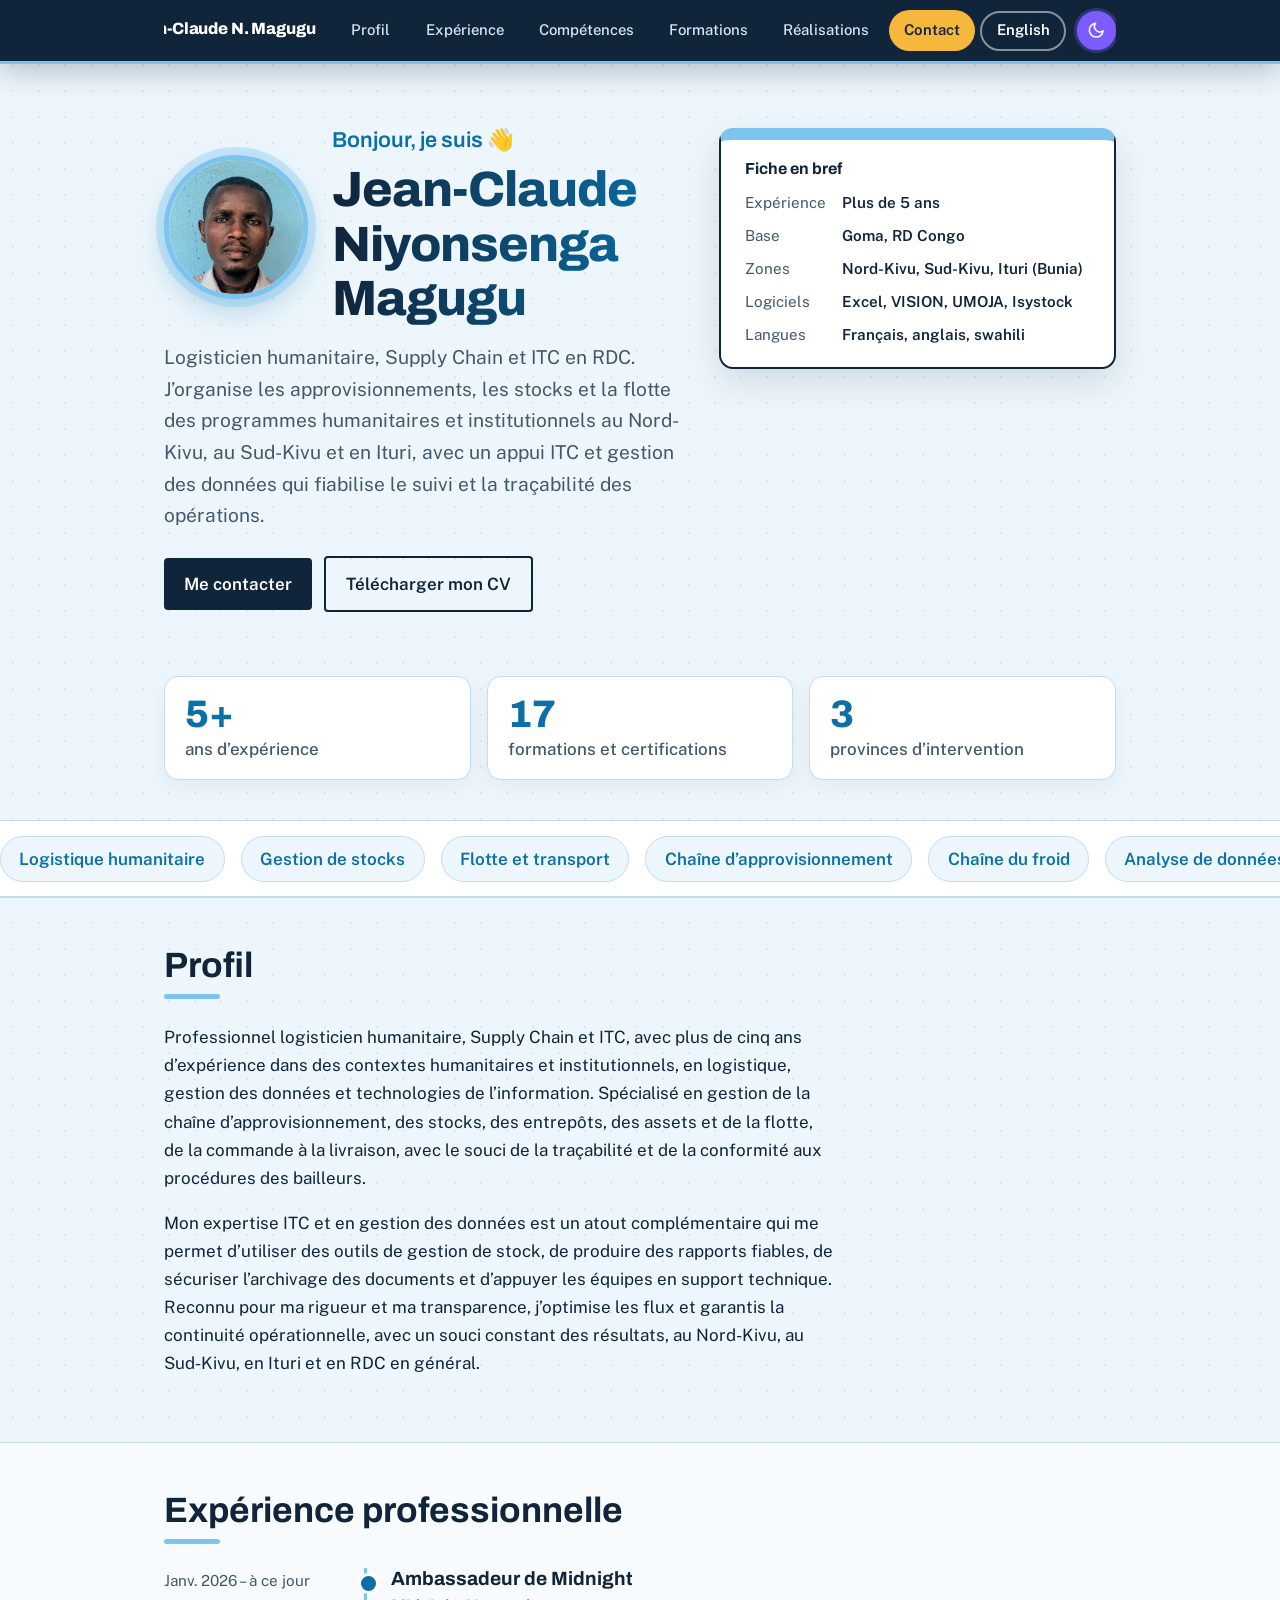
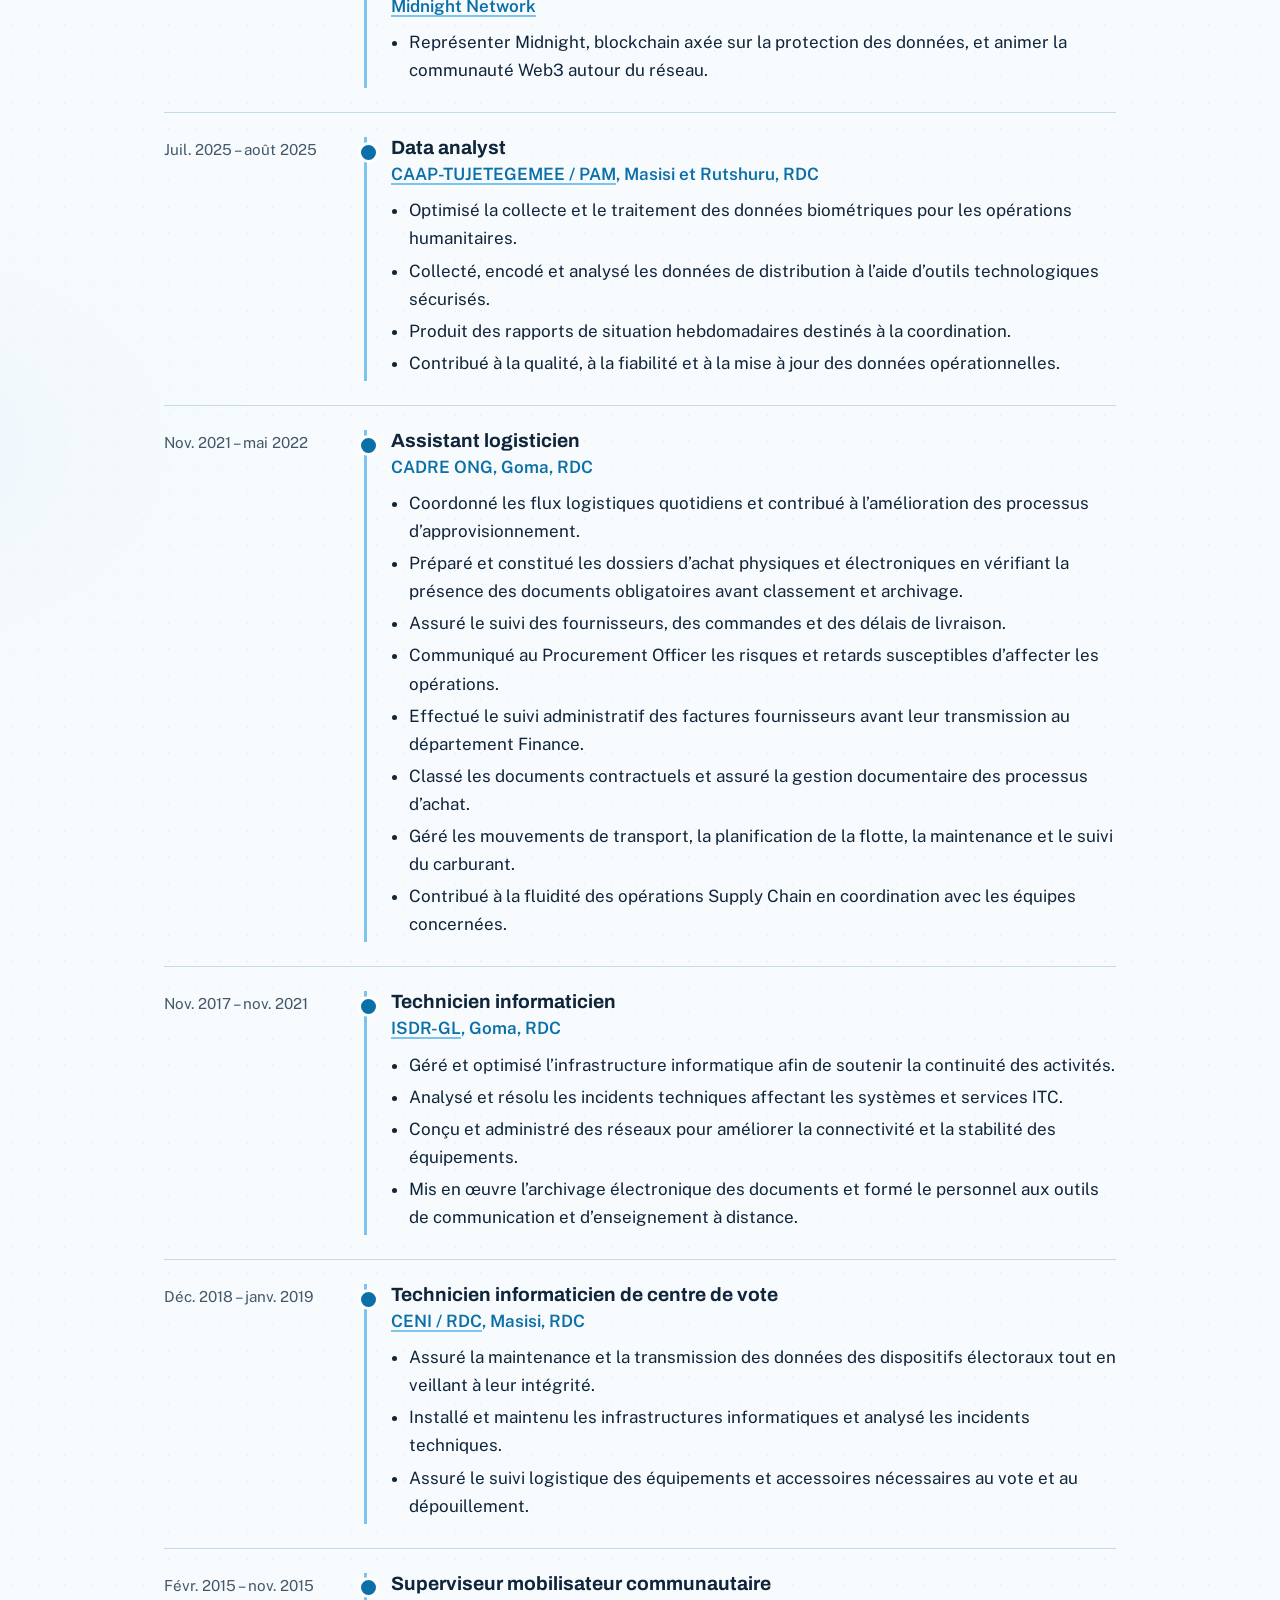
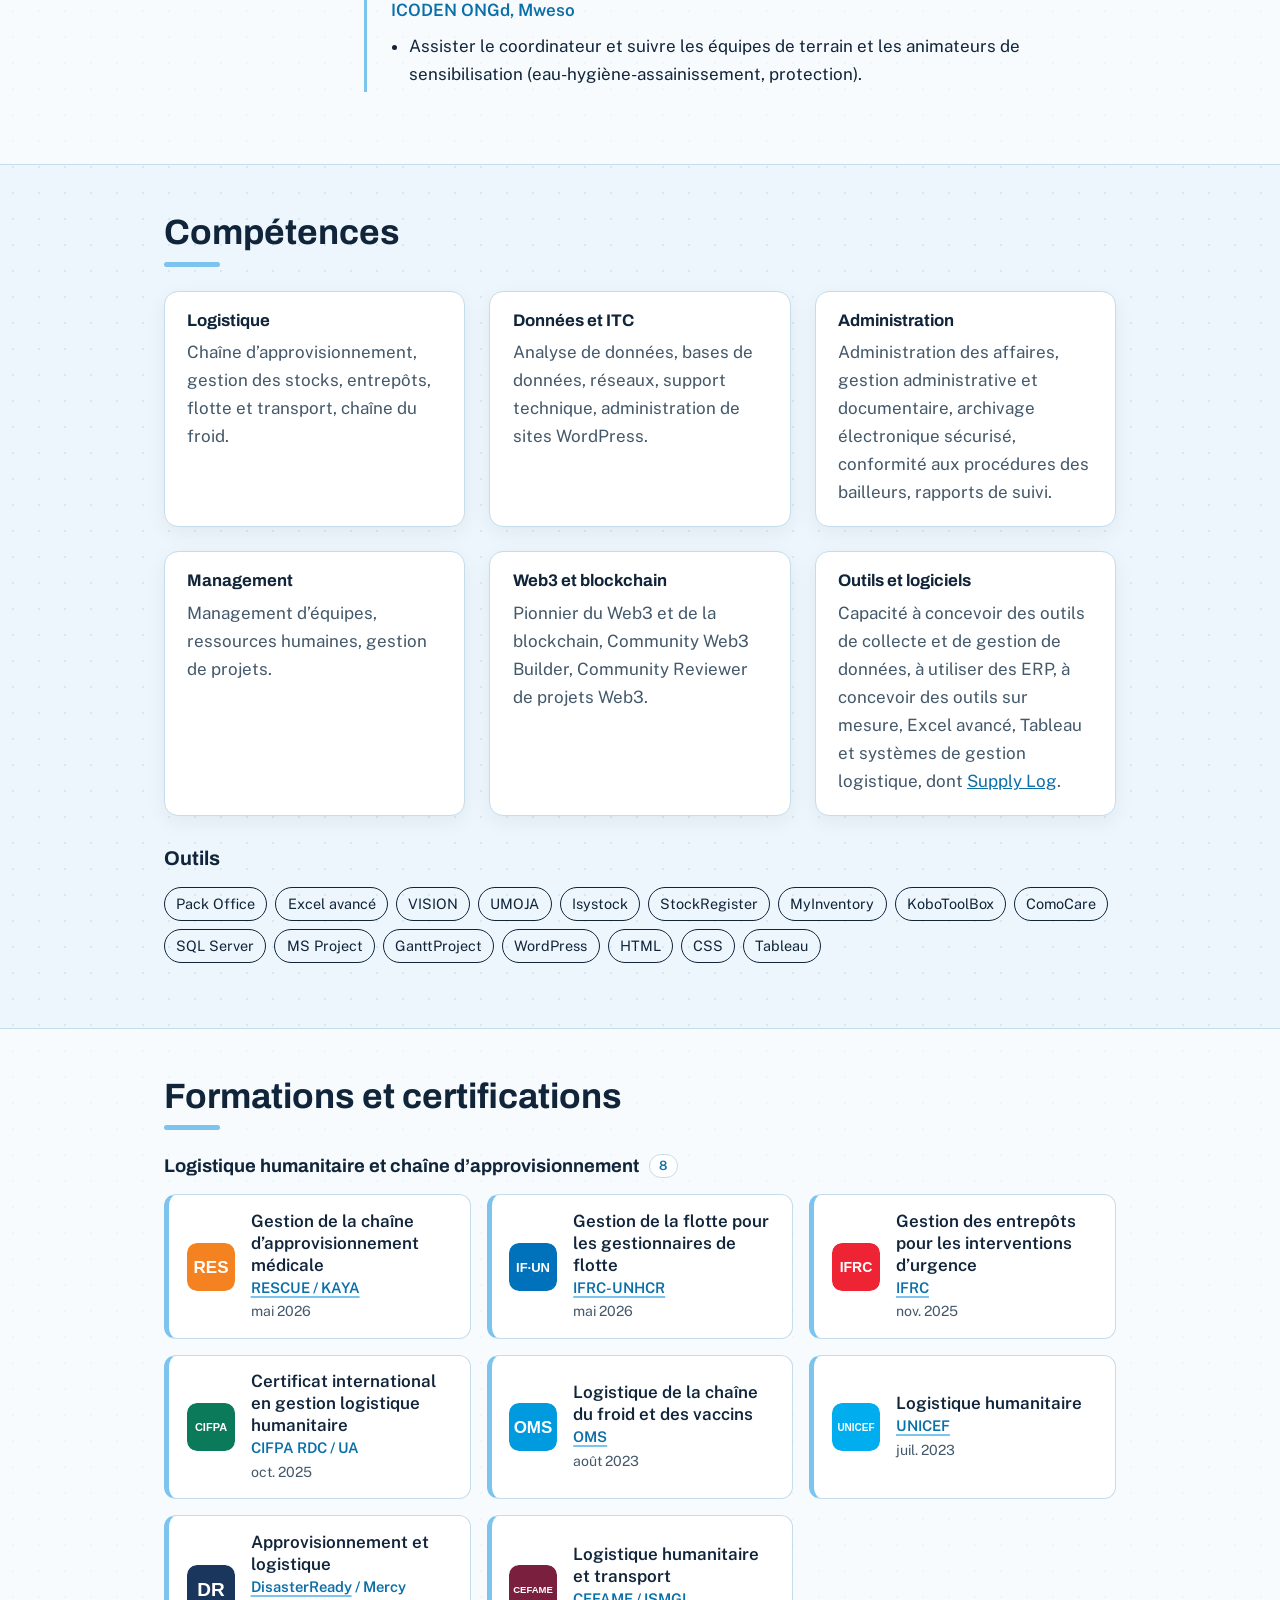
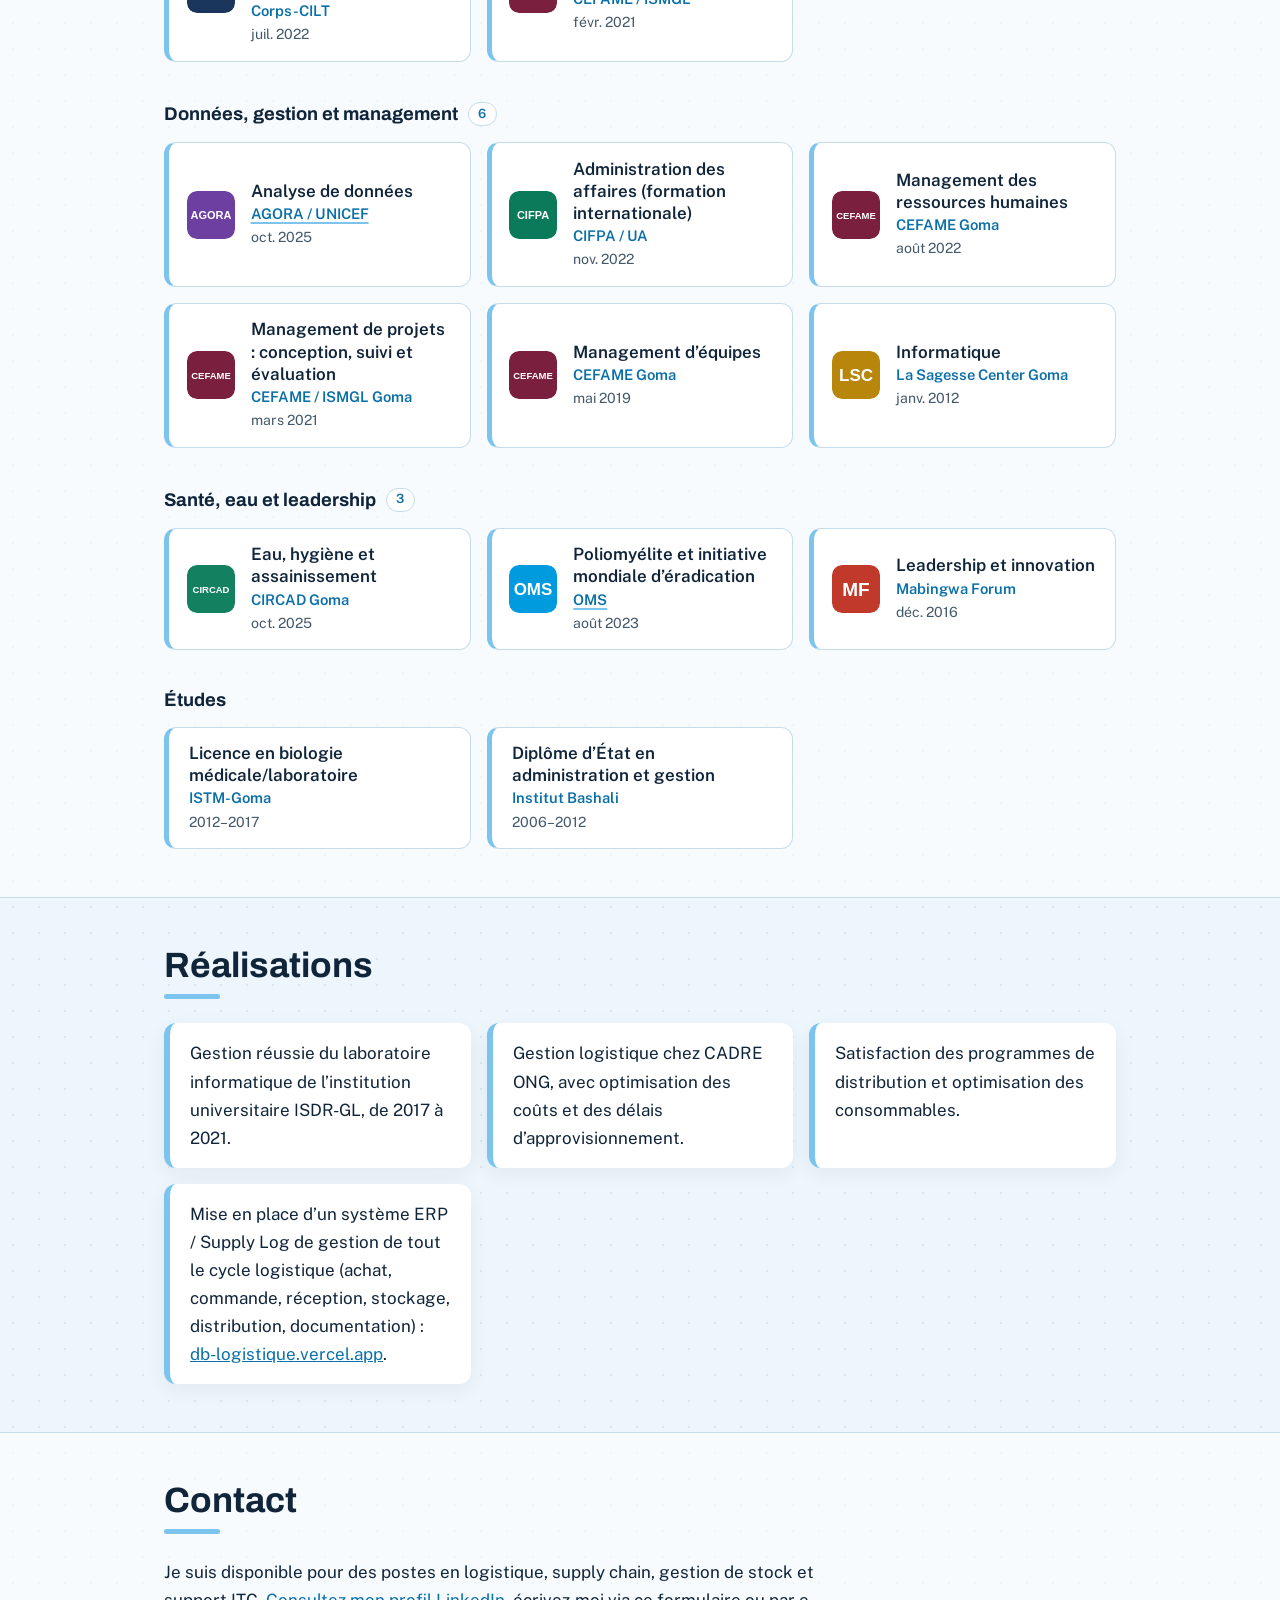
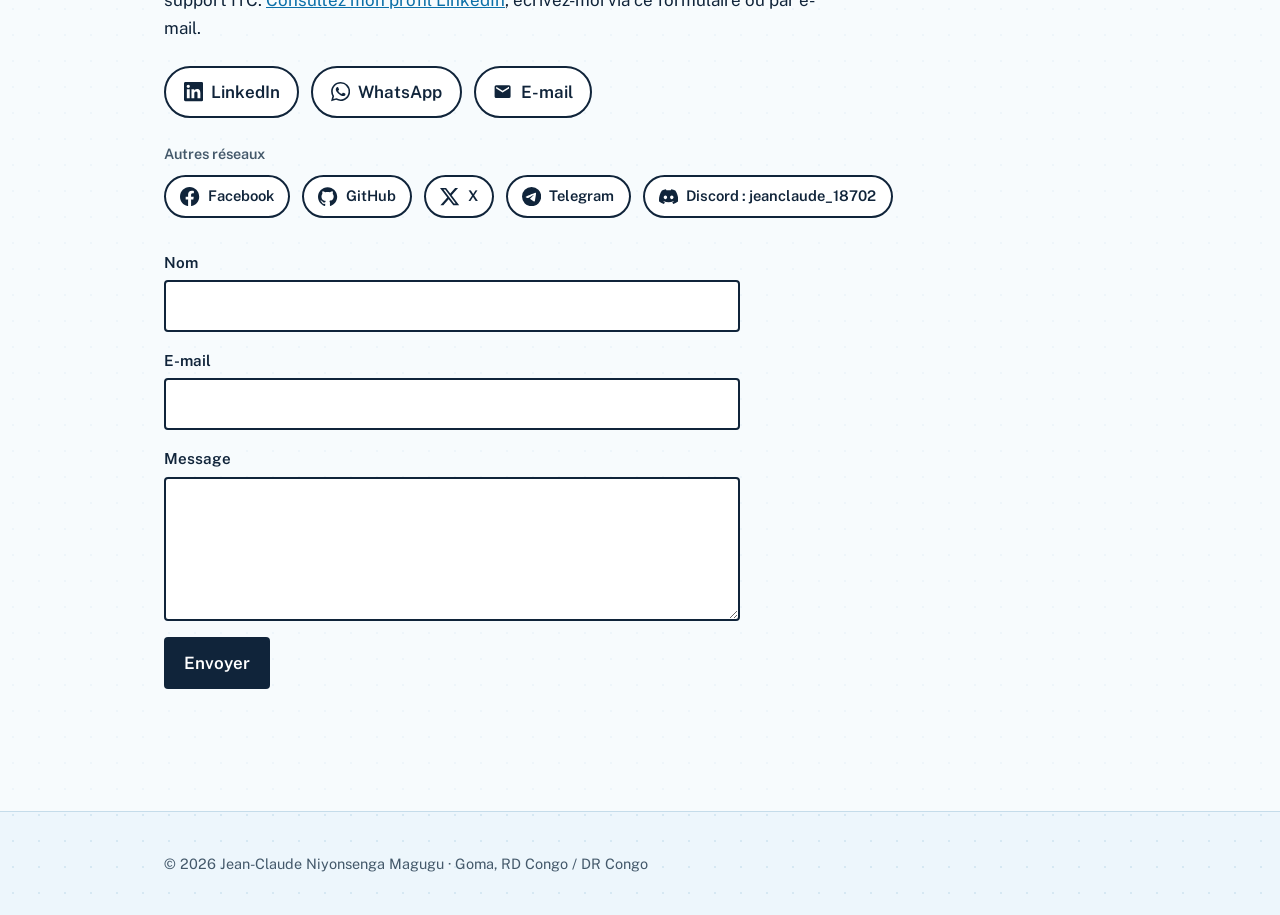
==== index.html @ 21f008b7 "Add files via upload" ====
<!DOCTYPE html>
<html lang="fr">
<head>
<meta charset="utf-8">
<meta name="viewport" content="width=device-width, initial-scale=1">
<title>Jean-Claude Niyonsenga Magugu · Logisticien & ITC, Goma</title>
<meta name="description" content="Logisticien et spécialiste ITC à Goma (RDC). Plus de 5 ans en approvisionnements, stocks, flotte et données dans le secteur humanitaire.">
<link rel="preconnect" href="https://fonts.googleapis.com">
<link rel="preconnect" href="https://fonts.gstatic.com" crossorigin>
<link href="https://fonts.googleapis.com/css2?family=Archivo:wght@500;700;800&family=Public+Sans:wght@400;500;600&display=swap" rel="stylesheet">
<link rel="stylesheet" href="styles.css">
<script>(function(){var r=document.documentElement,l,t;try{var q=new URLSearchParams(location.search).get("lang");l=(q==="en"||q==="fr")?q:localStorage.getItem("lang");t=localStorage.getItem("theme")}catch(e){}
if(l!=="en")l="fr";r.dataset.lang=l;r.lang=l;
if(!t)t=matchMedia("(prefers-color-scheme: dark)").matches?"dark":"light";r.dataset.theme=t})();</script>

</head>
<body>
<div data-l="fr">
<header class="top"><div class="wrap"><nav aria-label="Navigation principale"><a class="brand" href="#" aria-label="Haut de page"><span class="mono" aria-hidden="true">JC</span><span class="bname">Jean-Claude N. Magugu</span></a><a href="#profil">Profil</a><a href="#experience">Expérience</a><a href="#competences">Compétences</a><a href="#formations">Formations</a><a href="#realisations">Réalisations</a><a href="#contact">Contact</a><a class="lang" href="?lang=en" data-setlang="en" hreflang="en" lang="en">English</a><button class="theme" type="button" aria-pressed="false" aria-label="Mode sombre" title="Mode sombre / clair"><svg class="moon" viewBox="0 0 24 24" aria-hidden="true"><path d="M21 12.8A9 9 0 1111.2 3a7 7 0 009.8 9.8z"/></svg><svg class="sun" viewBox="0 0 24 24" aria-hidden="true"><circle cx="12" cy="12" r="4.5"/><path d="M12 2v2.5M12 19.5V22M4.2 4.2l1.8 1.8M18 18l1.8 1.8M2 12h2.5M19.5 12H22M4.2 19.8L6 18M18 6l1.8-1.8"/></svg></button></nav></div></header>
<main>
<div class="wrap hero"><div><div class="idrow"><img class="photo" src="photo.jpg" alt="Portrait de Jean-Claude Niyonsenga Magugu" width="144" height="144"><div><p class="hello">Bonjour, je suis <span aria-hidden="true">👋</span></p><h1>Jean-Claude Niyonsenga Magugu</h1></div></div><p class="role">Logisticien humanitaire, Supply Chain et ITC en RDC. J’organise les approvisionnements, les stocks et la flotte des programmes humanitaires et institutionnels au Nord-Kivu, au Sud-Kivu et en Ituri, avec un appui ITC et gestion des données qui fiabilise le suivi et la traçabilité des opérations.</p><a class="btn" href="#contact">Me contacter</a>
<a class="btn alt" href="CV_Jean-Claude_Niyonsenga_Magugu.pdf" download>Télécharger mon CV</a></div>
<aside class="card" aria-labelledby="fiche"><h2 id="fiche">Fiche en bref</h2><dl><dt>Expérience</dt><dd>Plus de 5 ans</dd><dt>Base</dt><dd>Goma, RD Congo</dd><dt>Zones</dt><dd>Nord-Kivu, Sud-Kivu, Ituri (Bunia)</dd><dt>Logiciels</dt><dd>Excel, VISION, UMOJA, Isystock</dd><dt>Langues</dt><dd>Français, anglais, swahili</dd></dl></aside></div>
<div class="wrap stats"><div class="stat"><b>5+</b>ans d’expérience</div><div class="stat"><b>17</b>formations et certifications</div><div class="stat"><b>3</b>provinces d’intervention</div></div>
<div class="marquee" aria-hidden="true"><div class="track"><span class="chip">Logistique humanitaire</span><span class="chip">Gestion de stocks</span><span class="chip">Flotte et transport</span><span class="chip">Chaîne d’approvisionnement</span><span class="chip">Chaîne du froid</span><span class="chip">Analyse de données</span><span class="chip">Support ITC</span><span class="chip">Administration</span><span class="chip">Archivage électronique</span><span class="chip">Web3 et blockchain</span><span class="chip">Nord-Kivu · Sud-Kivu · Ituri</span><span class="chip">Logistique humanitaire</span><span class="chip">Gestion de stocks</span><span class="chip">Flotte et transport</span><span class="chip">Chaîne d’approvisionnement</span><span class="chip">Chaîne du froid</span><span class="chip">Analyse de données</span><span class="chip">Support ITC</span><span class="chip">Administration</span><span class="chip">Archivage électronique</span><span class="chip">Web3 et blockchain</span><span class="chip">Nord-Kivu · Sud-Kivu · Ituri</span></div></div>
<section id="profil"><div class="wrap"><h2>Profil</h2><div class="prose"><p>Professionnel logisticien humanitaire, Supply Chain et ITC, avec plus de cinq ans d’expérience dans des contextes humanitaires et institutionnels, en logistique, gestion des données et technologies de l’information. Spécialisé en gestion de la chaîne d’approvisionnement, des stocks, des entrepôts, des assets et de la flotte, de la commande à la livraison, avec le souci de la traçabilité et de la conformité aux procédures des bailleurs.</p><p>Mon expertise ITC et en gestion des données est un atout complémentaire qui me permet d’utiliser des outils de gestion de stock, de produire des rapports fiables, de sécuriser l’archivage des documents et d’appuyer les équipes en support technique. Reconnu pour ma rigueur et ma transparence, j’optimise les flux et garantis la continuité opérationnelle, avec un souci constant des résultats, au Nord-Kivu, au Sud-Kivu, en Ituri et en RDC en général.</p></div></div></section>
<section id="experience"><div class="wrap"><h2>Expérience professionnelle</h2><article class="job"><div class="when">Janv. 2026 – à ce jour</div><div><h3>Ambassadeur de Midnight</h3><p class="org"><a href="https://midnight.network/" target="_blank" rel="noopener noreferrer">Midnight Network</a></p><ul><li>Représenter Midnight, blockchain axée sur la protection des données, et animer la communauté Web3 autour du réseau.</li></ul></div></article><article class="job"><div class="when">Juil. 2025 – août 2025</div><div><h3>Data analyst</h3><p class="org"><a href="https://caap-tujitegemee.org/fr/" target="_blank" rel="noopener noreferrer">CAAP-TUJETEGEMEE / PAM</a>, Masisi et Rutshuru, RDC</p><ul><li>Optimisé la collecte et le traitement des données biométriques pour les opérations humanitaires.</li><li>Collecté, encodé et analysé les données de distribution à l’aide d’outils technologiques sécurisés.</li><li>Produit des rapports de situation hebdomadaires destinés à la coordination.</li><li>Contribué à la qualité, à la fiabilité et à la mise à jour des données opérationnelles.</li></ul></div></article><article class="job"><div class="when">Nov. 2021 – mai 2022</div><div><h3>Assistant logisticien</h3><p class="org">CADRE ONG, Goma, RDC</p><ul><li>Coordonné les flux logistiques quotidiens et contribué à l’amélioration des processus d’approvisionnement.</li><li>Préparé et constitué les dossiers d’achat physiques et électroniques en vérifiant la présence des documents obligatoires avant classement et archivage.</li><li>Assuré le suivi des fournisseurs, des commandes et des délais de livraison.</li><li>Communiqué au Procurement Officer les risques et retards susceptibles d’affecter les opérations.</li><li>Effectué le suivi administratif des factures fournisseurs avant leur transmission au département Finance.</li><li>Classé les documents contractuels et assuré la gestion documentaire des processus d’achat.</li><li>Géré les mouvements de transport, la planification de la flotte, la maintenance et le suivi du carburant.</li><li>Contribué à la fluidité des opérations Supply Chain en coordination avec les équipes concernées.</li></ul></div></article><article class="job"><div class="when">Nov. 2017 – nov. 2021</div><div><h3>Technicien informaticien</h3><p class="org"><a href="https://isdrgl.org/" target="_blank" rel="noopener noreferrer">ISDR-GL</a>, Goma, RDC</p><ul><li>Géré et optimisé l’infrastructure informatique afin de soutenir la continuité des activités.</li><li>Analysé et résolu les incidents techniques affectant les systèmes et services ITC.</li><li>Conçu et administré des réseaux pour améliorer la connectivité et la stabilité des équipements.</li><li>Mis en œuvre l’archivage électronique des documents et formé le personnel aux outils de communication et d’enseignement à distance.</li></ul></div></article><article class="job"><div class="when">Déc. 2018 – janv. 2019</div><div><h3>Technicien informaticien de centre de vote</h3><p class="org"><a href="https://www.ceni.cd/" target="_blank" rel="noopener noreferrer">CENI / RDC</a>, Masisi, RDC</p><ul><li>Assuré la maintenance et la transmission des données des dispositifs électoraux tout en veillant à leur intégrité.</li><li>Installé et maintenu les infrastructures informatiques et analysé les incidents techniques.</li><li>Assuré le suivi logistique des équipements et accessoires nécessaires au vote et au dépouillement.</li></ul></div></article><article class="job"><div class="when">Févr. 2015 – nov. 2015</div><div><h3>Superviseur mobilisateur communautaire</h3><p class="org">ICODEN ONGd, Mweso</p><ul><li>Assister le coordinateur et suivre les équipes de terrain et les animateurs de sensibilisation (eau-hygiène-assainissement, protection).</li></ul></div></article></div></section>
<section id="competences"><div class="wrap"><h2>Compétences</h2><div class="grid"><div><h3>Logistique</h3><p>Chaîne d’approvisionnement, gestion des stocks, entrepôts, flotte et transport, chaîne du froid.</p></div><div><h3>Données et ITC</h3><p>Analyse de données, bases de données, réseaux, support technique, administration de sites WordPress.</p></div><div><h3>Administration</h3><p>Administration des affaires, gestion administrative et documentaire, archivage électronique sécurisé, conformité aux procédures des bailleurs, rapports de suivi.</p></div><div><h3>Management</h3><p>Management d’équipes, ressources humaines, gestion de projets.</p></div><div><h3>Web3 et blockchain</h3><p>Pionnier du Web3 et de la blockchain, Community Web3 Builder, Community Reviewer de projets Web3.</p></div><div><h3>Outils et logiciels</h3><p>Capacité à concevoir des outils de collecte et de gestion de données, à utiliser des ERP, à concevoir des outils sur mesure, Excel avancé, Tableau et systèmes de gestion logistique, dont <a href="https://db-logistique.vercel.app/" target="_blank" rel="noopener noreferrer">Supply Log</a>.</p></div></div><h3 style="margin:2rem 0 .75rem">Outils</h3><ul class="tags"><li>Pack Office</li><li>Excel avancé</li><li>VISION</li><li>UMOJA</li><li>Isystock</li><li>StockRegister</li><li>MyInventory</li><li>KoboToolBox</li><li>ComoCare</li><li>SQL Server</li><li>MS Project</li><li>GanttProject</li><li>WordPress</li><li>HTML</li><li>CSS</li><li>Tableau</li></ul></div></section>
<section id="formations"><div class="wrap"><h2>Formations et certifications</h2>
<div class="cat"><h3>Logistique humanitaire et chaîne d’approvisionnement <span class="count">8</span></h3><ul class="certs">
<li class="cert"><img src="[data-uri]" alt="" width="48" height="48" loading="lazy"><div><b>Gestion de la chaîne d’approvisionnement médicale</b><span><a href="https://kayaconnect.org/" target="_blank" rel="noopener noreferrer">RESCUE / KAYA</a></span><time>mai 2026</time></div></li>
<li class="cert"><img src="[data-uri]" alt="" width="48" height="48" loading="lazy"><div><b>Gestion de la flotte pour les gestionnaires de flotte</b><span><a href="https://ifrc.csod.com/client/ifrc/default.aspx" target="_blank" rel="noopener noreferrer">IFRC-UNHCR</a></span><time>mai 2026</time></div></li>
<li class="cert"><img src="[data-uri]" alt="" width="48" height="48" loading="lazy"><div><b>Gestion des entrepôts pour les interventions d’urgence</b><span><a href="https://ifrc.csod.com/client/ifrc/default.aspx" target="_blank" rel="noopener noreferrer">IFRC</a></span><time>nov. 2025</time></div></li>
<li class="cert"><img src="[data-uri]" alt="" width="48" height="48" loading="lazy"><div><b>Certificat international en gestion logistique humanitaire</b><span>CIFPA RDC / UA</span><time>oct. 2025</time></div></li>
<li class="cert"><img src="[data-uri]" alt="" width="48" height="48" loading="lazy"><div><b>Logistique de la chaîne du froid et des vaccins</b><span><a href="https://openwho.org/" target="_blank" rel="noopener noreferrer">OMS</a></span><time>août 2023</time></div></li>
<li class="cert"><img src="[data-uri]" alt="" width="48" height="48" loading="lazy"><div><b>Logistique humanitaire</b><span><a href="https://agora.unicef.org/?lang=fr_wp" target="_blank" rel="noopener noreferrer">UNICEF</a></span><time>juil. 2023</time></div></li>
<li class="cert"><img src="[data-uri]" alt="" width="48" height="48" loading="lazy"><div><b>Approvisionnement et logistique</b><span><a href="https://www.linkedin.com/company/disasterready/" target="_blank" rel="noopener noreferrer">DisasterReady</a> / Mercy Corps-CILT</span><time>juil. 2022</time></div></li>
<li class="cert"><img src="[data-uri]" alt="" width="48" height="48" loading="lazy"><div><b>Logistique humanitaire et transport</b><span>CEFAME / ISMGL</span><time>févr. 2021</time></div></li>
</ul></div>
<div class="cat"><h3>Données, gestion et management <span class="count">6</span></h3><ul class="certs">
<li class="cert"><img src="[data-uri]" alt="" width="48" height="48" loading="lazy"><div><b>Analyse de données</b><span><a href="https://agora.unicef.org/?lang=fr_wp" target="_blank" rel="noopener noreferrer">AGORA / UNICEF</a></span><time>oct. 2025</time></div></li>
<li class="cert"><img src="[data-uri]" alt="" width="48" height="48" loading="lazy"><div><b>Administration des affaires (formation internationale)</b><span>CIFPA / UA</span><time>nov. 2022</time></div></li>
<li class="cert"><img src="[data-uri]" alt="" width="48" height="48" loading="lazy"><div><b>Management des ressources humaines</b><span>CEFAME Goma</span><time>août 2022</time></div></li>
<li class="cert"><img src="[data-uri]" alt="" width="48" height="48" loading="lazy"><div><b>Management de projets : conception, suivi et évaluation</b><span>CEFAME / ISMGL Goma</span><time>mars 2021</time></div></li>
<li class="cert"><img src="[data-uri]" alt="" width="48" height="48" loading="lazy"><div><b>Management d’équipes</b><span>CEFAME Goma</span><time>mai 2019</time></div></li>
<li class="cert"><img src="[data-uri]" alt="" width="48" height="48" loading="lazy"><div><b>Informatique</b><span>La Sagesse Center Goma</span><time>janv. 2012</time></div></li>
</ul></div>
<div class="cat"><h3>Santé, eau et leadership <span class="count">3</span></h3><ul class="certs">
<li class="cert"><img src="[data-uri]" alt="" width="48" height="48" loading="lazy"><div><b>Eau, hygiène et assainissement</b><span>CIRCAD Goma</span><time>oct. 2025</time></div></li>
<li class="cert"><img src="[data-uri]" alt="" width="48" height="48" loading="lazy"><div><b>Poliomyélite et initiative mondiale d’éradication</b><span><a href="https://openwho.org/" target="_blank" rel="noopener noreferrer">OMS</a></span><time>août 2023</time></div></li>
<li class="cert"><img src="[data-uri]" alt="" width="48" height="48" loading="lazy"><div><b>Leadership et innovation</b><span>Mabingwa Forum</span><time>déc. 2016</time></div></li>
</ul></div>
<div class="cat"><h3>Études</h3><ul class="certs"><li class="cert plain"><div><b>Licence en biologie médicale/laboratoire</b><span>ISTM-Goma</span><time>2012–2017</time></div></li><li class="cert plain"><div><b>Diplôme d’État en administration et gestion</b><span>Institut Bashali</span><time>2006–2012</time></div></li></ul></div>
</div></section>
<section id="realisations"><div class="wrap"><h2>Réalisations</h2><div class="wins"><p class="win">Gestion réussie du laboratoire informatique de l’institution universitaire ISDR-GL, de 2017 à 2021.</p><p class="win">Gestion logistique chez CADRE ONG, avec optimisation des coûts et des délais d’approvisionnement.</p><p class="win">Satisfaction des programmes de distribution et optimisation des consommables.</p><p class="win">Mise en place d’un système ERP / Supply Log de gestion de tout le cycle logistique (achat, commande, réception, stockage, distribution, documentation) : <a href="https://db-logistique.vercel.app/" target="_blank" rel="noopener noreferrer">db-logistique.vercel.app</a>.</p></div></div></section>
<section id="contact"><div class="wrap"><h2>Contact</h2><p class="prose">Je suis disponible pour des postes en logistique, supply chain, gestion de stock et support ITC. <a href="https://www.linkedin.com/in/jean-claude-niyo-magugu/" target="_blank" rel="noopener noreferrer">Consultez mon profil LinkedIn</a>, écrivez-moi via ce formulaire ou par e-mail.</p>
<div class="reach"><ul class="social"><li><a href="https://www.linkedin.com/in/jean-claude-niyo-magugu/" target="_blank" rel="noopener noreferrer"><svg viewBox="0 0 24 24" aria-hidden="true" focusable="false"><path d="M20.447 20.452h-3.554v-5.569c0-1.328-.027-3.037-1.852-3.037-1.853 0-2.136 1.445-2.136 2.939v5.667H9.351V9h3.414v1.561h.046c.477-.9 1.637-1.85 3.37-1.85 3.601 0 4.267 2.37 4.267 5.455v6.286zM5.337 7.433a2.062 2.062 0 01-2.063-2.065 2.064 2.064 0 112.063 2.065zm1.782 13.019H3.555V9h3.564v11.452zM22.225 0H1.771C.792 0 0 .774 0 1.729v20.542C0 23.227.792 24 1.771 24h20.451C23.2 24 24 23.227 24 22.271V1.729C24 .774 23.2 0 22.222 0h.003z"/></svg>LinkedIn</a></li><li><a href="https://wa.me/243973187062?text=Bonjour%20Jean-Claude%2C%20je%20vous%20contacte%20depuis%20votre%20portfolio." target="_blank" rel="noopener noreferrer"><svg viewBox="0 0 24 24" aria-hidden="true" focusable="false"><path d="M17.472 14.382c-.297-.149-1.758-.867-2.03-.967-.273-.099-.471-.148-.67.15-.197.297-.767.966-.94 1.164-.173.199-.347.223-.644.075-.297-.15-1.255-.463-2.39-1.475-.883-.788-1.48-1.761-1.653-2.059-.173-.297-.018-.458.13-.606.134-.133.298-.347.446-.52.149-.174.198-.298.298-.497.099-.198.05-.371-.025-.52-.075-.149-.669-1.612-.916-2.207-.242-.579-.487-.5-.669-.51-.173-.008-.371-.01-.57-.01-.198 0-.52.074-.792.372-.272.297-1.04 1.016-1.04 2.479 0 1.462 1.065 2.875 1.213 3.074.149.198 2.096 3.2 5.077 4.487.709.306 1.262.489 1.694.625.712.227 1.36.195 1.871.118.571-.085 1.758-.719 2.006-1.413.248-.694.248-1.289.173-1.413-.074-.124-.272-.198-.57-.347m-5.421 7.403h-.004a9.87 9.87 0 01-5.031-1.378l-.361-.214-3.741.982.998-3.648-.235-.374a9.86 9.86 0 01-1.51-5.26c.001-5.45 4.436-9.884 9.888-9.884 2.64 0 5.122 1.03 6.988 2.898a9.825 9.825 0 012.893 6.994c-.003 5.45-4.437 9.884-9.885 9.884m8.413-18.297A11.815 11.815 0 0012.05 0C5.495 0 .16 5.335.157 11.892c0 2.096.547 4.142 1.588 5.945L.057 24l6.305-1.654a11.882 11.882 0 005.683 1.448h.005c6.554 0 11.89-5.335 11.893-11.893a11.821 11.821 0 00-3.48-8.413z"/></svg>WhatsApp</a></li><li><a href="mailto:niyomagugujc05@gmail.com"><svg viewBox="0 0 24 24" aria-hidden="true" focusable="false"><path d="M20 4H4a2 2 0 00-2 2v12a2 2 0 002 2h16a2 2 0 002-2V6a2 2 0 00-2-2zm0 4l-8 5-8-5V6l8 5 8-5v2z"/></svg>E-mail</a></li></ul><div class="others"><p class="olabel">Autres réseaux</p><ul class="social small"><li><a href="https://www.facebook.com/jeanclaude.magugu" target="_blank" rel="noopener noreferrer"><svg viewBox="0 0 24 24" aria-hidden="true" focusable="false"><path d="M24 12.073c0-6.627-5.373-12-12-12s-12 5.373-12 12c0 5.99 4.388 10.954 10.125 11.854v-8.385H7.078v-3.47h3.047V9.43c0-3.007 1.792-4.669 4.533-4.669 1.312 0 2.686.235 2.686.235v2.953H15.83c-1.491 0-1.956.925-1.956 1.874v2.25h3.328l-.532 3.47h-2.796v8.385C19.612 23.027 24 18.062 24 12.073z"/></svg>Facebook</a></li><li><a href="https://github.com/jeanclaude-93" target="_blank" rel="noopener noreferrer"><svg viewBox="0 0 24 24" aria-hidden="true" focusable="false"><path d="M12 .297c-6.63 0-12 5.373-12 12 0 5.303 3.438 9.8 8.205 11.385.6.113.82-.258.82-.577 0-.285-.01-1.04-.015-2.04-3.338.724-4.042-1.61-4.042-1.61C4.422 18.07 3.633 17.7 3.633 17.7c-1.087-.744.084-.729.084-.729 1.205.084 1.838 1.236 1.838 1.236 1.07 1.835 2.809 1.305 3.495.998.108-.776.417-1.305.76-1.605-2.665-.3-5.466-1.332-5.466-5.93 0-1.31.465-2.38 1.235-3.22-.135-.303-.54-1.523.105-3.176 0 0 1.005-.322 3.3 1.23.96-.267 1.98-.399 3-.405 1.02.006 2.04.138 3 .405 2.28-1.552 3.285-1.23 3.285-1.23.645 1.653.24 2.873.12 3.176.765.84 1.23 1.91 1.23 3.22 0 4.61-2.805 5.625-5.475 5.92.42.36.81 1.096.81 2.22 0 1.606-.015 2.896-.015 3.286 0 .315.21.69.825.57C20.565 22.092 24 17.592 24 12.297c0-6.627-5.373-12-12-12"/></svg>GitHub</a></li><li><a href="https://x.com/NiyoMagugu" target="_blank" rel="noopener noreferrer"><svg viewBox="0 0 24 24" aria-hidden="true" focusable="false"><path d="M18.901 1.153h3.68l-8.04 9.19L24 22.846h-7.406l-5.8-7.584-6.638 7.584H.474l8.6-9.83L0 1.154h7.594l5.243 6.932ZM17.61 20.644h2.039L6.486 3.24H4.298Z"/></svg>X</a></li><li><a href="https://t.me/Jcmagugu" target="_blank" rel="noopener noreferrer"><svg viewBox="0 0 24 24" aria-hidden="true" focusable="false"><path d="M11.944 0A12 12 0 0 0 0 12a12 12 0 0 0 12 12 12 12 0 0 0 12-12A12 12 0 0 0 12 0a12 12 0 0 0-.056 0zm4.962 7.224c.1-.002.321.023.465.14a.506.506 0 0 1 .171.325c.016.093.036.306.02.472-.18 1.898-.962 6.502-1.36 8.627-.168.9-.499 1.201-.82 1.23-.696.065-1.225-.46-1.9-.902-1.056-.693-1.653-1.124-2.678-1.8-1.185-.78-.417-1.21.258-1.91.177-.184 3.247-2.977 3.307-3.23.007-.032.014-.15-.056-.212s-.174-.041-.249-.024c-.106.024-1.793 1.14-5.061 3.345-.48.33-.913.49-1.302.48-.428-.008-1.252-.241-1.865-.44-.752-.245-1.349-.374-1.297-.789.027-.216.325-.437.893-.663 3.498-1.524 5.83-2.529 6.998-3.014 3.332-1.386 4.025-1.627 4.476-1.635z"/></svg>Telegram</a></li><li><button type="button" data-copy="jeanclaude_18702" data-copied="Copié !" title="Copier le nom d’utilisateur Discord"><svg viewBox="0 0 24 24" aria-hidden="true" focusable="false"><path d="M20.317 4.3698a19.7913 19.7913 0 00-4.8851-1.5152.0741.0741 0 00-.0785.0371c-.211.3753-.4447.8648-.6083 1.2495-1.8447-.2762-3.68-.2762-5.4868 0-.1636-.3933-.4058-.8742-.6177-1.2495a.077.077 0 00-.0785-.037 19.7363 19.7363 0 00-4.8852 1.515.0699.0699 0 00-.0321.0277C.5334 9.0458-.319 13.5799.0992 18.0578a.0824.0824 0 00.0312.0561c2.0528 1.5076 4.0413 2.4228 5.9929 3.0294a.0777.0777 0 00.0842-.0276c.4616-.6304.8731-1.2952 1.226-1.9942a.076.076 0 00-.0416-.1057c-.6528-.2476-1.2743-.5495-1.8722-.8923a.077.077 0 01-.0076-.1277c.1258-.0943.2517-.1923.3718-.2914a.0743.0743 0 01.0776-.0105c3.9278 1.7933 8.18 1.7933 12.0614 0a.0739.0739 0 01.0785.0095c.1202.099.246.1981.3728.2924a.077.077 0 01-.0066.1276 12.2986 12.2986 0 01-1.873.8914.0766.0766 0 00-.0407.1067c.3604.698.7719 1.3628 1.225 1.9932a.076.076 0 00.0842.0286c1.961-.6067 3.9495-1.5219 6.0023-3.0294a.077.077 0 00.0313-.0552c.5004-5.177-.8382-9.6739-3.5485-13.6604a.061.061 0 00-.0312-.0286zM8.02 15.3312c-1.1825 0-2.1569-1.0857-2.1569-2.419 0-1.3332.9555-2.4189 2.157-2.4189 1.2108 0 2.1757 1.0952 2.1568 2.419 0 1.3332-.9555 2.4189-2.1569 2.4189zm7.9748 0c-1.1825 0-2.1569-1.0857-2.1569-2.419 0-1.3332.9554-2.4189 2.1569-2.4189 1.2108 0 2.1757 1.0952 2.1568 2.419 0 1.3332-.946 2.4189-2.1568 2.4189Z"/></svg><span>Discord : jeanclaude_18702</span></button></li></ul></div></div>
<form id="cf" action="https://formspree.io/f/xwlpzdey" method="POST">
<label>Nom<input name="name" required autocomplete="name"></label>
<label>E-mail<input name="email" type="email" required autocomplete="email"></label>
<label>Message<textarea name="message" required></textarea></label>
<input class="hp" type="text" name="_gotcha" tabindex="-1" autocomplete="off" aria-hidden="true">
<button class="btn" type="submit">Envoyer</button>
<p id="status" role="status" aria-live="polite"></p>
</form>
</div></section>
</main>
<footer><div class="wrap">© 2026 Jean-Claude Niyonsenga Magugu · Goma, RD Congo / DR Congo</div></footer>
</div>
<div data-l="en">
<header class="top"><div class="wrap"><nav aria-label="Main navigation"><a class="brand" href="#" aria-label="Top of page"><span class="mono" aria-hidden="true">JC</span><span class="bname">Jean-Claude N. Magugu</span></a><a href="#en-profil">Profile</a><a href="#en-experience">Experience</a><a href="#en-competences">Skills</a><a href="#en-formations">Training</a><a href="#en-realisations">Achievements</a><a href="#en-contact">Contact</a><a class="lang" href="?lang=fr" data-setlang="fr" hreflang="fr" lang="fr">Français</a><button class="theme" type="button" aria-pressed="false" aria-label="Dark mode" title="Dark / light mode"><svg class="moon" viewBox="0 0 24 24" aria-hidden="true"><path d="M21 12.8A9 9 0 1111.2 3a7 7 0 009.8 9.8z"/></svg><svg class="sun" viewBox="0 0 24 24" aria-hidden="true"><circle cx="12" cy="12" r="4.5"/><path d="M12 2v2.5M12 19.5V22M4.2 4.2l1.8 1.8M18 18l1.8 1.8M2 12h2.5M19.5 12H22M4.2 19.8L6 18M18 6l1.8-1.8"/></svg></button></nav></div></header>
<main>
<div class="wrap hero"><div><div class="idrow"><img class="photo" src="photo.jpg" alt="Portrait of Jean-Claude Niyonsenga Magugu" width="144" height="144"><div><p class="hello">Hello, I’m <span aria-hidden="true">👋</span></p><h1>Jean-Claude Niyonsenga Magugu</h1></div></div><p class="role">Humanitarian, Supply Chain and ITC logistician in the DRC. I organize procurement, stock and fleet for humanitarian and institutional programs in North Kivu, South Kivu and Ituri, with ITC and data management support that makes the tracking and traceability of operations reliable.</p><a class="btn" href="#en-contact">Contact me</a>
<a class="btn alt" href="CV_Jean-Claude_Niyonsenga_Magugu.pdf" download>Download my CV (in French)</a></div>
<aside class="card" aria-labelledby="en-fiche"><h2 id="en-fiche">At a glance</h2><dl><dt>Experience</dt><dd>Over 5 years</dd><dt>Base</dt><dd>Goma, DR Congo</dd><dt>Areas</dt><dd>North Kivu, South Kivu, Ituri (Bunia)</dd><dt>Software</dt><dd>Excel, VISION, UMOJA, Isystock</dd><dt>Languages</dt><dd>French, English, Swahili</dd></dl></aside></div>
<div class="wrap stats"><div class="stat"><b>5+</b>years of experience</div><div class="stat"><b>17</b>trainings and certifications</div><div class="stat"><b>3</b>provinces of operation</div></div>
<div class="marquee" aria-hidden="true"><div class="track"><span class="chip">Humanitarian logistics</span><span class="chip">Stock management</span><span class="chip">Fleet and transport</span><span class="chip">Supply chain</span><span class="chip">Cold chain</span><span class="chip">Data analysis</span><span class="chip">ITC support</span><span class="chip">Administration</span><span class="chip">Electronic archiving</span><span class="chip">Web3 and blockchain</span><span class="chip">North Kivu · South Kivu · Ituri</span><span class="chip">Humanitarian logistics</span><span class="chip">Stock management</span><span class="chip">Fleet and transport</span><span class="chip">Supply chain</span><span class="chip">Cold chain</span><span class="chip">Data analysis</span><span class="chip">ITC support</span><span class="chip">Administration</span><span class="chip">Electronic archiving</span><span class="chip">Web3 and blockchain</span><span class="chip">North Kivu · South Kivu · Ituri</span></div></div>
<section id="en-profil"><div class="wrap"><h2>Profile</h2><div class="prose"><p>Humanitarian logistics, Supply Chain and ITC professional with more than five years of experience in humanitarian and institutional settings, in logistics, data management and information technology. Specialized in supply chain, stock, warehouse, asset and fleet management, from order to delivery, with a focus on traceability and compliance with donor procedures.</p><p>My ITC and data management expertise is a complementary strength that allows me to use stock management tools, produce reliable reports, secure the archiving of documents and support teams with technical assistance. Known for my rigor and transparency, I optimize flows and ensure operational continuity, with a constant focus on results, in North Kivu, South Kivu, Ituri and the DRC in general.</p></div></div></section>
<section id="en-experience"><div class="wrap"><h2>Professional experience</h2><article class="job"><div class="when">Jan. 2026 – present</div><div><h3>Midnight Ambassador</h3><p class="org"><a href="https://midnight.network/" target="_blank" rel="noopener noreferrer">Midnight Network</a></p><ul><li>Represent Midnight, a data-protection-focused blockchain, and engage the Web3 community around the network.</li></ul></div></article><article class="job"><div class="when">Jul. 2025 – Aug. 2025</div><div><h3>Data analyst</h3><p class="org"><a href="https://caap-tujitegemee.org/fr/" target="_blank" rel="noopener noreferrer">CAAP-TUJETEGEMEE / PAM</a>, Masisi and Rutshuru, DRC</p><ul><li>Optimized the collection and processing of biometric data for humanitarian operations.</li><li>Collected, encoded and analyzed distribution data using secure technology tools.</li><li>Produced weekly situation reports for the coordination team.</li><li>Contributed to the quality, reliability and updating of operational data.</li></ul></div></article><article class="job"><div class="when">Nov. 2021 – May 2022</div><div><h3>Logistics assistant</h3><p class="org">CADRE NGO, Goma, DRC</p><ul><li>Coordinated daily logistics flows and contributed to improving procurement processes.</li><li>Prepared and compiled physical and electronic procurement files, checking that all mandatory documents were present before filing and archiving.</li><li>Monitored suppliers, orders and delivery lead times.</li><li>Reported to the Procurement Officer any risks and delays likely to affect operations.</li><li>Handled the administrative follow-up of supplier invoices before sending them to the Finance department.</li><li>Filed contractual documents and managed the documentation of procurement processes.</li><li>Managed transport movements, fleet planning, maintenance and fuel monitoring.</li><li>Helped keep Supply Chain operations running smoothly in coordination with the teams involved.</li></ul></div></article><article class="job"><div class="when">Nov. 2017 – Nov. 2021</div><div><h3>IT technician</h3><p class="org"><a href="https://isdrgl.org/" target="_blank" rel="noopener noreferrer">ISDR-GL</a>, Goma, DRC</p><ul><li>Managed and optimized the IT infrastructure to support business continuity.</li><li>Analyzed and resolved technical incidents affecting ITC systems and services.</li><li>Designed and administered networks to improve connectivity and equipment stability.</li><li>Implemented electronic document archiving and trained staff in communication and distance-learning tools.</li></ul></div></article><article class="job"><div class="when">Dec. 2018 – Jan. 2019</div><div><h3>Polling center IT technician</h3><p class="org"><a href="https://www.ceni.cd/" target="_blank" rel="noopener noreferrer">CENI / DRC</a>, Masisi, DRC</p><ul><li>Maintained electoral devices and transmitted their data while ensuring data integrity.</li><li>Installed and maintained IT infrastructure and analyzed technical incidents.</li><li>Tracked the logistics of the equipment and accessories needed for voting and counting.</li></ul></div></article><article class="job"><div class="when">Feb. 2015 – Nov. 2015</div><div><h3>Community mobilization supervisor</h3><p class="org">ICODEN NGO, Mweso</p><ul><li>Assisted the coordinator and monitored field teams and awareness-session facilitators (water-sanitation-hygiene, protection).</li></ul></div></article></div></section>
<section id="en-competences"><div class="wrap"><h2>Skills</h2><div class="grid"><div><h3>Logistics</h3><p>Supply chain, stock management, warehouses, fleet and transport, cold chain.</p></div><div><h3>Data and ITC</h3><p>Data analysis, databases, networks, technical support, WordPress site administration.</p></div><div><h3>Administration</h3><p>Business administration, administrative and document management, secure electronic archiving, compliance with donor procedures, monitoring reports.</p></div><div><h3>Management</h3><p>Team management, human resources, project management.</p></div><div><h3>Web3 and blockchain</h3><p>Web3 and blockchain pioneer, Community Web3 Builder, Community Reviewer of Web3 projects.</p></div><div><h3>Tools and software</h3><p>Ability to design data collection and data management tools, use ERP systems, build custom tools, advanced Excel, Tableau and logistics management systems, such as <a href="https://db-logistique.vercel.app/" target="_blank" rel="noopener noreferrer">Supply Log</a>.</p></div></div><h3 style="margin:2rem 0 .75rem">Tools</h3><ul class="tags"><li>Office suite</li><li>Advanced Excel</li><li>VISION</li><li>UMOJA</li><li>Isystock</li><li>StockRegister</li><li>MyInventory</li><li>KoboToolBox</li><li>ComoCare</li><li>SQL Server</li><li>MS Project</li><li>GanttProject</li><li>WordPress</li><li>HTML</li><li>CSS</li><li>Tableau</li></ul></div></section>
<section id="en-formations"><div class="wrap"><h2>Training and certifications</h2>
<div class="cat"><h3>Humanitarian logistics and supply chain <span class="count">8</span></h3><ul class="certs">
<li class="cert"><img src="[data-uri]" alt="" width="48" height="48" loading="lazy"><div><b>Medical supply chain management</b><span><a href="https://kayaconnect.org/" target="_blank" rel="noopener noreferrer">RESCUE / KAYA</a></span><time>May 2026</time></div></li>
<li class="cert"><img src="[data-uri]" alt="" width="48" height="48" loading="lazy"><div><b>Fleet management for fleet managers</b><span><a href="https://ifrc.csod.com/client/ifrc/default.aspx" target="_blank" rel="noopener noreferrer">IFRC-UNHCR</a></span><time>May 2026</time></div></li>
<li class="cert"><img src="[data-uri]" alt="" width="48" height="48" loading="lazy"><div><b>Warehouse management for emergency response</b><span><a href="https://ifrc.csod.com/client/ifrc/default.aspx" target="_blank" rel="noopener noreferrer">IFRC</a></span><time>Nov. 2025</time></div></li>
<li class="cert"><img src="[data-uri]" alt="" width="48" height="48" loading="lazy"><div><b>International certificate in humanitarian logistics management</b><span>CIFPA DRC / UA</span><time>Oct. 2025</time></div></li>
<li class="cert"><img src="[data-uri]" alt="" width="48" height="48" loading="lazy"><div><b>Cold chain and vaccine logistics</b><span><a href="https://openwho.org/" target="_blank" rel="noopener noreferrer">WHO</a></span><time>Aug. 2023</time></div></li>
<li class="cert"><img src="[data-uri]" alt="" width="48" height="48" loading="lazy"><div><b>Humanitarian logistics</b><span><a href="https://agora.unicef.org/?lang=en" target="_blank" rel="noopener noreferrer">UNICEF</a></span><time>Jul. 2023</time></div></li>
<li class="cert"><img src="[data-uri]" alt="" width="48" height="48" loading="lazy"><div><b>Procurement and logistics</b><span><a href="https://www.linkedin.com/company/disasterready/" target="_blank" rel="noopener noreferrer">DisasterReady</a> / Mercy Corps-CILT</span><time>Jul. 2022</time></div></li>
<li class="cert"><img src="[data-uri]" alt="" width="48" height="48" loading="lazy"><div><b>Humanitarian logistics and transport</b><span>CEFAME / ISMGL</span><time>Feb. 2021</time></div></li>
</ul></div>
<div class="cat"><h3>Data, management and administration <span class="count">6</span></h3><ul class="certs">
<li class="cert"><img src="[data-uri]" alt="" width="48" height="48" loading="lazy"><div><b>Data analysis</b><span><a href="https://agora.unicef.org/?lang=en" target="_blank" rel="noopener noreferrer">AGORA / UNICEF</a></span><time>Oct. 2025</time></div></li>
<li class="cert"><img src="[data-uri]" alt="" width="48" height="48" loading="lazy"><div><b>Business administration (international training)</b><span>CIFPA / UA</span><time>Nov. 2022</time></div></li>
<li class="cert"><img src="[data-uri]" alt="" width="48" height="48" loading="lazy"><div><b>Human resources management</b><span>CEFAME Goma</span><time>Aug. 2022</time></div></li>
<li class="cert"><img src="[data-uri]" alt="" width="48" height="48" loading="lazy"><div><b>Project management: design, monitoring and evaluation</b><span>CEFAME / ISMGL Goma</span><time>Mar. 2021</time></div></li>
<li class="cert"><img src="[data-uri]" alt="" width="48" height="48" loading="lazy"><div><b>Team management</b><span>CEFAME Goma</span><time>May 2019</time></div></li>
<li class="cert"><img src="[data-uri]" alt="" width="48" height="48" loading="lazy"><div><b>Computer science</b><span>La Sagesse Center Goma</span><time>Jan. 2012</time></div></li>
</ul></div>
<div class="cat"><h3>Health, water and leadership <span class="count">3</span></h3><ul class="certs">
<li class="cert"><img src="[data-uri]" alt="" width="48" height="48" loading="lazy"><div><b>Water, sanitation and hygiene</b><span>CIRCAD Goma</span><time>Oct. 2025</time></div></li>
<li class="cert"><img src="[data-uri]" alt="" width="48" height="48" loading="lazy"><div><b>Poliomyelitis and the Global Polio Eradication Initiative</b><span><a href="https://openwho.org/" target="_blank" rel="noopener noreferrer">WHO</a></span><time>Aug. 2023</time></div></li>
<li class="cert"><img src="[data-uri]" alt="" width="48" height="48" loading="lazy"><div><b>Leadership and innovation</b><span>Mabingwa Forum</span><time>Dec. 2016</time></div></li>
</ul></div>
<div class="cat"><h3>Education</h3><ul class="certs"><li class="cert plain"><div><b>Bachelor's degree in medical biology/laboratory</b><span>ISTM-Goma</span><time>2012–2017</time></div></li><li class="cert plain"><div><b>State diploma in administration and management</b><span>Institut Bashali</span><time>2006–2012</time></div></li></ul></div>
</div></section>
<section id="en-realisations"><div class="wrap"><h2>Achievements</h2><div class="wins"><p class="win">Successful management of the computer lab of the ISDR-GL university institution, from 2017 to 2021.</p><p class="win">Logistics management at CADRE NGO, with optimized costs and procurement lead times.</p><p class="win">Distribution programs satisfied and consumables optimized.</p><p class="win">Set up an ERP / Supply Log system managing the entire logistics cycle (purchasing, ordering, receiving, storage, distribution, documentation): <a href="https://db-logistique.vercel.app/" target="_blank" rel="noopener noreferrer">db-logistique.vercel.app</a>.</p></div></div></section>
<section id="en-contact"><div class="wrap"><h2>Contact</h2><p class="prose">I am available for positions in logistics, supply chain, stock management and ITC support. <a href="https://www.linkedin.com/in/jean-claude-niyo-magugu/" target="_blank" rel="noopener noreferrer">View my LinkedIn profile</a>, write to me through this form or by email.</p>
<div class="reach"><ul class="social"><li><a href="https://www.linkedin.com/in/jean-claude-niyo-magugu/" target="_blank" rel="noopener noreferrer"><svg viewBox="0 0 24 24" aria-hidden="true" focusable="false"><path d="M20.447 20.452h-3.554v-5.569c0-1.328-.027-3.037-1.852-3.037-1.853 0-2.136 1.445-2.136 2.939v5.667H9.351V9h3.414v1.561h.046c.477-.9 1.637-1.85 3.37-1.85 3.601 0 4.267 2.37 4.267 5.455v6.286zM5.337 7.433a2.062 2.062 0 01-2.063-2.065 2.064 2.064 0 112.063 2.065zm1.782 13.019H3.555V9h3.564v11.452zM22.225 0H1.771C.792 0 0 .774 0 1.729v20.542C0 23.227.792 24 1.771 24h20.451C23.2 24 24 23.227 24 22.271V1.729C24 .774 23.2 0 22.222 0h.003z"/></svg>LinkedIn</a></li><li><a href="https://wa.me/243973187062?text=Hello%20Jean-Claude%2C%20I%27m%20contacting%20you%20from%20your%20portfolio." target="_blank" rel="noopener noreferrer"><svg viewBox="0 0 24 24" aria-hidden="true" focusable="false"><path d="M17.472 14.382c-.297-.149-1.758-.867-2.03-.967-.273-.099-.471-.148-.67.15-.197.297-.767.966-.94 1.164-.173.199-.347.223-.644.075-.297-.15-1.255-.463-2.39-1.475-.883-.788-1.48-1.761-1.653-2.059-.173-.297-.018-.458.13-.606.134-.133.298-.347.446-.52.149-.174.198-.298.298-.497.099-.198.05-.371-.025-.52-.075-.149-.669-1.612-.916-2.207-.242-.579-.487-.5-.669-.51-.173-.008-.371-.01-.57-.01-.198 0-.52.074-.792.372-.272.297-1.04 1.016-1.04 2.479 0 1.462 1.065 2.875 1.213 3.074.149.198 2.096 3.2 5.077 4.487.709.306 1.262.489 1.694.625.712.227 1.36.195 1.871.118.571-.085 1.758-.719 2.006-1.413.248-.694.248-1.289.173-1.413-.074-.124-.272-.198-.57-.347m-5.421 7.403h-.004a9.87 9.87 0 01-5.031-1.378l-.361-.214-3.741.982.998-3.648-.235-.374a9.86 9.86 0 01-1.51-5.26c.001-5.45 4.436-9.884 9.888-9.884 2.64 0 5.122 1.03 6.988 2.898a9.825 9.825 0 012.893 6.994c-.003 5.45-4.437 9.884-9.885 9.884m8.413-18.297A11.815 11.815 0 0012.05 0C5.495 0 .16 5.335.157 11.892c0 2.096.547 4.142 1.588 5.945L.057 24l6.305-1.654a11.882 11.882 0 005.683 1.448h.005c6.554 0 11.89-5.335 11.893-11.893a11.821 11.821 0 00-3.48-8.413z"/></svg>WhatsApp</a></li><li><a href="mailto:niyomagugujc05@gmail.com"><svg viewBox="0 0 24 24" aria-hidden="true" focusable="false"><path d="M20 4H4a2 2 0 00-2 2v12a2 2 0 002 2h16a2 2 0 002-2V6a2 2 0 00-2-2zm0 4l-8 5-8-5V6l8 5 8-5v2z"/></svg>Email</a></li></ul><div class="others"><p class="olabel">Other networks</p><ul class="social small"><li><a href="https://www.facebook.com/jeanclaude.magugu" target="_blank" rel="noopener noreferrer"><svg viewBox="0 0 24 24" aria-hidden="true" focusable="false"><path d="M24 12.073c0-6.627-5.373-12-12-12s-12 5.373-12 12c0 5.99 4.388 10.954 10.125 11.854v-8.385H7.078v-3.47h3.047V9.43c0-3.007 1.792-4.669 4.533-4.669 1.312 0 2.686.235 2.686.235v2.953H15.83c-1.491 0-1.956.925-1.956 1.874v2.25h3.328l-.532 3.47h-2.796v8.385C19.612 23.027 24 18.062 24 12.073z"/></svg>Facebook</a></li><li><a href="https://github.com/jeanclaude-93" target="_blank" rel="noopener noreferrer"><svg viewBox="0 0 24 24" aria-hidden="true" focusable="false"><path d="M12 .297c-6.63 0-12 5.373-12 12 0 5.303 3.438 9.8 8.205 11.385.6.113.82-.258.82-.577 0-.285-.01-1.04-.015-2.04-3.338.724-4.042-1.61-4.042-1.61C4.422 18.07 3.633 17.7 3.633 17.7c-1.087-.744.084-.729.084-.729 1.205.084 1.838 1.236 1.838 1.236 1.07 1.835 2.809 1.305 3.495.998.108-.776.417-1.305.76-1.605-2.665-.3-5.466-1.332-5.466-5.93 0-1.31.465-2.38 1.235-3.22-.135-.303-.54-1.523.105-3.176 0 0 1.005-.322 3.3 1.23.96-.267 1.98-.399 3-.405 1.02.006 2.04.138 3 .405 2.28-1.552 3.285-1.23 3.285-1.23.645 1.653.24 2.873.12 3.176.765.84 1.23 1.91 1.23 3.22 0 4.61-2.805 5.625-5.475 5.92.42.36.81 1.096.81 2.22 0 1.606-.015 2.896-.015 3.286 0 .315.21.69.825.57C20.565 22.092 24 17.592 24 12.297c0-6.627-5.373-12-12-12"/></svg>GitHub</a></li><li><a href="https://x.com/NiyoMagugu" target="_blank" rel="noopener noreferrer"><svg viewBox="0 0 24 24" aria-hidden="true" focusable="false"><path d="M18.901 1.153h3.68l-8.04 9.19L24 22.846h-7.406l-5.8-7.584-6.638 7.584H.474l8.6-9.83L0 1.154h7.594l5.243 6.932ZM17.61 20.644h2.039L6.486 3.24H4.298Z"/></svg>X</a></li><li><a href="https://t.me/Jcmagugu" target="_blank" rel="noopener noreferrer"><svg viewBox="0 0 24 24" aria-hidden="true" focusable="false"><path d="M11.944 0A12 12 0 0 0 0 12a12 12 0 0 0 12 12 12 12 0 0 0 12-12A12 12 0 0 0 12 0a12 12 0 0 0-.056 0zm4.962 7.224c.1-.002.321.023.465.14a.506.506 0 0 1 .171.325c.016.093.036.306.02.472-.18 1.898-.962 6.502-1.36 8.627-.168.9-.499 1.201-.82 1.23-.696.065-1.225-.46-1.9-.902-1.056-.693-1.653-1.124-2.678-1.8-1.185-.78-.417-1.21.258-1.91.177-.184 3.247-2.977 3.307-3.23.007-.032.014-.15-.056-.212s-.174-.041-.249-.024c-.106.024-1.793 1.14-5.061 3.345-.48.33-.913.49-1.302.48-.428-.008-1.252-.241-1.865-.44-.752-.245-1.349-.374-1.297-.789.027-.216.325-.437.893-.663 3.498-1.524 5.83-2.529 6.998-3.014 3.332-1.386 4.025-1.627 4.476-1.635z"/></svg>Telegram</a></li><li><button type="button" data-copy="jeanclaude_18702" data-copied="Copied!" title="Copy Discord username"><svg viewBox="0 0 24 24" aria-hidden="true" focusable="false"><path d="M20.317 4.3698a19.7913 19.7913 0 00-4.8851-1.5152.0741.0741 0 00-.0785.0371c-.211.3753-.4447.8648-.6083 1.2495-1.8447-.2762-3.68-.2762-5.4868 0-.1636-.3933-.4058-.8742-.6177-1.2495a.077.077 0 00-.0785-.037 19.7363 19.7363 0 00-4.8852 1.515.0699.0699 0 00-.0321.0277C.5334 9.0458-.319 13.5799.0992 18.0578a.0824.0824 0 00.0312.0561c2.0528 1.5076 4.0413 2.4228 5.9929 3.0294a.0777.0777 0 00.0842-.0276c.4616-.6304.8731-1.2952 1.226-1.9942a.076.076 0 00-.0416-.1057c-.6528-.2476-1.2743-.5495-1.8722-.8923a.077.077 0 01-.0076-.1277c.1258-.0943.2517-.1923.3718-.2914a.0743.0743 0 01.0776-.0105c3.9278 1.7933 8.18 1.7933 12.0614 0a.0739.0739 0 01.0785.0095c.1202.099.246.1981.3728.2924a.077.077 0 01-.0066.1276 12.2986 12.2986 0 01-1.873.8914.0766.0766 0 00-.0407.1067c.3604.698.7719 1.3628 1.225 1.9932a.076.076 0 00.0842.0286c1.961-.6067 3.9495-1.5219 6.0023-3.0294a.077.077 0 00.0313-.0552c.5004-5.177-.8382-9.6739-3.5485-13.6604a.061.061 0 00-.0312-.0286zM8.02 15.3312c-1.1825 0-2.1569-1.0857-2.1569-2.419 0-1.3332.9555-2.4189 2.157-2.4189 1.2108 0 2.1757 1.0952 2.1568 2.419 0 1.3332-.9555 2.4189-2.1569 2.4189zm7.9748 0c-1.1825 0-2.1569-1.0857-2.1569-2.419 0-1.3332.9554-2.4189 2.1569-2.4189 1.2108 0 2.1757 1.0952 2.1568 2.419 0 1.3332-.946 2.4189-2.1568 2.4189Z"/></svg><span>Discord : jeanclaude_18702</span></button></li></ul></div></div>
<form id="en-cf" action="https://formspree.io/f/xwlpzdey" method="POST">
<label>Name<input name="name" required autocomplete="name"></label>
<label>Email<input name="email" type="email" required autocomplete="email"></label>
<label>Message<textarea name="message" required></textarea></label>
<input class="hp" type="text" name="_gotcha" tabindex="-1" autocomplete="off" aria-hidden="true">
<button class="btn" type="submit">Send</button>
<p id="en-status" role="status" aria-live="polite"></p>
</form>
</div></section>
</main>
<footer><div class="wrap">© 2026 Jean-Claude Niyonsenga Magugu · Goma, DR Congo</div></footer>
</div>
<script>
(function(){
const r=document.documentElement,T={fr:"Jean-Claude Niyonsenga Magugu · Logisticien & ITC, Goma",en:"Jean-Claude Niyonsenga Magugu · Logistician & ITC, Goma"},
D={fr:"Logisticien et spécialiste ITC à Goma (RDC). Plus de 5 ans en approvisionnements, stocks, flotte et données dans le secteur humanitaire.",en:"Logistician and ITC specialist in the DRC. Over 5 years in procurement, stock, fleet and data in the humanitarian sector."},
meta=document.querySelector('meta[name="description"]');
function setLang(l,save){r.dataset.lang=l;r.lang=l;document.title=T[l];if(meta)meta.content=D[l];if(save){try{localStorage.setItem("lang",l)}catch(e){}}}
setLang(r.dataset.lang,false);
document.querySelectorAll("[data-setlang]").forEach(a=>a.addEventListener("click",e=>{e.preventDefault();setLang(a.dataset.setlang,true);try{history.replaceState(null,"",location.pathname)}catch(_){}scrollTo(0,0)}));
const tb=document.querySelectorAll(".theme");
function sync(){tb.forEach(b=>b.setAttribute("aria-pressed",r.dataset.theme==="dark"))}
sync();tb.forEach(b=>b.addEventListener("click",()=>{r.dataset.theme=r.dataset.theme==="dark"?"light":"dark";try{localStorage.setItem("theme",r.dataset.theme)}catch(e){}sync()}));
const M={fr:["Envoi en cours…","Message envoyé. Merci, je vous réponds rapidement.","L’envoi a échoué. Écrivez-moi directement à niyomagugujc05@gmail.com."],en:["Sending…","Message sent. Thank you, I will reply shortly.","Sending failed. Please write to me directly at niyomagugujc05@gmail.com."]};
document.querySelectorAll("form").forEach(form=>{const m=M[form.closest('[data-l]').dataset.l],st=form.querySelector("p[role=status]"),btn=form.querySelector("button");
form.addEventListener("submit",async e=>{e.preventDefault();btn.disabled=true;st.className="";st.textContent=m[0];
try{const x=await fetch(form.action,{method:"POST",body:new FormData(form),headers:{Accept:"application/json"}});if(!x.ok)throw 0;form.reset();st.className="ok";st.textContent=m[1]}
catch(_){st.className="err";st.textContent=m[2]}
btn.disabled=false})});
if(!matchMedia("(prefers-reduced-motion: reduce)").matches&&"IntersectionObserver" in window){const io=new IntersectionObserver(es=>es.forEach(e=>{if(e.isIntersecting){e.target.classList.add("in");io.unobserve(e.target)}}),{threshold:.12});document.querySelectorAll("section,.stats").forEach(el=>{el.classList.add("reveal");io.observe(el)})}
if("IntersectionObserver" in window){const links=[...document.querySelectorAll('nav a[href^="#"]:not(.brand)')],map=new Map(links.map(a=>[a.getAttribute("href").slice(1),a]));
const spy=new IntersectionObserver(es=>es.forEach(e=>{if(e.isIntersecting){const nav=map.get(e.target.id);if(!nav)return;nav.closest("nav").querySelectorAll("a").forEach(a=>{a.classList.remove("active");a.removeAttribute("aria-current")});nav.classList.add("active");nav.setAttribute("aria-current","true");nav.scrollIntoView({block:"nearest",inline:"center"})}}),{rootMargin:"-30% 0px -65% 0px"});
map.forEach((_,id)=>{const el=document.getElementById(id);if(el)spy.observe(el)})}
document.querySelectorAll("[data-copy]").forEach(b=>b.addEventListener("click",async()=>{const t=b.dataset.copy,sp=b.querySelector("span"),o=sp.textContent;
try{await navigator.clipboard.writeText(t)}catch(_){const i=document.createElement("input");i.value=t;document.body.appendChild(i);i.select();try{document.execCommand("copy")}catch(e){}i.remove()}
sp.textContent=b.dataset.copied;setTimeout(()=>sp.textContent=o,1800)}));
})();
</script>
</body>
</html>
---- styles.css ----
:root{--paper:#EDF6FC;--ink:#10243A;--muted:#43586A;--teal:#0B6FA8;--pallet:#7CC4EE;--line:#C5DCEA;--max:62rem}
*{box-sizing:border-box}
html{scroll-behavior:smooth}
body{margin:0;background:var(--paper);color:var(--ink);font:400 1.0625rem/1.65 "Public Sans",system-ui,sans-serif}
a{color:var(--teal)}
:focus-visible{outline:3px solid var(--teal);outline-offset:3px}
.wrap{max-width:var(--max);margin:0 auto;padding:0 1.25rem}
header.top{border-bottom:1px solid var(--line)}
nav{display:flex;gap:1.25rem;flex-wrap:wrap;padding:1rem 0;font-weight:500;font-size:.95rem}
nav a{color:var(--ink);text-decoration:none}
nav a:hover{text-decoration:underline}
.hero{padding:4rem 0 3.5rem;display:grid;gap:2.5rem;grid-template-columns:1.3fr 1fr;align-items:start}
h1,h2,h3{font-family:Archivo,system-ui,sans-serif;line-height:1.1;margin:0}
h1{font-size:clamp(2.4rem,6vw,4.2rem);font-weight:800;letter-spacing:-.02em}
.role{margin:1rem 0 1.5rem;font-size:1.2rem;color:var(--muted);max-width:34rem}
.btn{display:inline-block;padding:.75rem 1.25rem;background:var(--ink);color:#fff;text-decoration:none;font-weight:600;border-radius:4px;margin-right:.5rem}
.btn.alt{background:transparent;color:var(--ink);border:2px solid var(--ink)}
.card{background:#fff;border:2px solid var(--ink);border-top:12px solid var(--pallet);padding:1.25rem 1.5rem}
.card h2{font-size:1rem;margin-bottom:.75rem}
.card dl{margin:0;display:grid;grid-template-columns:auto 1fr;gap:.5rem 1rem;font-size:.95rem}
.card dt{color:var(--muted)}
.card dd{margin:0;font-weight:600}
section{padding:3rem 0;border-top:1px solid var(--line)}
section>.wrap>h2{font-size:clamp(1.6rem,3.5vw,2.2rem);margin-bottom:1.5rem}
.prose{max-width:42rem}
.job{display:grid;grid-template-columns:11rem 1fr;gap:1.5rem;padding:1.5rem 0;border-top:1px solid var(--line)}
.job:first-of-type{border-top:0;padding-top:0}
.when{color:var(--muted);font-size:.95rem}
.job h3{font-size:1.2rem}
.org{color:var(--teal);font-weight:600;margin:.15rem 0 .5rem}
.job ul{margin:0;padding-left:1.1rem}
.job li{margin:.25rem 0}
.grid{display:grid;grid-template-columns:repeat(auto-fit,minmax(15rem,1fr));gap:1.5rem}
.grid h3{font-size:1.05rem;margin-bottom:.5rem}
.grid p,.grid ul{margin:0;color:var(--muted)}
.grid ul{padding-left:1.1rem}
.tags{display:flex;flex-wrap:wrap;gap:.5rem;padding:0;list-style:none}
.tags li{border:1px solid var(--ink);padding:.25rem .7rem;border-radius:999px;font-size:.9rem;color:var(--ink)}
footer{padding:2.5rem 0;border-top:1px solid var(--line);color:var(--muted);font-size:.9rem}
@media(max-width:44rem){.hero{grid-template-columns:1fr;padding-top:2.5rem}.job{grid-template-columns:1fr;gap:.25rem}}
@media(prefers-reduced-motion:reduce){html{scroll-behavior:auto}}
.lang{margin-left:auto;font-weight:600}
form{max-width:36rem;display:grid;gap:1rem;margin-top:2rem}
label{display:grid;gap:.35rem;font-weight:600;font-size:.95rem}
input,textarea{font:inherit;padding:.7rem .8rem;border:2px solid var(--ink);border-radius:4px;background:#fff;color:var(--ink)}
textarea{min-height:9rem;resize:vertical}
button.btn{border:0;cursor:pointer;font:inherit;font-weight:600;justify-self:start}
button.btn:disabled{opacity:.6;cursor:wait}
.hp{position:absolute;left:-9999px}
#status{min-height:1.5rem;font-weight:600}
#status.ok{color:var(--teal)}#status.err{color:#9B2C2C}

body{background:linear-gradient(180deg,#D3EBF9 0,var(--paper) 32rem) no-repeat var(--paper)}
.idrow{display:flex;align-items:center;gap:1.5rem;flex-wrap:wrap}
.photo{width:9rem;height:9rem;border-radius:50%;object-fit:cover;border:5px solid var(--pallet);background:#fff}
.wins{display:grid;gap:1rem;grid-template-columns:repeat(auto-fit,minmax(16rem,1fr))}
.win{background:#fff;border-left:6px solid var(--pallet);padding:1rem 1.25rem;margin:0}
.hero .btn{margin-bottom:.5rem}
.social{display:flex;flex-wrap:wrap;gap:.75rem;margin:1.5rem 0 0;padding:0;list-style:none}
.social a{display:inline-flex;align-items:center;gap:.5rem;padding:.6rem 1.1rem;border:2px solid var(--ink);border-radius:999px;color:var(--ink);background:#fff;text-decoration:none;font-weight:600}
.social a:hover{background:var(--ink);color:#fff}
.social svg{width:1.2rem;height:1.2rem;fill:currentColor}

/* ---- Design v2 ---- */
html{scroll-padding-top:4rem}
body{background:radial-gradient(60rem 32rem at 85% -5%,#BFE3F7 0,transparent 62%),radial-gradient(44rem 30rem at -10% 28%,#D6ECF9 0,transparent 60%),radial-gradient(rgba(11,111,168,.10) 1.2px,transparent 1.2px) 0 0/26px 26px,var(--paper)}
header.top{position:sticky;top:0;z-index:10;background:rgba(237,246,252,.85);-webkit-backdrop-filter:blur(8px);backdrop-filter:blur(8px)}
nav a{padding:.25rem .1rem;border-bottom:2px solid transparent}
nav a:hover{text-decoration:none;border-bottom-color:var(--pallet)}
h1{background:linear-gradient(90deg,var(--ink),var(--teal));-webkit-background-clip:text;background-clip:text;color:transparent}
.photo{box-shadow:0 0 0 8px rgba(124,196,238,.35),0 12px 30px rgba(11,111,168,.25)}
.btn{transition:transform .2s,box-shadow .2s}
.btn:hover{transform:translateY(-2px);box-shadow:0 8px 18px rgba(16,36,58,.18)}
.card{border-radius:14px;box-shadow:0 14px 34px rgba(16,36,58,.12)}
.stats{display:grid;grid-template-columns:repeat(auto-fit,minmax(11rem,1fr));gap:1rem;padding-bottom:2.5rem}
.stat{background:#fff;border:1px solid var(--line);border-radius:14px;padding:1rem 1.25rem;box-shadow:0 6px 20px rgba(16,36,58,.06);color:var(--muted);font-weight:500}
.stat b{display:block;font:800 2.4rem/1.1 Archivo,system-ui,sans-serif;color:var(--teal)}
.marquee{overflow:hidden;background:#fff;border-block:1px solid var(--line);padding:.9rem 0}
.track{display:flex;width:max-content;animation:scroll 45s linear infinite}
.marquee:hover .track{animation-play-state:paused}
.chip{white-space:nowrap;margin-right:1rem;padding:.5rem 1.15rem;border-radius:999px;background:var(--paper);border:1px solid var(--line);font-weight:600;color:var(--teal)}
@keyframes scroll{to{transform:translateX(-50%)}}
section:nth-of-type(even){background:rgba(255,255,255,.6)}
section>.wrap>h2::after{content:"";display:block;width:3.5rem;height:5px;border-radius:3px;background:var(--pallet);margin-top:.6rem}
.job>div:last-child{border-left:3px solid var(--pallet);padding-left:1.5rem;position:relative}
.job>div:last-child::before{content:"";position:absolute;left:-9px;top:.3rem;width:15px;height:15px;border-radius:50%;background:var(--teal);border:3px solid #fff}
.grid>div{background:#fff;border:1px solid var(--line);border-radius:14px;padding:1.25rem 1.4rem;box-shadow:0 6px 20px rgba(16,36,58,.06);transition:transform .2s,box-shadow .2s}
.grid>div:hover{transform:translateY(-4px);box-shadow:0 14px 28px rgba(16,36,58,.12)}
.win{border-radius:12px;box-shadow:0 6px 20px rgba(16,36,58,.06)}
.reveal{opacity:0;transform:translateY(24px);transition:opacity .7s ease,transform .7s ease}
.reveal.in{opacity:1;transform:none}
@media(prefers-reduced-motion:reduce){.track{animation:none;flex-wrap:wrap;width:auto;padding:0 1.25rem}.marquee{overflow:visible}.chip{margin:.25rem .5rem .25rem 0}.btn,.grid>div{transition:none}}
.wrap.hero{padding-left:1.25rem;padding-right:1.25rem}
.idrow{flex-wrap:nowrap}
h1{font-size:clamp(1.9rem,4.2vw,3.1rem)}
nav{flex-wrap:nowrap;overflow-x:auto;white-space:nowrap;gap:1.1rem;scrollbar-width:none}
nav::-webkit-scrollbar{display:none}
@media(max-width:30rem){.idrow{flex-wrap:wrap}}

/* ---- Formations par catégorie ---- */
.cat+.cat{margin-top:2.5rem}
.cat>h3{font-size:1.15rem;margin-bottom:1rem;display:flex;align-items:center;gap:.6rem;flex-wrap:wrap}
.count{font:600 .8rem/1 "Public Sans",sans-serif;color:var(--teal);background:#fff;border:1px solid var(--line);border-radius:999px;padding:.3rem .6rem}
.certs{list-style:none;margin:0;padding:0;display:grid;grid-template-columns:repeat(auto-fill,minmax(19rem,1fr));gap:1rem}
.cert{display:flex;gap:1rem;align-items:center;background:#fff;border:1px solid var(--line);border-left:5px solid var(--pallet);border-radius:12px;padding:.9rem 1.1rem}
.cert img{width:3rem;height:3rem;flex:none;border-radius:10px;object-fit:contain}
.cert b{display:block;font-weight:600;line-height:1.3}
.cert span{display:block;color:var(--teal);font-weight:600;font-size:.92rem}
.cert time{display:block;color:var(--muted);font-size:.88rem}
.cert.plain{padding-left:1.25rem}

/* ---- Liens organisations ---- */
.org a,.cert span a{color:inherit;text-decoration:underline;text-decoration-color:var(--pallet);text-decoration-thickness:2px;text-underline-offset:3px}
.org a:hover,.cert span a:hover{text-decoration-color:var(--teal)}

/* ---- En-tête v3 ---- */
header.top{border-bottom:0;background:rgba(255,255,255,.82);box-shadow:0 1px 0 var(--line),0 10px 30px rgba(16,36,58,.07)}
nav{align-items:center;gap:.3rem;padding:.65rem 0;font-size:.93rem}
nav a:not(.brand){padding:.5rem .95rem;border:0;border-radius:999px;transition:background .2s,color .2s}
nav a:not(.brand):hover{background:rgba(11,111,168,.12);color:var(--teal)}
nav a.active{background:var(--ink);color:#fff}
nav a.active:hover{background:var(--ink);color:#fff}
nav a[href="#contact"]{background:var(--teal);color:#fff;font-weight:600}
nav a[href="#contact"]:hover{background:#095a88;color:#fff}
nav a.lang{margin-left:auto;border:2px solid var(--ink);padding:.35rem .9rem}
nav a.lang:hover{background:var(--ink);color:#fff}
nav .brand{display:inline-flex;align-items:center;gap:.65rem;margin-right:1rem;padding:0;flex:none;font:800 1.02rem/1 Archivo,system-ui,sans-serif;letter-spacing:-.01em;color:var(--ink)}
.mono{display:grid;place-items:center;width:2.4rem;height:2.4rem;border-radius:50%;background:linear-gradient(135deg,var(--teal),var(--pallet));color:#fff;font-size:.9rem;box-shadow:0 0 0 3px rgba(124,196,238,.35)}
nav a.lang{flex:none}
@media(max-width:48rem){.bname{display:none}nav .brand{margin-right:.5rem}}
@media(prefers-reduced-motion:reduce){nav a:not(.brand){transition:none}}

/* ---- En-tête v4 : bleu nuit (contraste avec le corps) ---- */
header.top{background:#10243A;box-shadow:0 8px 28px rgba(16,36,58,.25);border-bottom:3px solid var(--pallet)}
header.top nav a:not(.brand){color:#D7E5F0}
header.top nav a:not(.brand):hover{background:rgba(255,255,255,.12);color:#fff}
header.top nav a.active,header.top nav a.active:hover{background:var(--pallet);color:#10243A}
header.top nav a[href="#contact"]{background:#F5B83D;color:#10243A}
header.top nav a[href="#contact"]:hover{background:#FFCB66;color:#10243A}
header.top nav a.lang{border:2px solid rgba(255,255,255,.5);color:#fff}
header.top nav a.lang:hover{background:#fff;color:#10243A}
header.top nav .brand{color:#fff}
.mono{box-shadow:0 0 0 3px rgba(124,196,238,.45)}
.theme{flex:none;display:grid;place-items:center;width:2.4rem;height:2.4rem;margin-left:.4rem;padding:0;border:2px solid rgba(255,255,255,.5);border-radius:50%;background:transparent;color:#fff;cursor:pointer;transition:background .2s,color .2s}
.theme:hover{background:#fff;color:#10243A}
.theme svg{width:1.15rem;height:1.15rem;fill:none;stroke:currentColor;stroke-width:2;stroke-linecap:round;stroke-linejoin:round}
.theme .sun{display:none}
:root[data-theme="dark"] .theme .sun{display:block}
:root[data-theme="dark"] .theme .moon{display:none}

/* ---- Mode sombre ---- */
:root[data-theme="dark"]{color-scheme:dark;--paper:#0A1521;--ink:#E8F0F7;--muted:#9DB2C4;--teal:#62BDEF;--line:#223A50}
[data-theme="dark"] body{background:radial-gradient(60rem 32rem at 85% -5%,#12385A 0,transparent 62%),radial-gradient(44rem 30rem at -10% 28%,#0F2C47 0,transparent 60%),radial-gradient(rgba(124,196,238,.07) 1.2px,transparent 1.2px) 0 0/26px 26px,var(--paper)}
[data-theme="dark"] header.top{background:#07111B;box-shadow:0 8px 28px rgba(0,0,0,.5)}
[data-theme="dark"] .card{background:#10202F;border:2px solid #2B4660;border-top:12px solid var(--pallet);box-shadow:0 14px 34px rgba(0,0,0,.4)}
[data-theme="dark"] .stat,[data-theme="dark"] .grid>div,[data-theme="dark"] .win,[data-theme="dark"] .count{background:#10202F;border-color:var(--line);box-shadow:0 6px 20px rgba(0,0,0,.25)}
[data-theme="dark"] .win{border-left:6px solid var(--pallet)}
[data-theme="dark"] .cert{background:#10202F;border-color:var(--line);border-left-color:var(--pallet)}
[data-theme="dark"] .marquee{background:#0E1B28;border-color:var(--line)}
[data-theme="dark"] .chip{background:#10202F;border-color:var(--line)}
[data-theme="dark"] section:nth-of-type(even){background:rgba(255,255,255,.03)}
[data-theme="dark"] .photo{background:#10202F;box-shadow:0 0 0 8px rgba(124,196,238,.2),0 12px 30px rgba(0,0,0,.5)}
[data-theme="dark"] .btn{background:var(--pallet);color:#08111B}
[data-theme="dark"] .btn.alt{background:transparent;color:var(--ink);border-color:var(--ink)}
[data-theme="dark"] .social a{background:#10202F;border-color:#3A5670;color:var(--ink)}
[data-theme="dark"] .social a:hover{background:var(--ink);color:#08111B}
[data-theme="dark"] .tags li{border-color:#3A5670}
[data-theme="dark"] input,[data-theme="dark"] textarea{background:#10202F;border-color:#3A5670;color:var(--ink)}
[data-theme="dark"] .job>div:last-child::before{border-color:var(--paper)}
[data-theme="dark"] #status.err{color:#FF9D9D}

/* ---- Bouton thème : violet ---- */
.theme,[data-theme="dark"] .theme{background:#7C5CFF;border-color:#7C5CFF;color:#fff;box-shadow:0 0 0 3px rgba(124,92,255,.3)}
.theme:hover,[data-theme="dark"] .theme:hover{background:#9B82FF;border-color:#9B82FF;color:#fff}

/* ---- Salutation ---- */
.hello{margin:0 0 .5rem;font:600 clamp(1.05rem,2.2vw,1.35rem)/1.2 Archivo,system-ui,sans-serif;color:var(--teal)}
.hello span{display:inline-block;transform-origin:70% 70%;animation:wave 2.4s ease-in-out 1s 2}
@keyframes wave{0%,60%,100%{transform:rotate(0)}10%,30%{transform:rotate(16deg)}20%,40%{transform:rotate(-10deg)}50%{transform:rotate(8deg)}}
@media(prefers-reduced-motion:reduce){.hello span{animation:none}}

/* ---- Langues FR / EN dans une seule page ---- */
[data-l="en"]{display:none}
html[data-lang="en"] [data-l="en"]{display:block}
html[data-lang="en"] [data-l="fr"]{display:none}
header.top nav a[href="#en-contact"]{background:#F5B83D;color:#10243A}
header.top nav a[href="#en-contact"]:hover{background:#FFCB66;color:#10243A}

/* ---- Contact : réseaux principaux + autres réseaux ---- */
.reach{display:flex;flex-wrap:wrap;gap:1.5rem 3rem;align-items:flex-start;margin-top:1.5rem}
.reach .social{margin:0}
.others .olabel{margin:0 0 .6rem;font-weight:600;color:var(--muted);font-size:.9rem}
.social.small a,.social.small button{padding:.45rem .9rem;font-size:.92rem}
.social button{display:inline-flex;align-items:center;gap:.5rem;padding:.6rem 1.1rem;border:2px solid var(--ink);border-radius:999px;color:var(--ink);background:#fff;font:inherit;font-weight:600;cursor:pointer}
.social button:hover{background:var(--ink);color:#fff}
[data-theme="dark"] .social button{background:#10202F;border-color:#3A5670;color:var(--ink)}
[data-theme="dark"] .social button:hover{background:var(--ink);color:#08111B}
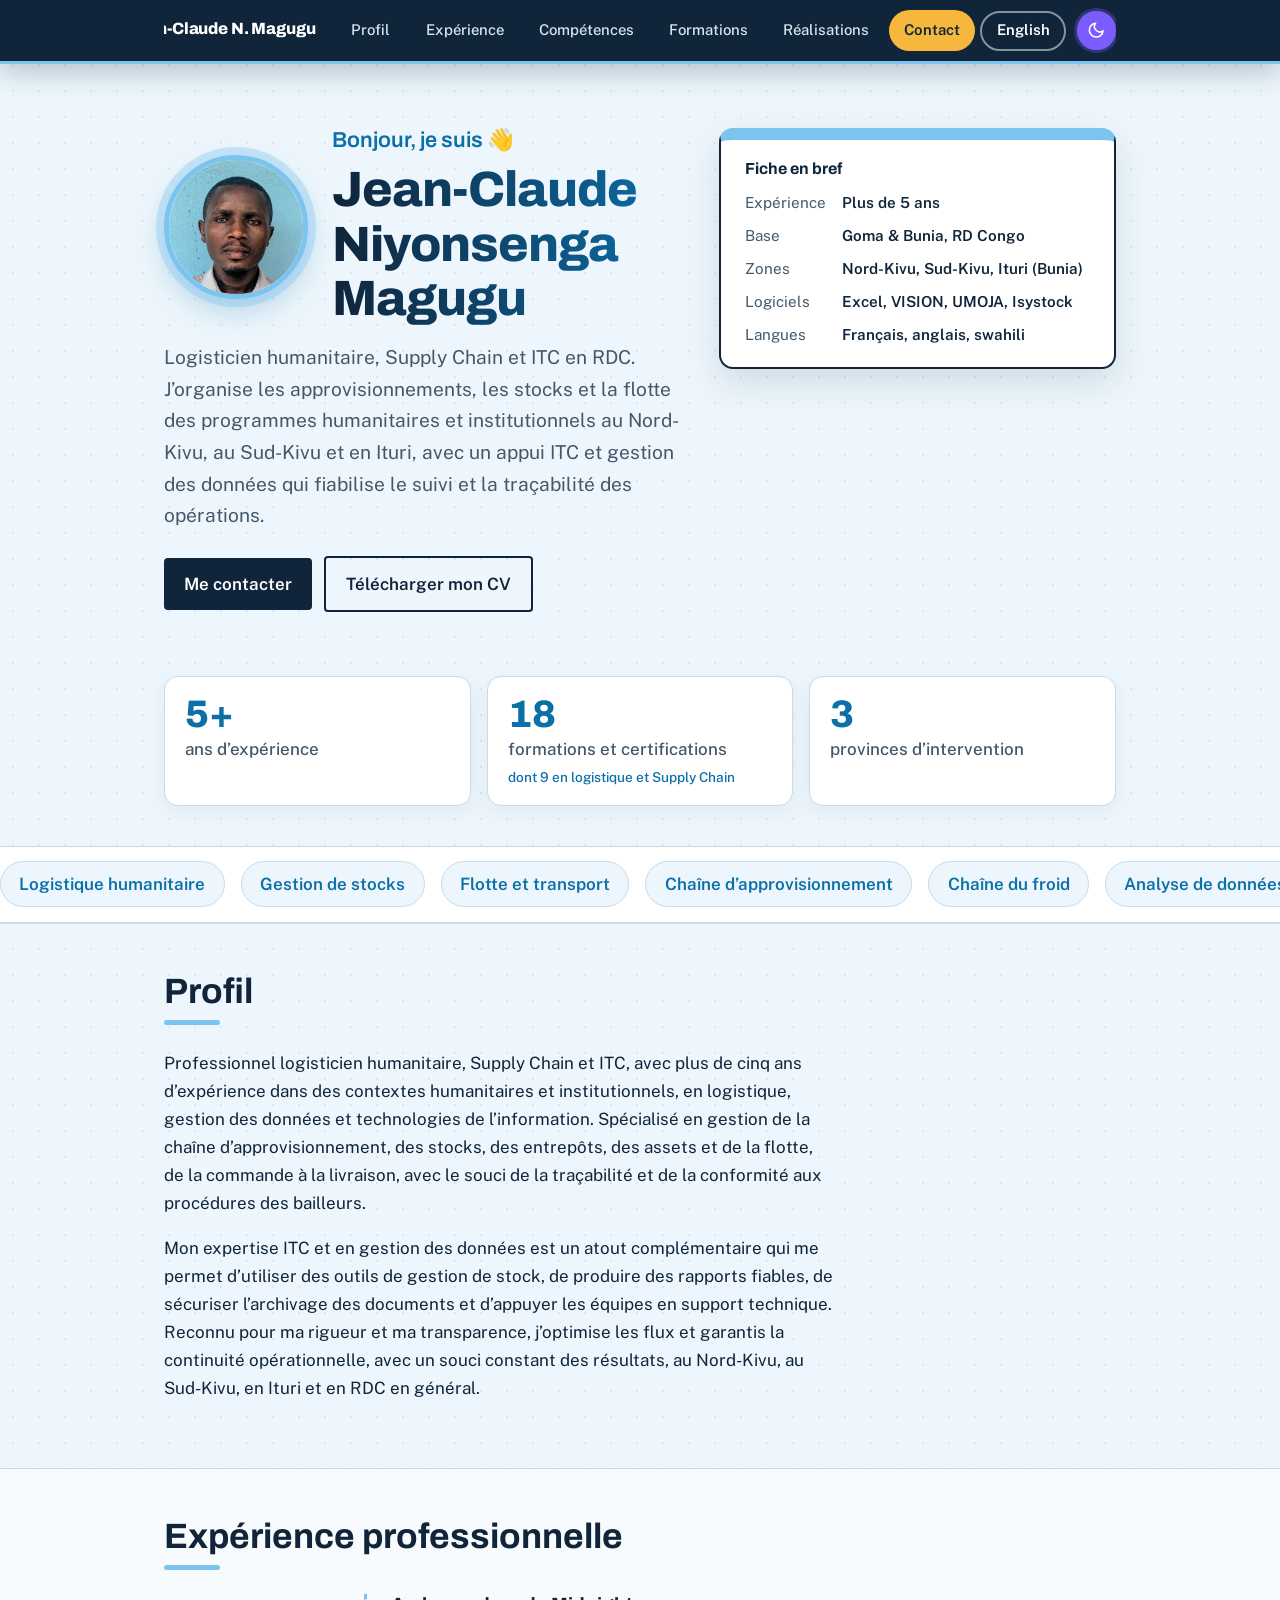
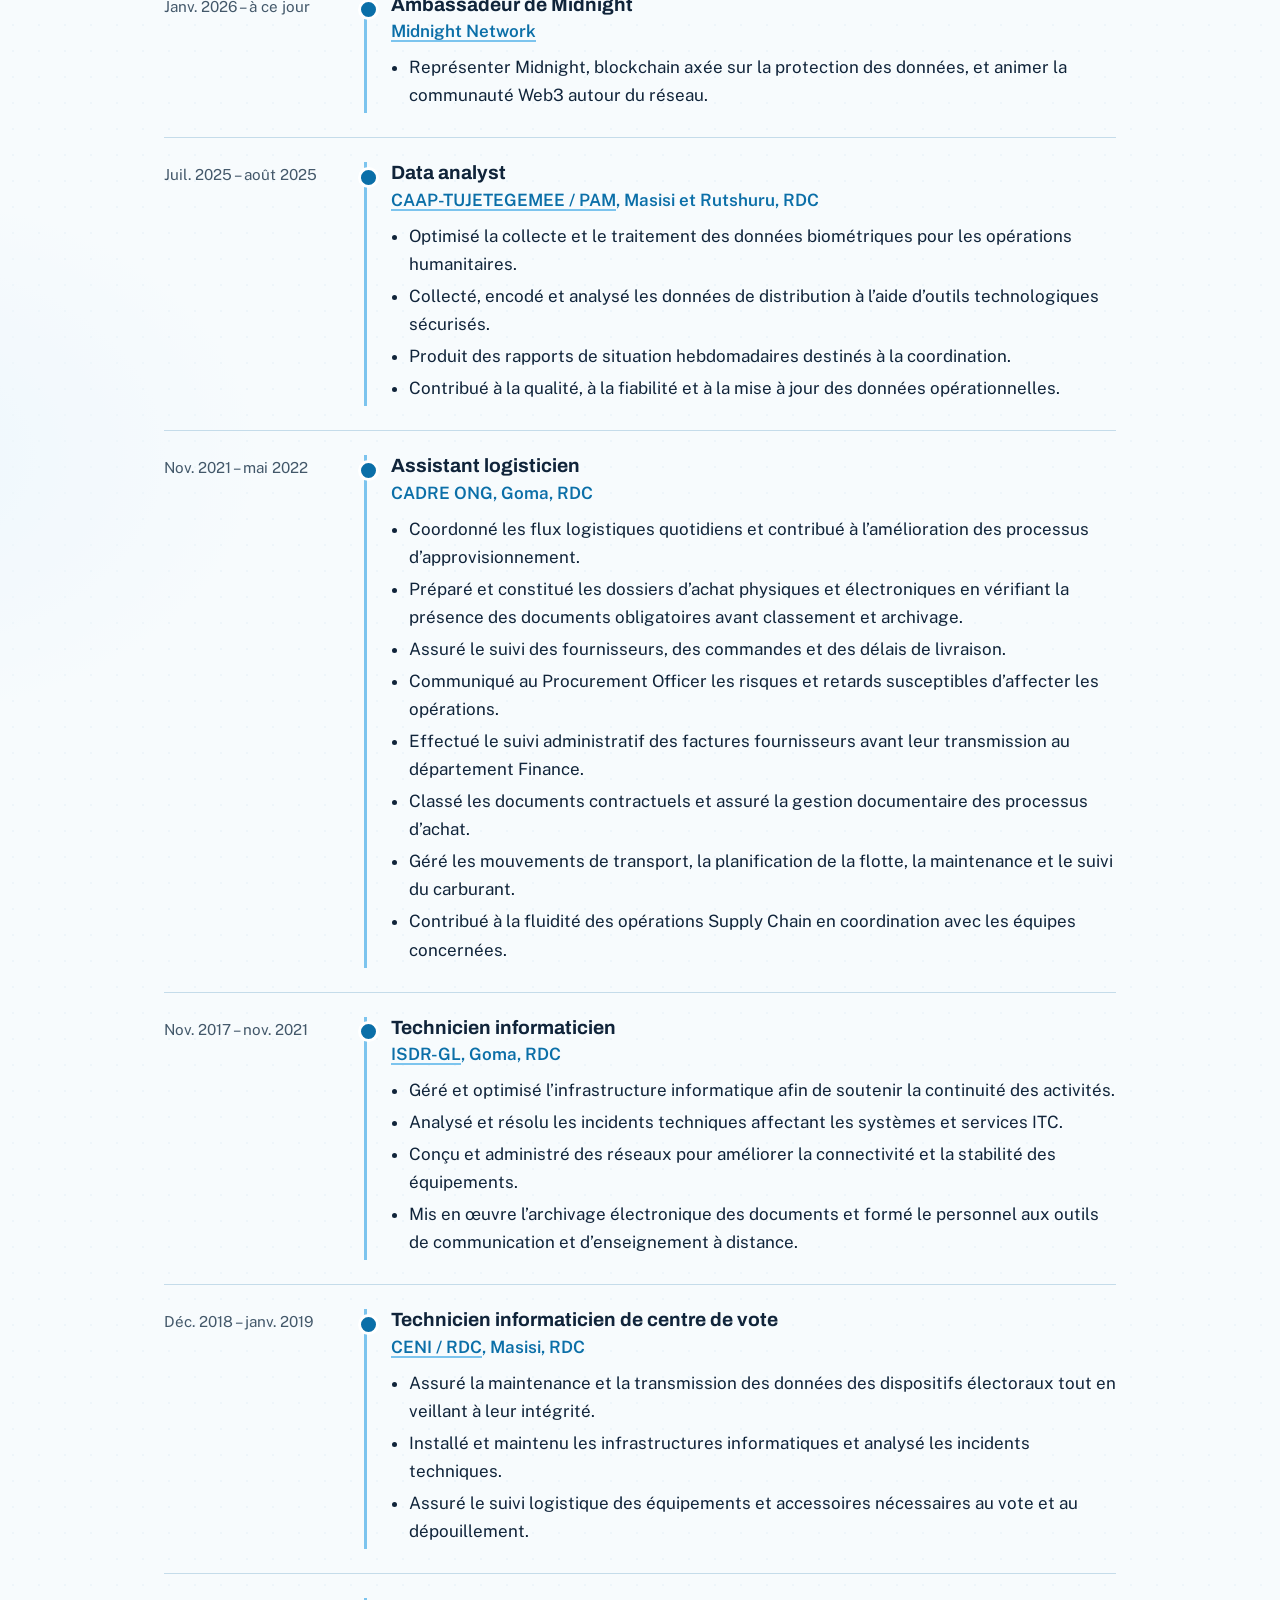
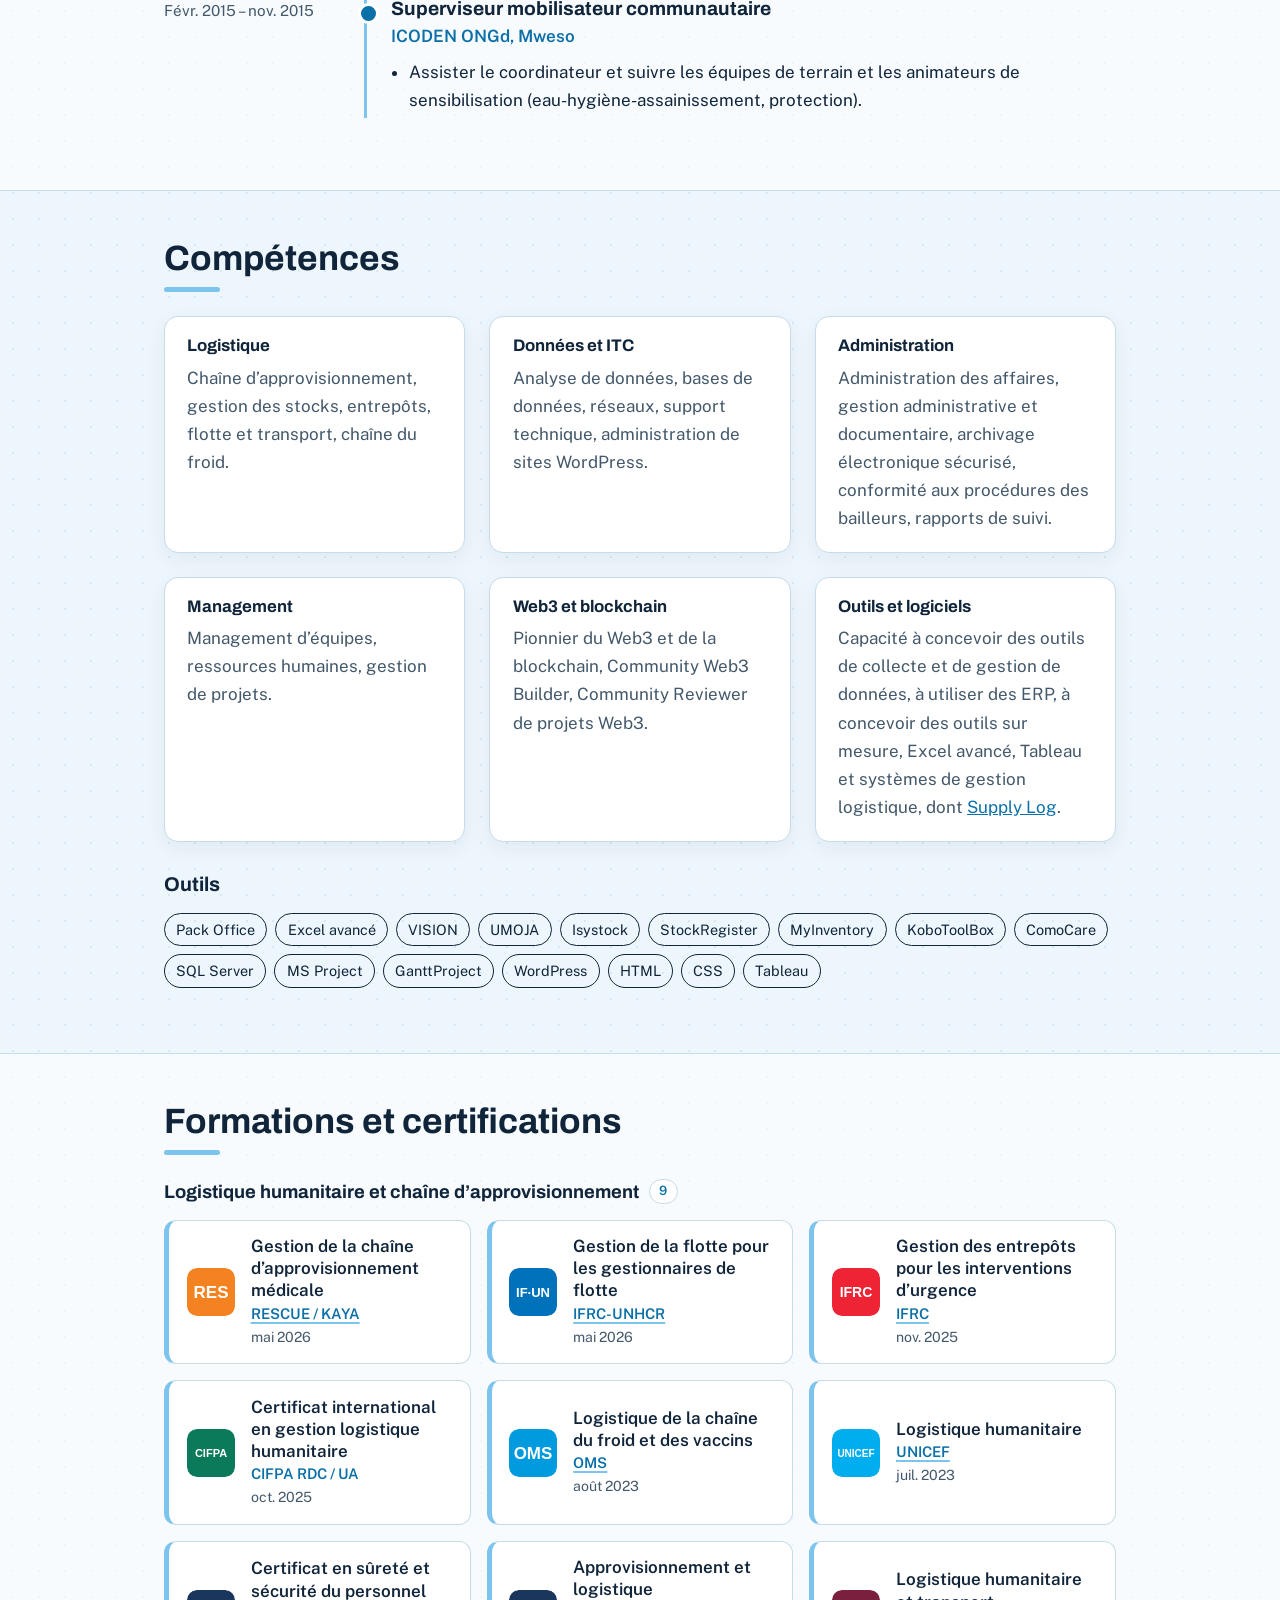
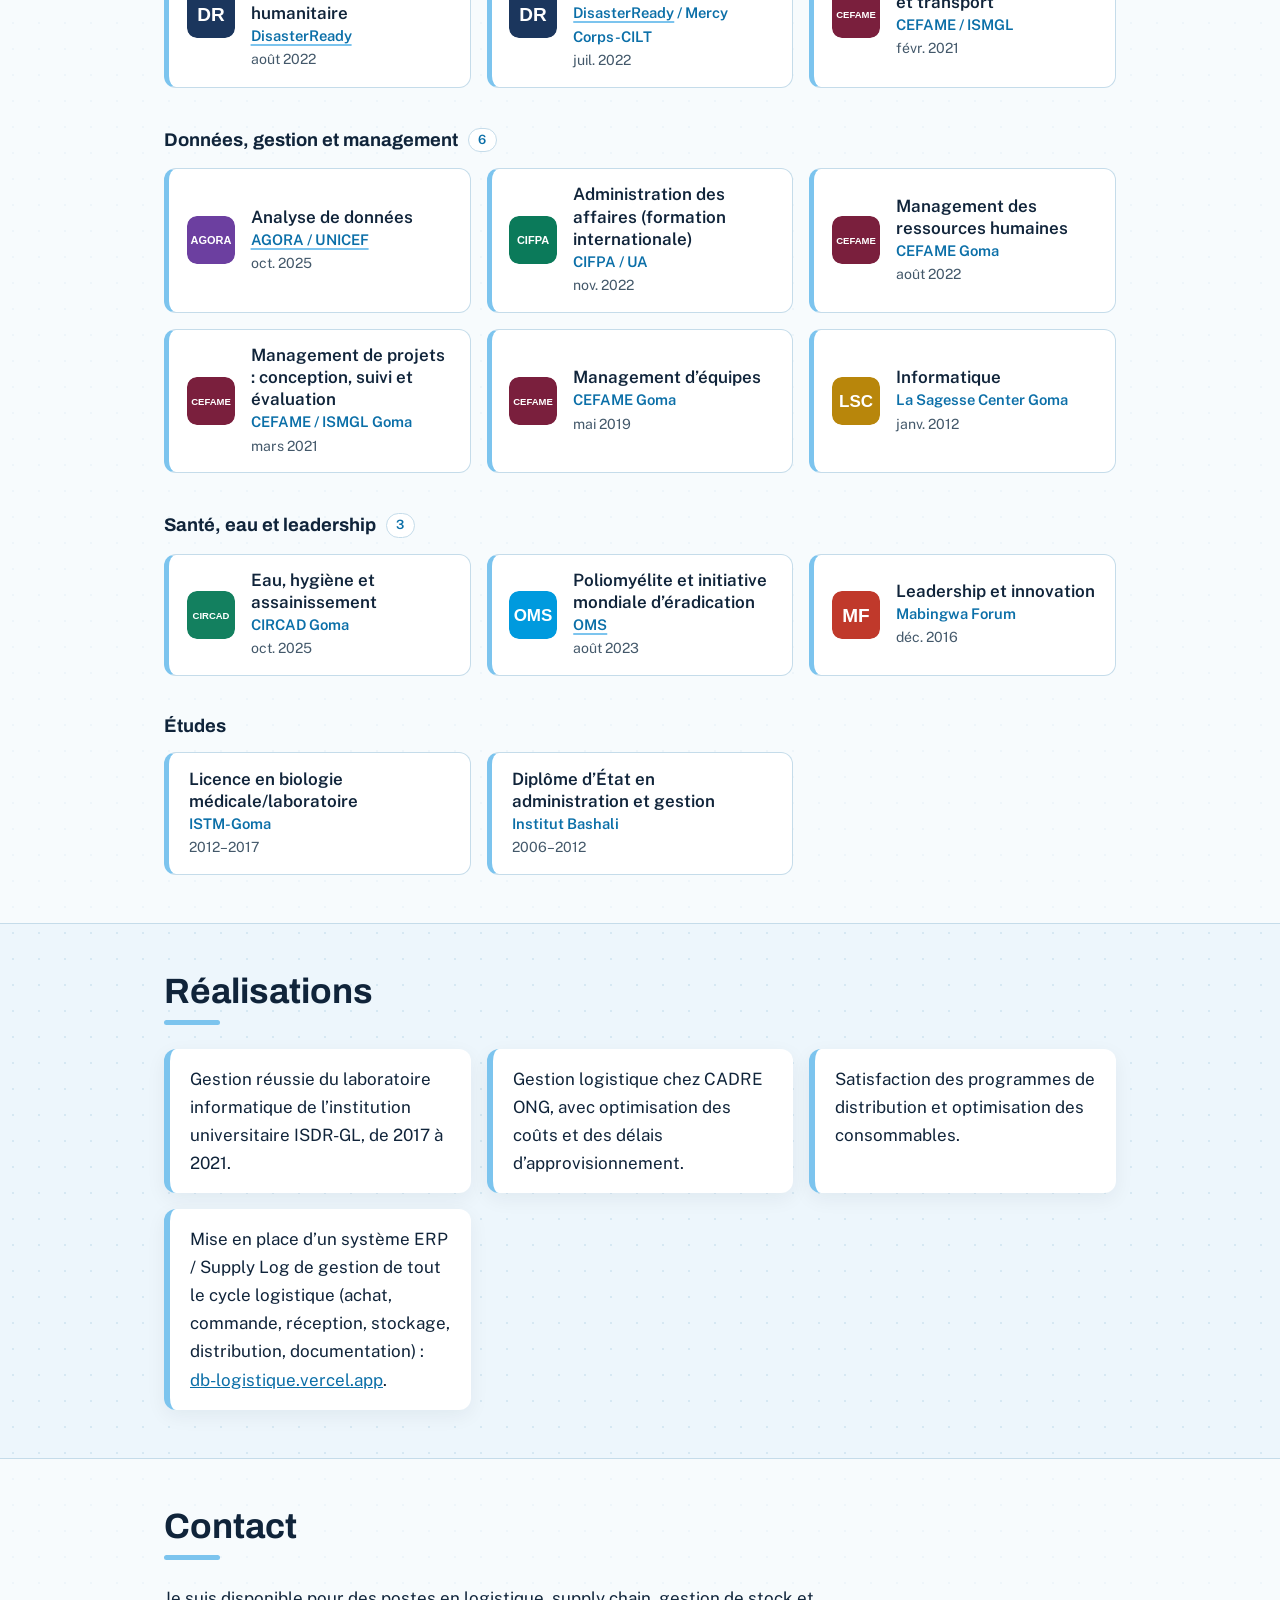
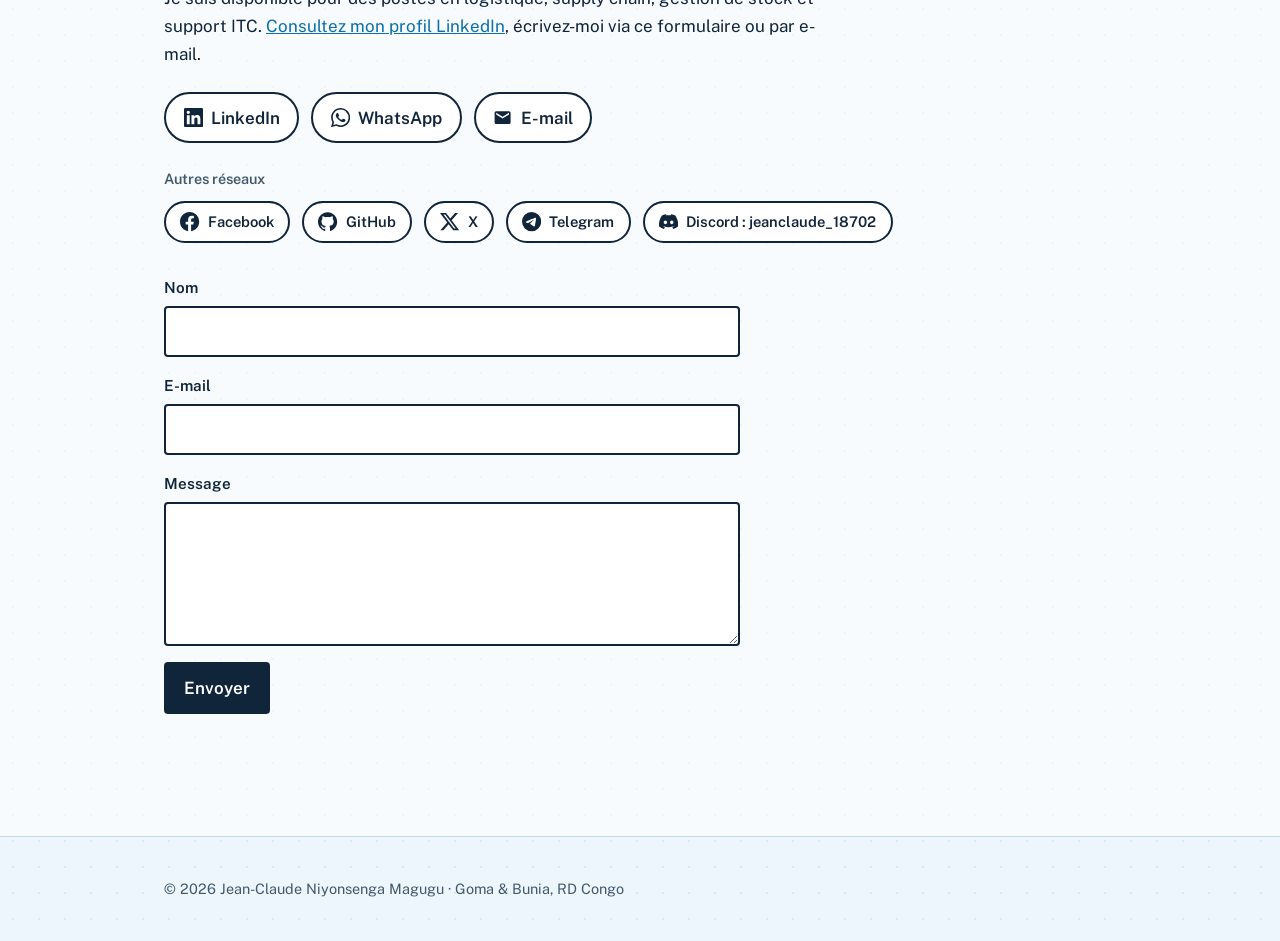
==== commit a755dd43: "Add files via upload" ====
--- a/index.html
+++ b/index.html
@@ -3,8 +3,8 @@
 <head>
 <meta charset="utf-8">
 <meta name="viewport" content="width=device-width, initial-scale=1">
-<title>Jean-Claude Niyonsenga Magugu · Logisticien & ITC, Goma</title>
-<meta name="description" content="Logisticien et spécialiste ITC à Goma (RDC). Plus de 5 ans en approvisionnements, stocks, flotte et données dans le secteur humanitaire.">
+<title>Jean-Claude Niyonsenga Magugu · Logisticien & ITC, Goma & Bunia</title>
+<meta name="description" content="Logisticien et spécialiste ITC à Goma et Bunia (RDC). Plus de 5 ans en approvisionnements, stocks, flotte et données dans le secteur humanitaire.">
 <link rel="preconnect" href="https://fonts.googleapis.com">
 <link rel="preconnect" href="https://fonts.gstatic.com" crossorigin>
 <link href="https://fonts.googleapis.com/css2?family=Archivo:wght@500;700;800&family=Public+Sans:wght@400;500;600&display=swap" rel="stylesheet">
@@ -20,20 +20,21 @@
 <main>
 <div class="wrap hero"><div><div class="idrow"><img class="photo" src="photo.jpg" alt="Portrait de Jean-Claude Niyonsenga Magugu" width="144" height="144"><div><p class="hello">Bonjour, je suis <span aria-hidden="true">👋</span></p><h1>Jean-Claude Niyonsenga Magugu</h1></div></div><p class="role">Logisticien humanitaire, Supply Chain et ITC en RDC. J’organise les approvisionnements, les stocks et la flotte des programmes humanitaires et institutionnels au Nord-Kivu, au Sud-Kivu et en Ituri, avec un appui ITC et gestion des données qui fiabilise le suivi et la traçabilité des opérations.</p><a class="btn" href="#contact">Me contacter</a>
 <a class="btn alt" href="CV_Jean-Claude_Niyonsenga_Magugu.pdf" download>Télécharger mon CV</a></div>
-<aside class="card" aria-labelledby="fiche"><h2 id="fiche">Fiche en bref</h2><dl><dt>Expérience</dt><dd>Plus de 5 ans</dd><dt>Base</dt><dd>Goma, RD Congo</dd><dt>Zones</dt><dd>Nord-Kivu, Sud-Kivu, Ituri (Bunia)</dd><dt>Logiciels</dt><dd>Excel, VISION, UMOJA, Isystock</dd><dt>Langues</dt><dd>Français, anglais, swahili</dd></dl></aside></div>
-<div class="wrap stats"><div class="stat"><b>5+</b>ans d’expérience</div><div class="stat"><b>17</b>formations et certifications</div><div class="stat"><b>3</b>provinces d’intervention</div></div>
+<aside class="card" aria-labelledby="fiche"><h2 id="fiche">Fiche en bref</h2><dl><dt>Expérience</dt><dd>Plus de 5 ans</dd><dt>Base</dt><dd>Goma &amp; Bunia, RD Congo</dd><dt>Zones</dt><dd>Nord-Kivu, Sud-Kivu, Ituri (Bunia)</dd><dt>Logiciels</dt><dd>Excel, VISION, UMOJA, Isystock</dd><dt>Langues</dt><dd>Français, anglais, swahili</dd></dl></aside></div>
+<div class="wrap stats"><div class="stat"><b>5+</b>ans d’expérience</div><div class="stat"><b>18</b>formations et certifications<span class="sub">dont 9 en logistique et Supply Chain</span></div><div class="stat"><b>3</b>provinces d’intervention</div></div>
 <div class="marquee" aria-hidden="true"><div class="track"><span class="chip">Logistique humanitaire</span><span class="chip">Gestion de stocks</span><span class="chip">Flotte et transport</span><span class="chip">Chaîne d’approvisionnement</span><span class="chip">Chaîne du froid</span><span class="chip">Analyse de données</span><span class="chip">Support ITC</span><span class="chip">Administration</span><span class="chip">Archivage électronique</span><span class="chip">Web3 et blockchain</span><span class="chip">Nord-Kivu · Sud-Kivu · Ituri</span><span class="chip">Logistique humanitaire</span><span class="chip">Gestion de stocks</span><span class="chip">Flotte et transport</span><span class="chip">Chaîne d’approvisionnement</span><span class="chip">Chaîne du froid</span><span class="chip">Analyse de données</span><span class="chip">Support ITC</span><span class="chip">Administration</span><span class="chip">Archivage électronique</span><span class="chip">Web3 et blockchain</span><span class="chip">Nord-Kivu · Sud-Kivu · Ituri</span></div></div>
 <section id="profil"><div class="wrap"><h2>Profil</h2><div class="prose"><p>Professionnel logisticien humanitaire, Supply Chain et ITC, avec plus de cinq ans d’expérience dans des contextes humanitaires et institutionnels, en logistique, gestion des données et technologies de l’information. Spécialisé en gestion de la chaîne d’approvisionnement, des stocks, des entrepôts, des assets et de la flotte, de la commande à la livraison, avec le souci de la traçabilité et de la conformité aux procédures des bailleurs.</p><p>Mon expertise ITC et en gestion des données est un atout complémentaire qui me permet d’utiliser des outils de gestion de stock, de produire des rapports fiables, de sécuriser l’archivage des documents et d’appuyer les équipes en support technique. Reconnu pour ma rigueur et ma transparence, j’optimise les flux et garantis la continuité opérationnelle, avec un souci constant des résultats, au Nord-Kivu, au Sud-Kivu, en Ituri et en RDC en général.</p></div></div></section>
 <section id="experience"><div class="wrap"><h2>Expérience professionnelle</h2><article class="job"><div class="when">Janv. 2026 – à ce jour</div><div><h3>Ambassadeur de Midnight</h3><p class="org"><a href="https://midnight.network/" target="_blank" rel="noopener noreferrer">Midnight Network</a></p><ul><li>Représenter Midnight, blockchain axée sur la protection des données, et animer la communauté Web3 autour du réseau.</li></ul></div></article><article class="job"><div class="when">Juil. 2025 – août 2025</div><div><h3>Data analyst</h3><p class="org"><a href="https://caap-tujitegemee.org/fr/" target="_blank" rel="noopener noreferrer">CAAP-TUJETEGEMEE / PAM</a>, Masisi et Rutshuru, RDC</p><ul><li>Optimisé la collecte et le traitement des données biométriques pour les opérations humanitaires.</li><li>Collecté, encodé et analysé les données de distribution à l’aide d’outils technologiques sécurisés.</li><li>Produit des rapports de situation hebdomadaires destinés à la coordination.</li><li>Contribué à la qualité, à la fiabilité et à la mise à jour des données opérationnelles.</li></ul></div></article><article class="job"><div class="when">Nov. 2021 – mai 2022</div><div><h3>Assistant logisticien</h3><p class="org">CADRE ONG, Goma, RDC</p><ul><li>Coordonné les flux logistiques quotidiens et contribué à l’amélioration des processus d’approvisionnement.</li><li>Préparé et constitué les dossiers d’achat physiques et électroniques en vérifiant la présence des documents obligatoires avant classement et archivage.</li><li>Assuré le suivi des fournisseurs, des commandes et des délais de livraison.</li><li>Communiqué au Procurement Officer les risques et retards susceptibles d’affecter les opérations.</li><li>Effectué le suivi administratif des factures fournisseurs avant leur transmission au département Finance.</li><li>Classé les documents contractuels et assuré la gestion documentaire des processus d’achat.</li><li>Géré les mouvements de transport, la planification de la flotte, la maintenance et le suivi du carburant.</li><li>Contribué à la fluidité des opérations Supply Chain en coordination avec les équipes concernées.</li></ul></div></article><article class="job"><div class="when">Nov. 2017 – nov. 2021</div><div><h3>Technicien informaticien</h3><p class="org"><a href="https://isdrgl.org/" target="_blank" rel="noopener noreferrer">ISDR-GL</a>, Goma, RDC</p><ul><li>Géré et optimisé l’infrastructure informatique afin de soutenir la continuité des activités.</li><li>Analysé et résolu les incidents techniques affectant les systèmes et services ITC.</li><li>Conçu et administré des réseaux pour améliorer la connectivité et la stabilité des équipements.</li><li>Mis en œuvre l’archivage électronique des documents et formé le personnel aux outils de communication et d’enseignement à distance.</li></ul></div></article><article class="job"><div class="when">Déc. 2018 – janv. 2019</div><div><h3>Technicien informaticien de centre de vote</h3><p class="org"><a href="https://www.ceni.cd/" target="_blank" rel="noopener noreferrer">CENI / RDC</a>, Masisi, RDC</p><ul><li>Assuré la maintenance et la transmission des données des dispositifs électoraux tout en veillant à leur intégrité.</li><li>Installé et maintenu les infrastructures informatiques et analysé les incidents techniques.</li><li>Assuré le suivi logistique des équipements et accessoires nécessaires au vote et au dépouillement.</li></ul></div></article><article class="job"><div class="when">Févr. 2015 – nov. 2015</div><div><h3>Superviseur mobilisateur communautaire</h3><p class="org">ICODEN ONGd, Mweso</p><ul><li>Assister le coordinateur et suivre les équipes de terrain et les animateurs de sensibilisation (eau-hygiène-assainissement, protection).</li></ul></div></article></div></section>
 <section id="competences"><div class="wrap"><h2>Compétences</h2><div class="grid"><div><h3>Logistique</h3><p>Chaîne d’approvisionnement, gestion des stocks, entrepôts, flotte et transport, chaîne du froid.</p></div><div><h3>Données et ITC</h3><p>Analyse de données, bases de données, réseaux, support technique, administration de sites WordPress.</p></div><div><h3>Administration</h3><p>Administration des affaires, gestion administrative et documentaire, archivage électronique sécurisé, conformité aux procédures des bailleurs, rapports de suivi.</p></div><div><h3>Management</h3><p>Management d’équipes, ressources humaines, gestion de projets.</p></div><div><h3>Web3 et blockchain</h3><p>Pionnier du Web3 et de la blockchain, Community Web3 Builder, Community Reviewer de projets Web3.</p></div><div><h3>Outils et logiciels</h3><p>Capacité à concevoir des outils de collecte et de gestion de données, à utiliser des ERP, à concevoir des outils sur mesure, Excel avancé, Tableau et systèmes de gestion logistique, dont <a href="https://db-logistique.vercel.app/" target="_blank" rel="noopener noreferrer">Supply Log</a>.</p></div></div><h3 style="margin:2rem 0 .75rem">Outils</h3><ul class="tags"><li>Pack Office</li><li>Excel avancé</li><li>VISION</li><li>UMOJA</li><li>Isystock</li><li>StockRegister</li><li>MyInventory</li><li>KoboToolBox</li><li>ComoCare</li><li>SQL Server</li><li>MS Project</li><li>GanttProject</li><li>WordPress</li><li>HTML</li><li>CSS</li><li>Tableau</li></ul></div></section>
 <section id="formations"><div class="wrap"><h2>Formations et certifications</h2>
-<div class="cat"><h3>Logistique humanitaire et chaîne d’approvisionnement <span class="count">8</span></h3><ul class="certs">
+<div class="cat"><h3>Logistique humanitaire et chaîne d’approvisionnement <span class="count">9</span></h3><ul class="certs">
 <li class="cert"><img src="[data-uri]" alt="" width="48" height="48" loading="lazy"><div><b>Gestion de la chaîne d’approvisionnement médicale</b><span><a href="https://kayaconnect.org/" target="_blank" rel="noopener noreferrer">RESCUE / KAYA</a></span><time>mai 2026</time></div></li>
 <li class="cert"><img src="[data-uri]" alt="" width="48" height="48" loading="lazy"><div><b>Gestion de la flotte pour les gestionnaires de flotte</b><span><a href="https://ifrc.csod.com/client/ifrc/default.aspx" target="_blank" rel="noopener noreferrer">IFRC-UNHCR</a></span><time>mai 2026</time></div></li>
 <li class="cert"><img src="[data-uri]" alt="" width="48" height="48" loading="lazy"><div><b>Gestion des entrepôts pour les interventions d’urgence</b><span><a href="https://ifrc.csod.com/client/ifrc/default.aspx" target="_blank" rel="noopener noreferrer">IFRC</a></span><time>nov. 2025</time></div></li>
 <li class="cert"><img src="[data-uri]" alt="" width="48" height="48" loading="lazy"><div><b>Certificat international en gestion logistique humanitaire</b><span>CIFPA RDC / UA</span><time>oct. 2025</time></div></li>
 <li class="cert"><img src="[data-uri]" alt="" width="48" height="48" loading="lazy"><div><b>Logistique de la chaîne du froid et des vaccins</b><span><a href="https://openwho.org/" target="_blank" rel="noopener noreferrer">OMS</a></span><time>août 2023</time></div></li>
 <li class="cert"><img src="[data-uri]" alt="" width="48" height="48" loading="lazy"><div><b>Logistique humanitaire</b><span><a href="https://agora.unicef.org/?lang=fr_wp" target="_blank" rel="noopener noreferrer">UNICEF</a></span><time>juil. 2023</time></div></li>
+<li class="cert"><img src="[data-uri]" alt="" width="48" height="48" loading="lazy"><div><b>Certificat en sûreté et sécurité du personnel humanitaire</b><span><a href="https://www.linkedin.com/company/disasterready/" target="_blank" rel="noopener noreferrer">DisasterReady</a></span><time>août 2022</time></div></li>
 <li class="cert"><img src="[data-uri]" alt="" width="48" height="48" loading="lazy"><div><b>Approvisionnement et logistique</b><span><a href="https://www.linkedin.com/company/disasterready/" target="_blank" rel="noopener noreferrer">DisasterReady</a> / Mercy Corps-CILT</span><time>juil. 2022</time></div></li>
 <li class="cert"><img src="[data-uri]" alt="" width="48" height="48" loading="lazy"><div><b>Logistique humanitaire et transport</b><span>CEFAME / ISMGL</span><time>févr. 2021</time></div></li>
 </ul></div>
@@ -65,27 +66,28 @@
 </form>
 </div></section>
 </main>
-<footer><div class="wrap">© 2026 Jean-Claude Niyonsenga Magugu · Goma, RD Congo / DR Congo</div></footer>
+<footer><div class="wrap">© 2026 Jean-Claude Niyonsenga Magugu · Goma &amp; Bunia, RD Congo</div></footer>
 </div>
 <div data-l="en">
 <header class="top"><div class="wrap"><nav aria-label="Main navigation"><a class="brand" href="#" aria-label="Top of page"><span class="mono" aria-hidden="true">JC</span><span class="bname">Jean-Claude N. Magugu</span></a><a href="#en-profil">Profile</a><a href="#en-experience">Experience</a><a href="#en-competences">Skills</a><a href="#en-formations">Training</a><a href="#en-realisations">Achievements</a><a href="#en-contact">Contact</a><a class="lang" href="?lang=fr" data-setlang="fr" hreflang="fr" lang="fr">Français</a><button class="theme" type="button" aria-pressed="false" aria-label="Dark mode" title="Dark / light mode"><svg class="moon" viewBox="0 0 24 24" aria-hidden="true"><path d="M21 12.8A9 9 0 1111.2 3a7 7 0 009.8 9.8z"/></svg><svg class="sun" viewBox="0 0 24 24" aria-hidden="true"><circle cx="12" cy="12" r="4.5"/><path d="M12 2v2.5M12 19.5V22M4.2 4.2l1.8 1.8M18 18l1.8 1.8M2 12h2.5M19.5 12H22M4.2 19.8L6 18M18 6l1.8-1.8"/></svg></button></nav></div></header>
 <main>
 <div class="wrap hero"><div><div class="idrow"><img class="photo" src="photo.jpg" alt="Portrait of Jean-Claude Niyonsenga Magugu" width="144" height="144"><div><p class="hello">Hello, I’m <span aria-hidden="true">👋</span></p><h1>Jean-Claude Niyonsenga Magugu</h1></div></div><p class="role">Humanitarian, Supply Chain and ITC logistician in the DRC. I organize procurement, stock and fleet for humanitarian and institutional programs in North Kivu, South Kivu and Ituri, with ITC and data management support that makes the tracking and traceability of operations reliable.</p><a class="btn" href="#en-contact">Contact me</a>
 <a class="btn alt" href="CV_Jean-Claude_Niyonsenga_Magugu.pdf" download>Download my CV (in French)</a></div>
-<aside class="card" aria-labelledby="en-fiche"><h2 id="en-fiche">At a glance</h2><dl><dt>Experience</dt><dd>Over 5 years</dd><dt>Base</dt><dd>Goma, DR Congo</dd><dt>Areas</dt><dd>North Kivu, South Kivu, Ituri (Bunia)</dd><dt>Software</dt><dd>Excel, VISION, UMOJA, Isystock</dd><dt>Languages</dt><dd>French, English, Swahili</dd></dl></aside></div>
-<div class="wrap stats"><div class="stat"><b>5+</b>years of experience</div><div class="stat"><b>17</b>trainings and certifications</div><div class="stat"><b>3</b>provinces of operation</div></div>
+<aside class="card" aria-labelledby="en-fiche"><h2 id="en-fiche">At a glance</h2><dl><dt>Experience</dt><dd>Over 5 years</dd><dt>Base</dt><dd>Goma &amp; Bunia, DR Congo</dd><dt>Areas</dt><dd>North Kivu, South Kivu, Ituri (Bunia)</dd><dt>Software</dt><dd>Excel, VISION, UMOJA, Isystock</dd><dt>Languages</dt><dd>French, English, Swahili</dd></dl></aside></div>
+<div class="wrap stats"><div class="stat"><b>5+</b>years of experience</div><div class="stat"><b>18</b>trainings and certifications<span class="sub">including 9 in logistics and Supply Chain</span></div><div class="stat"><b>3</b>provinces of operation</div></div>
 <div class="marquee" aria-hidden="true"><div class="track"><span class="chip">Humanitarian logistics</span><span class="chip">Stock management</span><span class="chip">Fleet and transport</span><span class="chip">Supply chain</span><span class="chip">Cold chain</span><span class="chip">Data analysis</span><span class="chip">ITC support</span><span class="chip">Administration</span><span class="chip">Electronic archiving</span><span class="chip">Web3 and blockchain</span><span class="chip">North Kivu · South Kivu · Ituri</span><span class="chip">Humanitarian logistics</span><span class="chip">Stock management</span><span class="chip">Fleet and transport</span><span class="chip">Supply chain</span><span class="chip">Cold chain</span><span class="chip">Data analysis</span><span class="chip">ITC support</span><span class="chip">Administration</span><span class="chip">Electronic archiving</span><span class="chip">Web3 and blockchain</span><span class="chip">North Kivu · South Kivu · Ituri</span></div></div>
 <section id="en-profil"><div class="wrap"><h2>Profile</h2><div class="prose"><p>Humanitarian logistics, Supply Chain and ITC professional with more than five years of experience in humanitarian and institutional settings, in logistics, data management and information technology. Specialized in supply chain, stock, warehouse, asset and fleet management, from order to delivery, with a focus on traceability and compliance with donor procedures.</p><p>My ITC and data management expertise is a complementary strength that allows me to use stock management tools, produce reliable reports, secure the archiving of documents and support teams with technical assistance. Known for my rigor and transparency, I optimize flows and ensure operational continuity, with a constant focus on results, in North Kivu, South Kivu, Ituri and the DRC in general.</p></div></div></section>
 <section id="en-experience"><div class="wrap"><h2>Professional experience</h2><article class="job"><div class="when">Jan. 2026 – present</div><div><h3>Midnight Ambassador</h3><p class="org"><a href="https://midnight.network/" target="_blank" rel="noopener noreferrer">Midnight Network</a></p><ul><li>Represent Midnight, a data-protection-focused blockchain, and engage the Web3 community around the network.</li></ul></div></article><article class="job"><div class="when">Jul. 2025 – Aug. 2025</div><div><h3>Data analyst</h3><p class="org"><a href="https://caap-tujitegemee.org/fr/" target="_blank" rel="noopener noreferrer">CAAP-TUJETEGEMEE / PAM</a>, Masisi and Rutshuru, DRC</p><ul><li>Optimized the collection and processing of biometric data for humanitarian operations.</li><li>Collected, encoded and analyzed distribution data using secure technology tools.</li><li>Produced weekly situation reports for the coordination team.</li><li>Contributed to the quality, reliability and updating of operational data.</li></ul></div></article><article class="job"><div class="when">Nov. 2021 – May 2022</div><div><h3>Logistics assistant</h3><p class="org">CADRE NGO, Goma, DRC</p><ul><li>Coordinated daily logistics flows and contributed to improving procurement processes.</li><li>Prepared and compiled physical and electronic procurement files, checking that all mandatory documents were present before filing and archiving.</li><li>Monitored suppliers, orders and delivery lead times.</li><li>Reported to the Procurement Officer any risks and delays likely to affect operations.</li><li>Handled the administrative follow-up of supplier invoices before sending them to the Finance department.</li><li>Filed contractual documents and managed the documentation of procurement processes.</li><li>Managed transport movements, fleet planning, maintenance and fuel monitoring.</li><li>Helped keep Supply Chain operations running smoothly in coordination with the teams involved.</li></ul></div></article><article class="job"><div class="when">Nov. 2017 – Nov. 2021</div><div><h3>IT technician</h3><p class="org"><a href="https://isdrgl.org/" target="_blank" rel="noopener noreferrer">ISDR-GL</a>, Goma, DRC</p><ul><li>Managed and optimized the IT infrastructure to support business continuity.</li><li>Analyzed and resolved technical incidents affecting ITC systems and services.</li><li>Designed and administered networks to improve connectivity and equipment stability.</li><li>Implemented electronic document archiving and trained staff in communication and distance-learning tools.</li></ul></div></article><article class="job"><div class="when">Dec. 2018 – Jan. 2019</div><div><h3>Polling center IT technician</h3><p class="org"><a href="https://www.ceni.cd/" target="_blank" rel="noopener noreferrer">CENI / DRC</a>, Masisi, DRC</p><ul><li>Maintained electoral devices and transmitted their data while ensuring data integrity.</li><li>Installed and maintained IT infrastructure and analyzed technical incidents.</li><li>Tracked the logistics of the equipment and accessories needed for voting and counting.</li></ul></div></article><article class="job"><div class="when">Feb. 2015 – Nov. 2015</div><div><h3>Community mobilization supervisor</h3><p class="org">ICODEN NGO, Mweso</p><ul><li>Assisted the coordinator and monitored field teams and awareness-session facilitators (water-sanitation-hygiene, protection).</li></ul></div></article></div></section>
 <section id="en-competences"><div class="wrap"><h2>Skills</h2><div class="grid"><div><h3>Logistics</h3><p>Supply chain, stock management, warehouses, fleet and transport, cold chain.</p></div><div><h3>Data and ITC</h3><p>Data analysis, databases, networks, technical support, WordPress site administration.</p></div><div><h3>Administration</h3><p>Business administration, administrative and document management, secure electronic archiving, compliance with donor procedures, monitoring reports.</p></div><div><h3>Management</h3><p>Team management, human resources, project management.</p></div><div><h3>Web3 and blockchain</h3><p>Web3 and blockchain pioneer, Community Web3 Builder, Community Reviewer of Web3 projects.</p></div><div><h3>Tools and software</h3><p>Ability to design data collection and data management tools, use ERP systems, build custom tools, advanced Excel, Tableau and logistics management systems, such as <a href="https://db-logistique.vercel.app/" target="_blank" rel="noopener noreferrer">Supply Log</a>.</p></div></div><h3 style="margin:2rem 0 .75rem">Tools</h3><ul class="tags"><li>Office suite</li><li>Advanced Excel</li><li>VISION</li><li>UMOJA</li><li>Isystock</li><li>StockRegister</li><li>MyInventory</li><li>KoboToolBox</li><li>ComoCare</li><li>SQL Server</li><li>MS Project</li><li>GanttProject</li><li>WordPress</li><li>HTML</li><li>CSS</li><li>Tableau</li></ul></div></section>
 <section id="en-formations"><div class="wrap"><h2>Training and certifications</h2>
-<div class="cat"><h3>Humanitarian logistics and supply chain <span class="count">8</span></h3><ul class="certs">
+<div class="cat"><h3>Humanitarian logistics and supply chain <span class="count">9</span></h3><ul class="certs">
 <li class="cert"><img src="[data-uri]" alt="" width="48" height="48" loading="lazy"><div><b>Medical supply chain management</b><span><a href="https://kayaconnect.org/" target="_blank" rel="noopener noreferrer">RESCUE / KAYA</a></span><time>May 2026</time></div></li>
 <li class="cert"><img src="[data-uri]" alt="" width="48" height="48" loading="lazy"><div><b>Fleet management for fleet managers</b><span><a href="https://ifrc.csod.com/client/ifrc/default.aspx" target="_blank" rel="noopener noreferrer">IFRC-UNHCR</a></span><time>May 2026</time></div></li>
 <li class="cert"><img src="[data-uri]" alt="" width="48" height="48" loading="lazy"><div><b>Warehouse management for emergency response</b><span><a href="https://ifrc.csod.com/client/ifrc/default.aspx" target="_blank" rel="noopener noreferrer">IFRC</a></span><time>Nov. 2025</time></div></li>
 <li class="cert"><img src="[data-uri]" alt="" width="48" height="48" loading="lazy"><div><b>International certificate in humanitarian logistics management</b><span>CIFPA DRC / UA</span><time>Oct. 2025</time></div></li>
 <li class="cert"><img src="[data-uri]" alt="" width="48" height="48" loading="lazy"><div><b>Cold chain and vaccine logistics</b><span><a href="https://openwho.org/" target="_blank" rel="noopener noreferrer">WHO</a></span><time>Aug. 2023</time></div></li>
 <li class="cert"><img src="[data-uri]" alt="" width="48" height="48" loading="lazy"><div><b>Humanitarian logistics</b><span><a href="https://agora.unicef.org/?lang=en" target="_blank" rel="noopener noreferrer">UNICEF</a></span><time>Jul. 2023</time></div></li>
+<li class="cert"><img src="[data-uri]" alt="" width="48" height="48" loading="lazy"><div><b>Certificate in humanitarian staff safety and security</b><span><a href="https://www.linkedin.com/company/disasterready/" target="_blank" rel="noopener noreferrer">DisasterReady</a></span><time>Aug. 2022</time></div></li>
 <li class="cert"><img src="[data-uri]" alt="" width="48" height="48" loading="lazy"><div><b>Procurement and logistics</b><span><a href="https://www.linkedin.com/company/disasterready/" target="_blank" rel="noopener noreferrer">DisasterReady</a> / Mercy Corps-CILT</span><time>Jul. 2022</time></div></li>
 <li class="cert"><img src="[data-uri]" alt="" width="48" height="48" loading="lazy"><div><b>Humanitarian logistics and transport</b><span>CEFAME / ISMGL</span><time>Feb. 2021</time></div></li>
 </ul></div>
@@ -117,12 +119,12 @@
 </form>
 </div></section>
 </main>
-<footer><div class="wrap">© 2026 Jean-Claude Niyonsenga Magugu · Goma, DR Congo</div></footer>
+<footer><div class="wrap">© 2026 Jean-Claude Niyonsenga Magugu · Goma &amp; Bunia, DR Congo</div></footer>
 </div>
 <script>
 (function(){
-const r=document.documentElement,T={fr:"Jean-Claude Niyonsenga Magugu · Logisticien & ITC, Goma",en:"Jean-Claude Niyonsenga Magugu · Logistician & ITC, Goma"},
-D={fr:"Logisticien et spécialiste ITC à Goma (RDC). Plus de 5 ans en approvisionnements, stocks, flotte et données dans le secteur humanitaire.",en:"Logistician and ITC specialist in the DRC. Over 5 years in procurement, stock, fleet and data in the humanitarian sector."},
+const r=document.documentElement,T={fr:"Jean-Claude Niyonsenga Magugu · Logisticien & ITC, Goma & Bunia",en:"Jean-Claude Niyonsenga Magugu · Logistician & ITC, Goma & Bunia"},
+D={fr:"Logisticien et spécialiste ITC à Goma et Bunia (RDC). Plus de 5 ans en approvisionnements, stocks, flotte et données dans le secteur humanitaire.",en:"Logistician and ITC specialist in the DRC. Over 5 years in procurement, stock, fleet and data in the humanitarian sector."},
 meta=document.querySelector('meta[name="description"]');
 function setLang(l,save){r.dataset.lang=l;r.lang=l;document.title=T[l];if(meta)meta.content=D[l];if(save){try{localStorage.setItem("lang",l)}catch(e){}}}
 setLang(r.dataset.lang,false);
--- a/styles.css
+++ b/styles.css
@@ -195,3 +195,6 @@
 .social button:hover{background:var(--ink);color:#fff}
 [data-theme="dark"] .social button{background:#10202F;border-color:#3A5670;color:var(--ink)}
 [data-theme="dark"] .social button:hover{background:var(--ink);color:#08111B}
+
+/* ---- Synthèse : sous-ligne ---- */
+.stat .sub{display:block;margin-top:.2rem;font-size:.85rem;font-weight:500;color:var(--teal)}
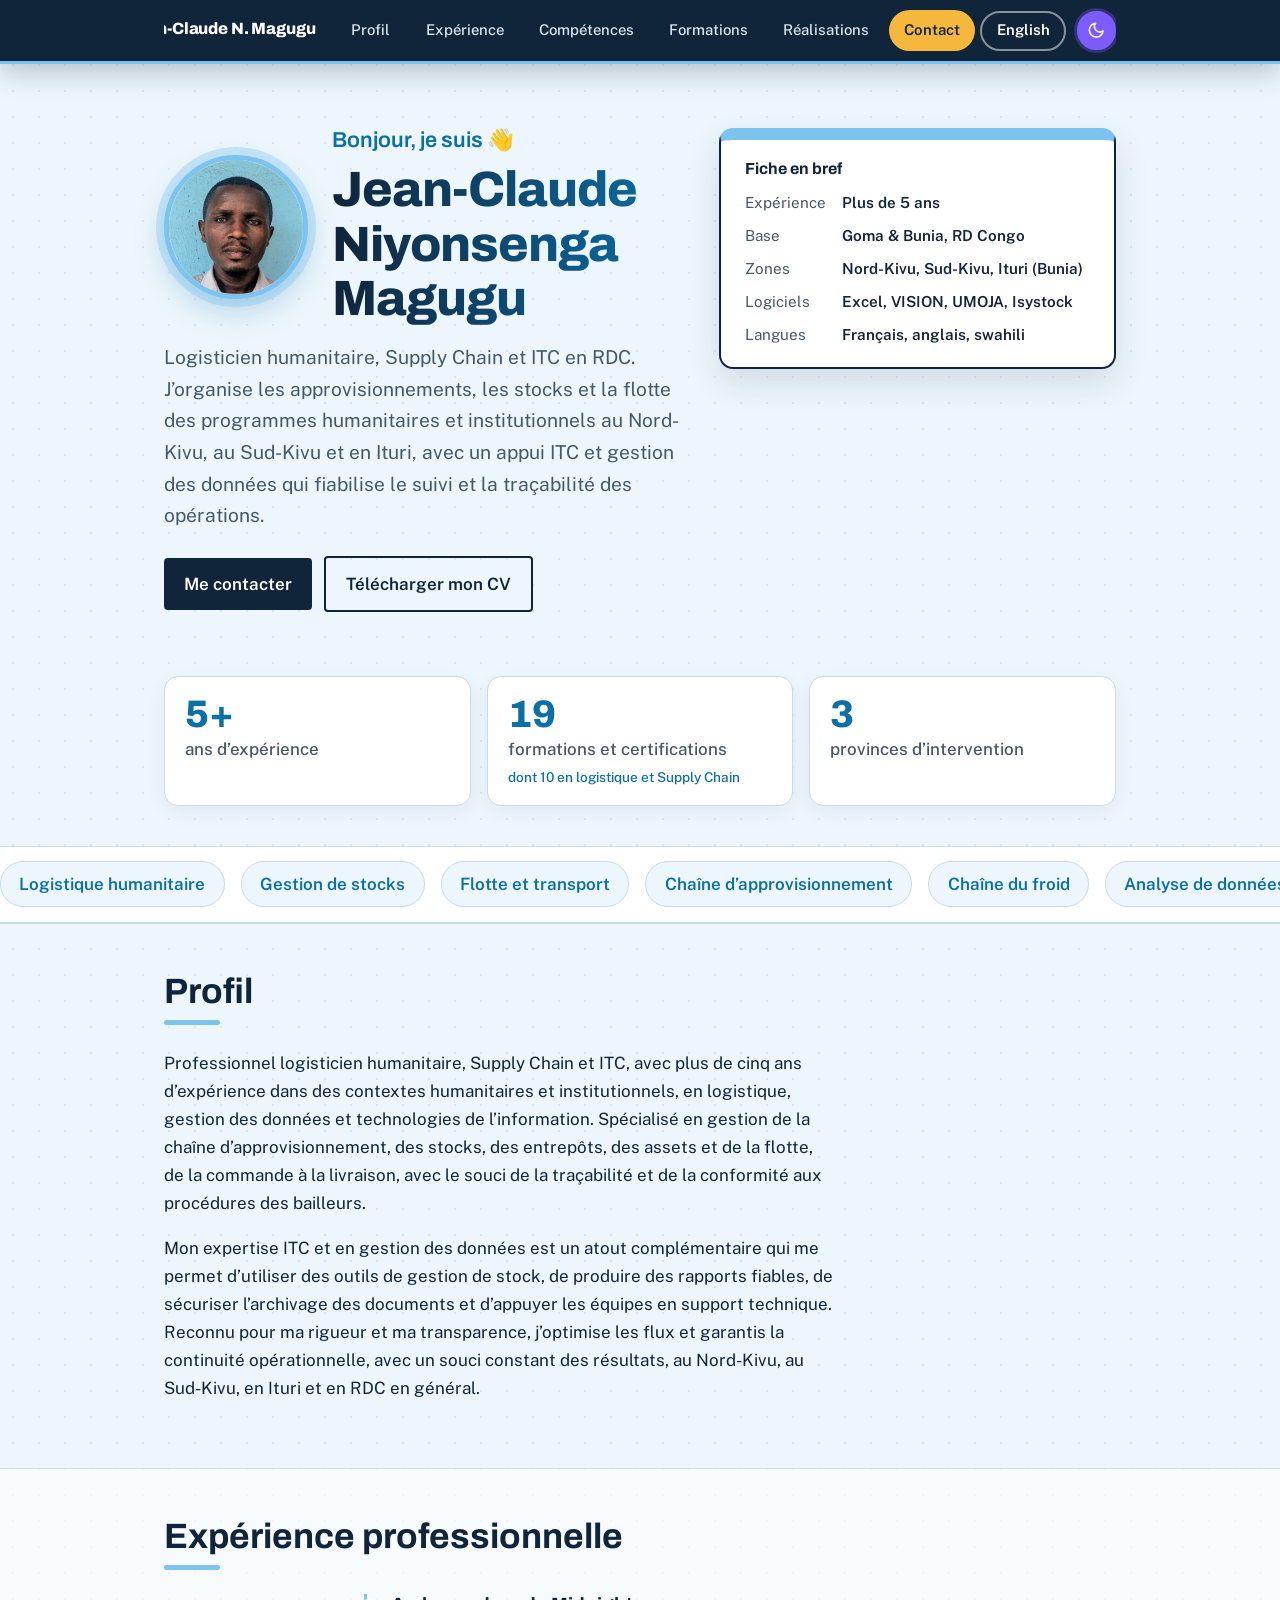
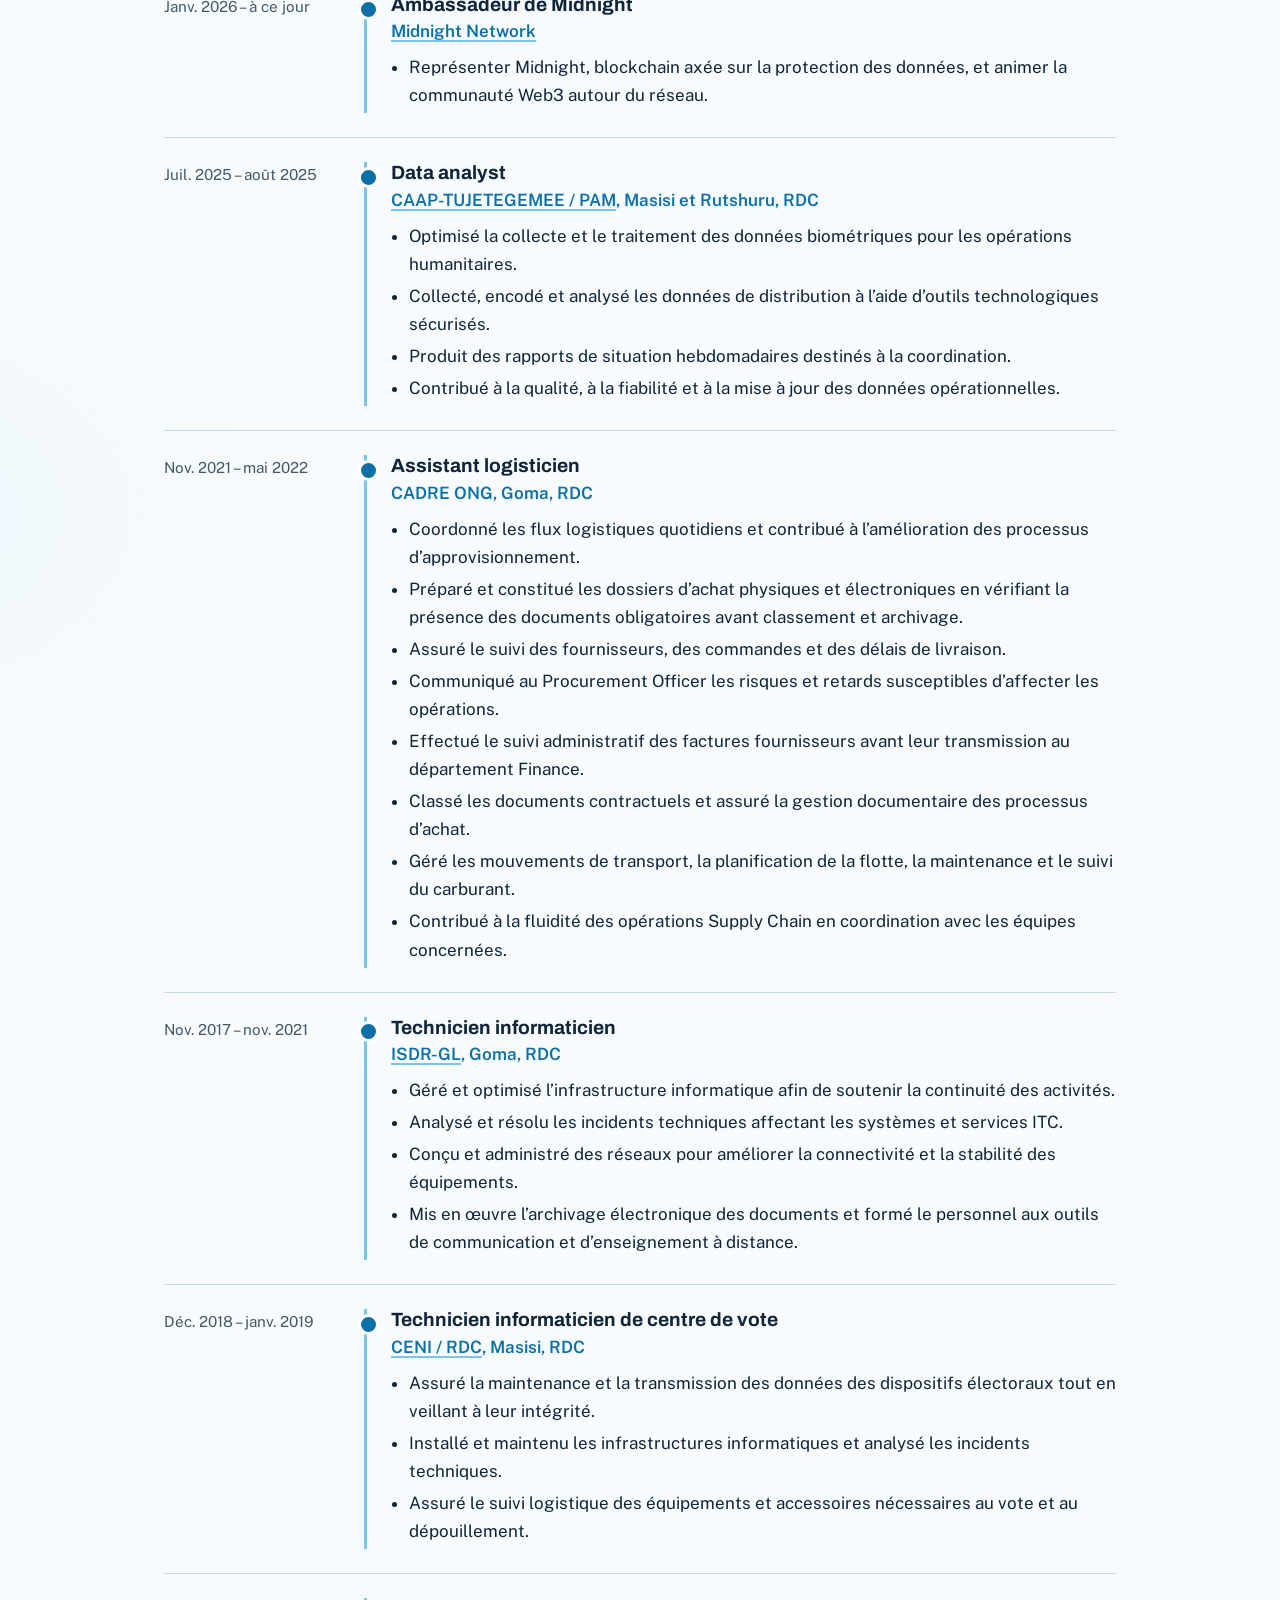
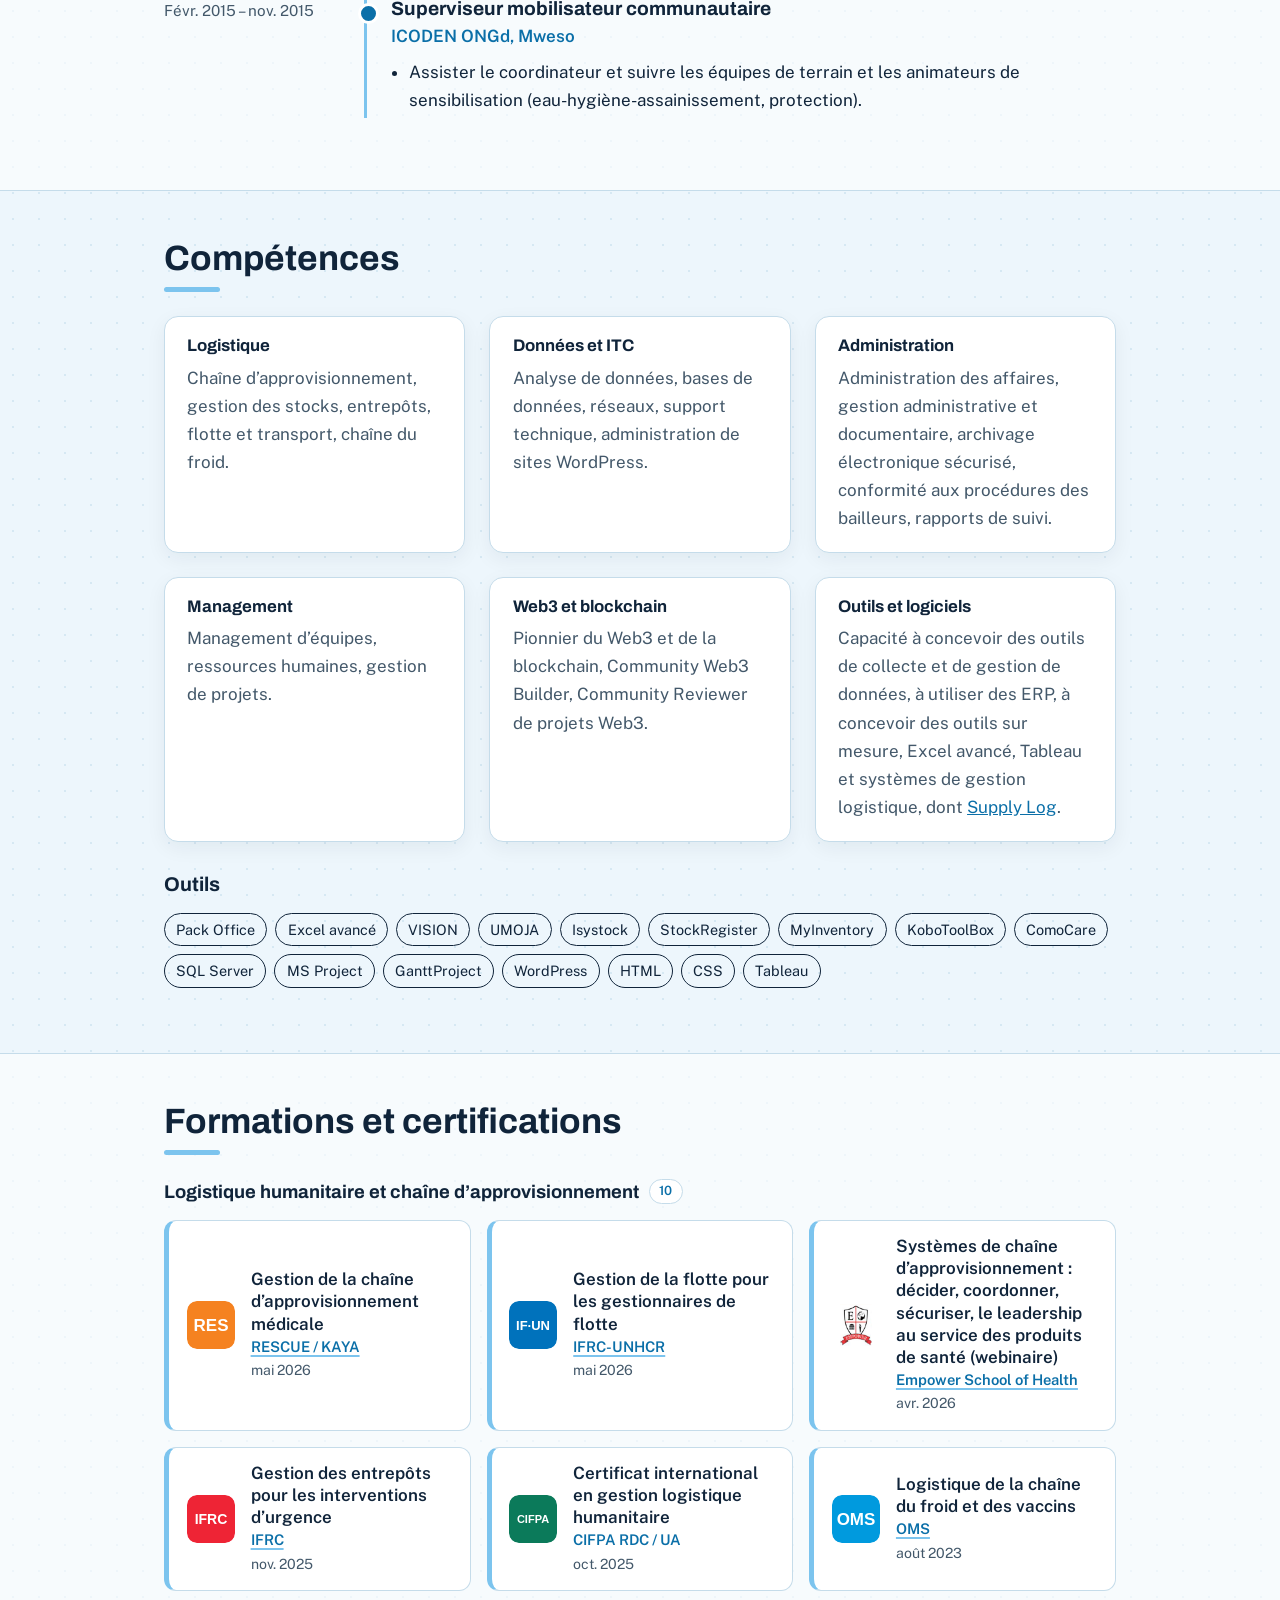
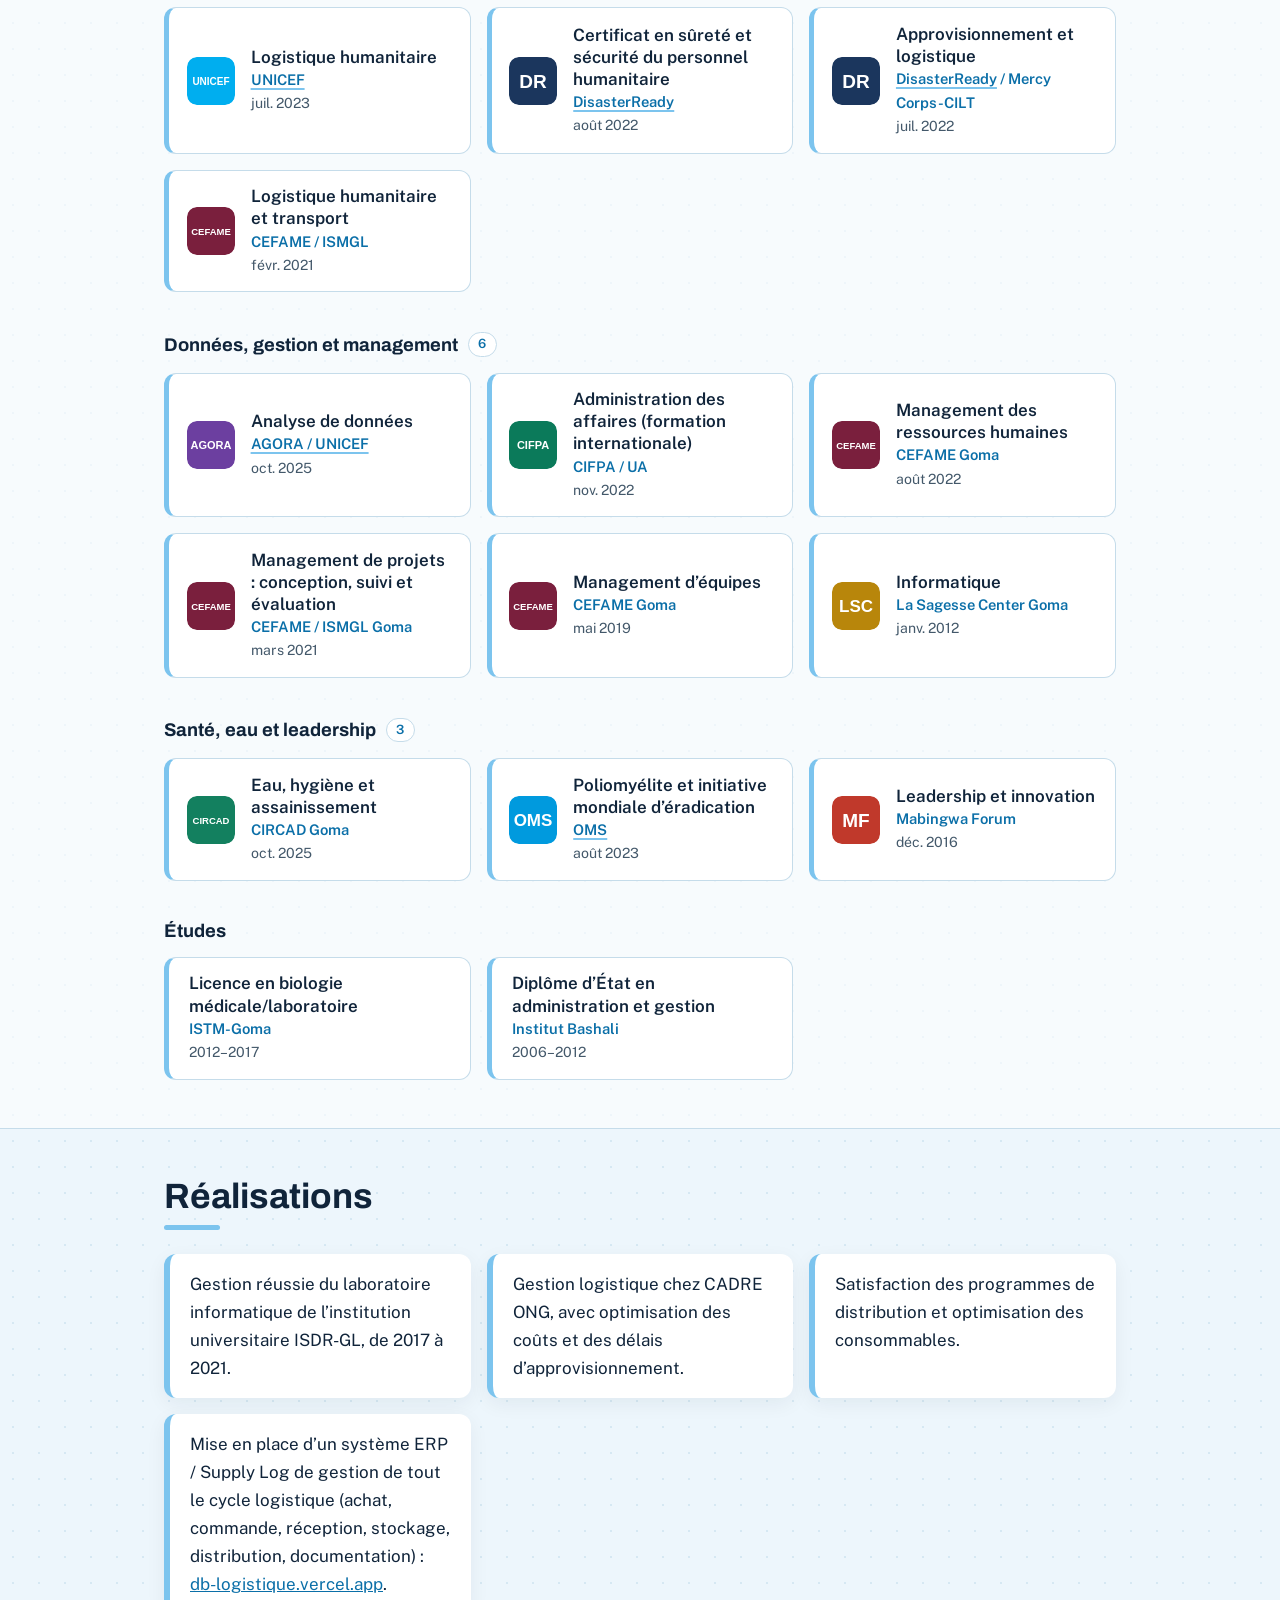
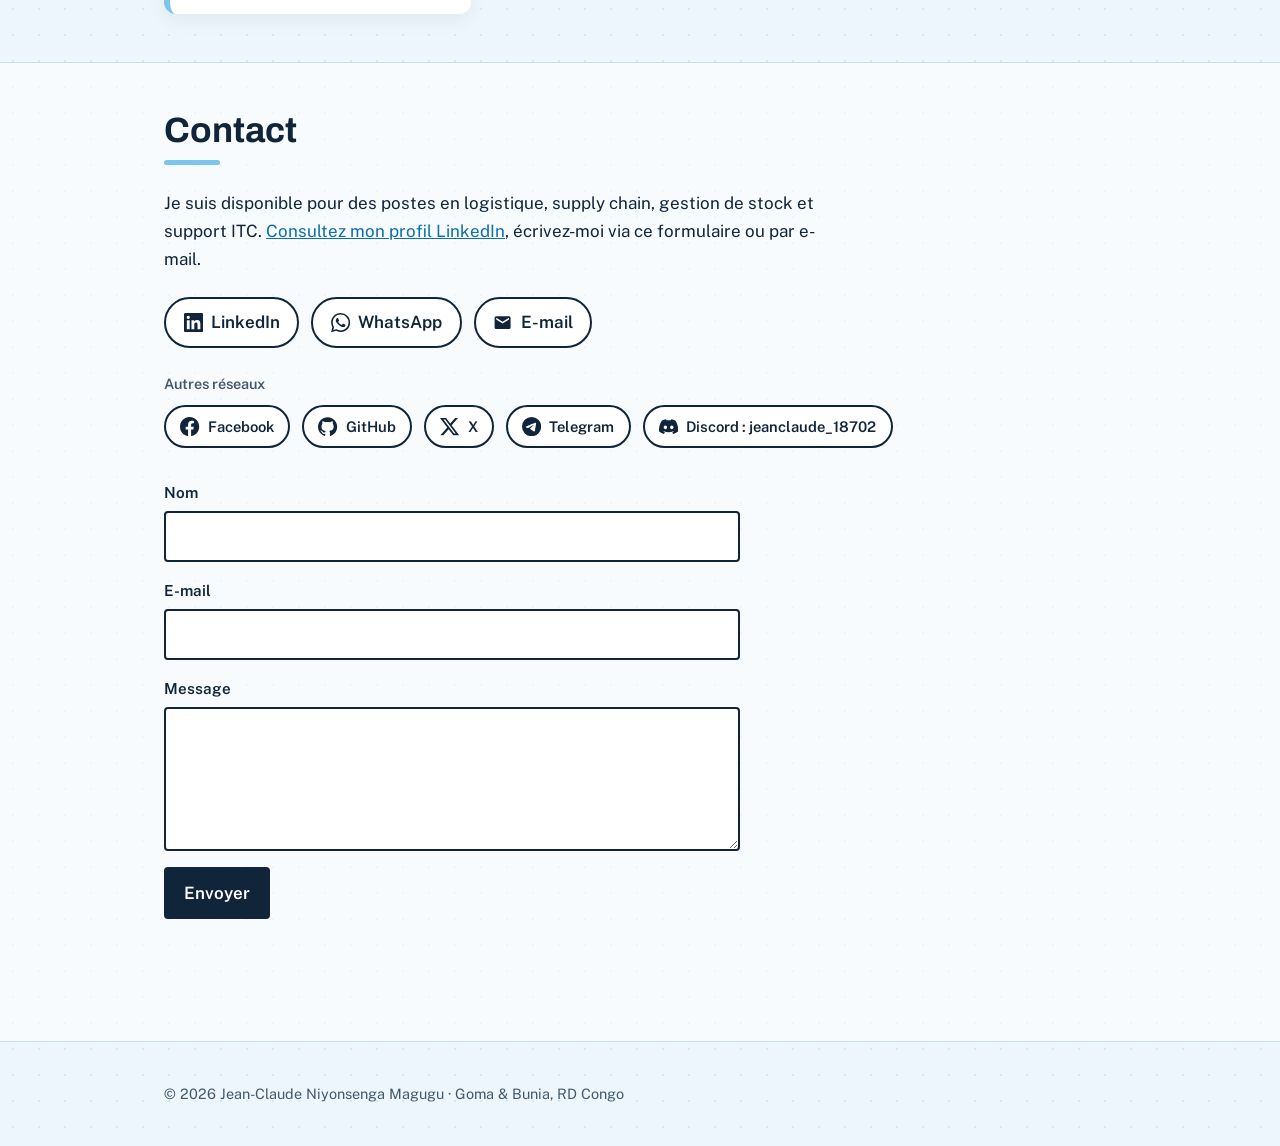
==== commit 1519e956: "Add files via upload" ====
--- a/index.html
+++ b/index.html
@@ -21,15 +21,16 @@
 <div class="wrap hero"><div><div class="idrow"><img class="photo" src="photo.jpg" alt="Portrait de Jean-Claude Niyonsenga Magugu" width="144" height="144"><div><p class="hello">Bonjour, je suis <span aria-hidden="true">👋</span></p><h1>Jean-Claude Niyonsenga Magugu</h1></div></div><p class="role">Logisticien humanitaire, Supply Chain et ITC en RDC. J’organise les approvisionnements, les stocks et la flotte des programmes humanitaires et institutionnels au Nord-Kivu, au Sud-Kivu et en Ituri, avec un appui ITC et gestion des données qui fiabilise le suivi et la traçabilité des opérations.</p><a class="btn" href="#contact">Me contacter</a>
 <a class="btn alt" href="CV_Jean-Claude_Niyonsenga_Magugu.pdf" download>Télécharger mon CV</a></div>
 <aside class="card" aria-labelledby="fiche"><h2 id="fiche">Fiche en bref</h2><dl><dt>Expérience</dt><dd>Plus de 5 ans</dd><dt>Base</dt><dd>Goma &amp; Bunia, RD Congo</dd><dt>Zones</dt><dd>Nord-Kivu, Sud-Kivu, Ituri (Bunia)</dd><dt>Logiciels</dt><dd>Excel, VISION, UMOJA, Isystock</dd><dt>Langues</dt><dd>Français, anglais, swahili</dd></dl></aside></div>
-<div class="wrap stats"><div class="stat"><b>5+</b>ans d’expérience</div><div class="stat"><b>18</b>formations et certifications<span class="sub">dont 9 en logistique et Supply Chain</span></div><div class="stat"><b>3</b>provinces d’intervention</div></div>
+<div class="wrap stats"><div class="stat"><b>5+</b>ans d’expérience</div><div class="stat"><b>19</b>formations et certifications<span class="sub">dont 10 en logistique et Supply Chain</span></div><div class="stat"><b>3</b>provinces d’intervention</div></div>
 <div class="marquee" aria-hidden="true"><div class="track"><span class="chip">Logistique humanitaire</span><span class="chip">Gestion de stocks</span><span class="chip">Flotte et transport</span><span class="chip">Chaîne d’approvisionnement</span><span class="chip">Chaîne du froid</span><span class="chip">Analyse de données</span><span class="chip">Support ITC</span><span class="chip">Administration</span><span class="chip">Archivage électronique</span><span class="chip">Web3 et blockchain</span><span class="chip">Nord-Kivu · Sud-Kivu · Ituri</span><span class="chip">Logistique humanitaire</span><span class="chip">Gestion de stocks</span><span class="chip">Flotte et transport</span><span class="chip">Chaîne d’approvisionnement</span><span class="chip">Chaîne du froid</span><span class="chip">Analyse de données</span><span class="chip">Support ITC</span><span class="chip">Administration</span><span class="chip">Archivage électronique</span><span class="chip">Web3 et blockchain</span><span class="chip">Nord-Kivu · Sud-Kivu · Ituri</span></div></div>
 <section id="profil"><div class="wrap"><h2>Profil</h2><div class="prose"><p>Professionnel logisticien humanitaire, Supply Chain et ITC, avec plus de cinq ans d’expérience dans des contextes humanitaires et institutionnels, en logistique, gestion des données et technologies de l’information. Spécialisé en gestion de la chaîne d’approvisionnement, des stocks, des entrepôts, des assets et de la flotte, de la commande à la livraison, avec le souci de la traçabilité et de la conformité aux procédures des bailleurs.</p><p>Mon expertise ITC et en gestion des données est un atout complémentaire qui me permet d’utiliser des outils de gestion de stock, de produire des rapports fiables, de sécuriser l’archivage des documents et d’appuyer les équipes en support technique. Reconnu pour ma rigueur et ma transparence, j’optimise les flux et garantis la continuité opérationnelle, avec un souci constant des résultats, au Nord-Kivu, au Sud-Kivu, en Ituri et en RDC en général.</p></div></div></section>
 <section id="experience"><div class="wrap"><h2>Expérience professionnelle</h2><article class="job"><div class="when">Janv. 2026 – à ce jour</div><div><h3>Ambassadeur de Midnight</h3><p class="org"><a href="https://midnight.network/" target="_blank" rel="noopener noreferrer">Midnight Network</a></p><ul><li>Représenter Midnight, blockchain axée sur la protection des données, et animer la communauté Web3 autour du réseau.</li></ul></div></article><article class="job"><div class="when">Juil. 2025 – août 2025</div><div><h3>Data analyst</h3><p class="org"><a href="https://caap-tujitegemee.org/fr/" target="_blank" rel="noopener noreferrer">CAAP-TUJETEGEMEE / PAM</a>, Masisi et Rutshuru, RDC</p><ul><li>Optimisé la collecte et le traitement des données biométriques pour les opérations humanitaires.</li><li>Collecté, encodé et analysé les données de distribution à l’aide d’outils technologiques sécurisés.</li><li>Produit des rapports de situation hebdomadaires destinés à la coordination.</li><li>Contribué à la qualité, à la fiabilité et à la mise à jour des données opérationnelles.</li></ul></div></article><article class="job"><div class="when">Nov. 2021 – mai 2022</div><div><h3>Assistant logisticien</h3><p class="org">CADRE ONG, Goma, RDC</p><ul><li>Coordonné les flux logistiques quotidiens et contribué à l’amélioration des processus d’approvisionnement.</li><li>Préparé et constitué les dossiers d’achat physiques et électroniques en vérifiant la présence des documents obligatoires avant classement et archivage.</li><li>Assuré le suivi des fournisseurs, des commandes et des délais de livraison.</li><li>Communiqué au Procurement Officer les risques et retards susceptibles d’affecter les opérations.</li><li>Effectué le suivi administratif des factures fournisseurs avant leur transmission au département Finance.</li><li>Classé les documents contractuels et assuré la gestion documentaire des processus d’achat.</li><li>Géré les mouvements de transport, la planification de la flotte, la maintenance et le suivi du carburant.</li><li>Contribué à la fluidité des opérations Supply Chain en coordination avec les équipes concernées.</li></ul></div></article><article class="job"><div class="when">Nov. 2017 – nov. 2021</div><div><h3>Technicien informaticien</h3><p class="org"><a href="https://isdrgl.org/" target="_blank" rel="noopener noreferrer">ISDR-GL</a>, Goma, RDC</p><ul><li>Géré et optimisé l’infrastructure informatique afin de soutenir la continuité des activités.</li><li>Analysé et résolu les incidents techniques affectant les systèmes et services ITC.</li><li>Conçu et administré des réseaux pour améliorer la connectivité et la stabilité des équipements.</li><li>Mis en œuvre l’archivage électronique des documents et formé le personnel aux outils de communication et d’enseignement à distance.</li></ul></div></article><article class="job"><div class="when">Déc. 2018 – janv. 2019</div><div><h3>Technicien informaticien de centre de vote</h3><p class="org"><a href="https://www.ceni.cd/" target="_blank" rel="noopener noreferrer">CENI / RDC</a>, Masisi, RDC</p><ul><li>Assuré la maintenance et la transmission des données des dispositifs électoraux tout en veillant à leur intégrité.</li><li>Installé et maintenu les infrastructures informatiques et analysé les incidents techniques.</li><li>Assuré le suivi logistique des équipements et accessoires nécessaires au vote et au dépouillement.</li></ul></div></article><article class="job"><div class="when">Févr. 2015 – nov. 2015</div><div><h3>Superviseur mobilisateur communautaire</h3><p class="org">ICODEN ONGd, Mweso</p><ul><li>Assister le coordinateur et suivre les équipes de terrain et les animateurs de sensibilisation (eau-hygiène-assainissement, protection).</li></ul></div></article></div></section>
 <section id="competences"><div class="wrap"><h2>Compétences</h2><div class="grid"><div><h3>Logistique</h3><p>Chaîne d’approvisionnement, gestion des stocks, entrepôts, flotte et transport, chaîne du froid.</p></div><div><h3>Données et ITC</h3><p>Analyse de données, bases de données, réseaux, support technique, administration de sites WordPress.</p></div><div><h3>Administration</h3><p>Administration des affaires, gestion administrative et documentaire, archivage électronique sécurisé, conformité aux procédures des bailleurs, rapports de suivi.</p></div><div><h3>Management</h3><p>Management d’équipes, ressources humaines, gestion de projets.</p></div><div><h3>Web3 et blockchain</h3><p>Pionnier du Web3 et de la blockchain, Community Web3 Builder, Community Reviewer de projets Web3.</p></div><div><h3>Outils et logiciels</h3><p>Capacité à concevoir des outils de collecte et de gestion de données, à utiliser des ERP, à concevoir des outils sur mesure, Excel avancé, Tableau et systèmes de gestion logistique, dont <a href="https://db-logistique.vercel.app/" target="_blank" rel="noopener noreferrer">Supply Log</a>.</p></div></div><h3 style="margin:2rem 0 .75rem">Outils</h3><ul class="tags"><li>Pack Office</li><li>Excel avancé</li><li>VISION</li><li>UMOJA</li><li>Isystock</li><li>StockRegister</li><li>MyInventory</li><li>KoboToolBox</li><li>ComoCare</li><li>SQL Server</li><li>MS Project</li><li>GanttProject</li><li>WordPress</li><li>HTML</li><li>CSS</li><li>Tableau</li></ul></div></section>
 <section id="formations"><div class="wrap"><h2>Formations et certifications</h2>
-<div class="cat"><h3>Logistique humanitaire et chaîne d’approvisionnement <span class="count">9</span></h3><ul class="certs">
+<div class="cat"><h3>Logistique humanitaire et chaîne d’approvisionnement <span class="count">10</span></h3><ul class="certs">
 <li class="cert"><img src="[data-uri]" alt="" width="48" height="48" loading="lazy"><div><b>Gestion de la chaîne d’approvisionnement médicale</b><span><a href="https://kayaconnect.org/" target="_blank" rel="noopener noreferrer">RESCUE / KAYA</a></span><time>mai 2026</time></div></li>
 <li class="cert"><img src="[data-uri]" alt="" width="48" height="48" loading="lazy"><div><b>Gestion de la flotte pour les gestionnaires de flotte</b><span><a href="https://ifrc.csod.com/client/ifrc/default.aspx" target="_blank" rel="noopener noreferrer">IFRC-UNHCR</a></span><time>mai 2026</time></div></li>
+<li class="cert"><img src="[data-uri]" alt="" width="48" height="48" loading="lazy"><div><b>Systèmes de chaîne d’approvisionnement : décider, coordonner, sécuriser, le leadership au service des produits de santé (webinaire)</b><span><a href="https://empowerswiss.com/" target="_blank" rel="noopener noreferrer">Empower School of Health</a></span><time>avr. 2026</time></div></li>
 <li class="cert"><img src="[data-uri]" alt="" width="48" height="48" loading="lazy"><div><b>Gestion des entrepôts pour les interventions d’urgence</b><span><a href="https://ifrc.csod.com/client/ifrc/default.aspx" target="_blank" rel="noopener noreferrer">IFRC</a></span><time>nov. 2025</time></div></li>
 <li class="cert"><img src="[data-uri]" alt="" width="48" height="48" loading="lazy"><div><b>Certificat international en gestion logistique humanitaire</b><span>CIFPA RDC / UA</span><time>oct. 2025</time></div></li>
 <li class="cert"><img src="[data-uri]" alt="" width="48" height="48" loading="lazy"><div><b>Logistique de la chaîne du froid et des vaccins</b><span><a href="https://openwho.org/" target="_blank" rel="noopener noreferrer">OMS</a></span><time>août 2023</time></div></li>
@@ -74,15 +75,16 @@
 <div class="wrap hero"><div><div class="idrow"><img class="photo" src="photo.jpg" alt="Portrait of Jean-Claude Niyonsenga Magugu" width="144" height="144"><div><p class="hello">Hello, I’m <span aria-hidden="true">👋</span></p><h1>Jean-Claude Niyonsenga Magugu</h1></div></div><p class="role">Humanitarian, Supply Chain and ITC logistician in the DRC. I organize procurement, stock and fleet for humanitarian and institutional programs in North Kivu, South Kivu and Ituri, with ITC and data management support that makes the tracking and traceability of operations reliable.</p><a class="btn" href="#en-contact">Contact me</a>
 <a class="btn alt" href="CV_Jean-Claude_Niyonsenga_Magugu.pdf" download>Download my CV (in French)</a></div>
 <aside class="card" aria-labelledby="en-fiche"><h2 id="en-fiche">At a glance</h2><dl><dt>Experience</dt><dd>Over 5 years</dd><dt>Base</dt><dd>Goma &amp; Bunia, DR Congo</dd><dt>Areas</dt><dd>North Kivu, South Kivu, Ituri (Bunia)</dd><dt>Software</dt><dd>Excel, VISION, UMOJA, Isystock</dd><dt>Languages</dt><dd>French, English, Swahili</dd></dl></aside></div>
-<div class="wrap stats"><div class="stat"><b>5+</b>years of experience</div><div class="stat"><b>18</b>trainings and certifications<span class="sub">including 9 in logistics and Supply Chain</span></div><div class="stat"><b>3</b>provinces of operation</div></div>
+<div class="wrap stats"><div class="stat"><b>5+</b>years of experience</div><div class="stat"><b>19</b>trainings and certifications<span class="sub">including 10 in logistics and Supply Chain</span></div><div class="stat"><b>3</b>provinces of operation</div></div>
 <div class="marquee" aria-hidden="true"><div class="track"><span class="chip">Humanitarian logistics</span><span class="chip">Stock management</span><span class="chip">Fleet and transport</span><span class="chip">Supply chain</span><span class="chip">Cold chain</span><span class="chip">Data analysis</span><span class="chip">ITC support</span><span class="chip">Administration</span><span class="chip">Electronic archiving</span><span class="chip">Web3 and blockchain</span><span class="chip">North Kivu · South Kivu · Ituri</span><span class="chip">Humanitarian logistics</span><span class="chip">Stock management</span><span class="chip">Fleet and transport</span><span class="chip">Supply chain</span><span class="chip">Cold chain</span><span class="chip">Data analysis</span><span class="chip">ITC support</span><span class="chip">Administration</span><span class="chip">Electronic archiving</span><span class="chip">Web3 and blockchain</span><span class="chip">North Kivu · South Kivu · Ituri</span></div></div>
 <section id="en-profil"><div class="wrap"><h2>Profile</h2><div class="prose"><p>Humanitarian logistics, Supply Chain and ITC professional with more than five years of experience in humanitarian and institutional settings, in logistics, data management and information technology. Specialized in supply chain, stock, warehouse, asset and fleet management, from order to delivery, with a focus on traceability and compliance with donor procedures.</p><p>My ITC and data management expertise is a complementary strength that allows me to use stock management tools, produce reliable reports, secure the archiving of documents and support teams with technical assistance. Known for my rigor and transparency, I optimize flows and ensure operational continuity, with a constant focus on results, in North Kivu, South Kivu, Ituri and the DRC in general.</p></div></div></section>
 <section id="en-experience"><div class="wrap"><h2>Professional experience</h2><article class="job"><div class="when">Jan. 2026 – present</div><div><h3>Midnight Ambassador</h3><p class="org"><a href="https://midnight.network/" target="_blank" rel="noopener noreferrer">Midnight Network</a></p><ul><li>Represent Midnight, a data-protection-focused blockchain, and engage the Web3 community around the network.</li></ul></div></article><article class="job"><div class="when">Jul. 2025 – Aug. 2025</div><div><h3>Data analyst</h3><p class="org"><a href="https://caap-tujitegemee.org/fr/" target="_blank" rel="noopener noreferrer">CAAP-TUJETEGEMEE / PAM</a>, Masisi and Rutshuru, DRC</p><ul><li>Optimized the collection and processing of biometric data for humanitarian operations.</li><li>Collected, encoded and analyzed distribution data using secure technology tools.</li><li>Produced weekly situation reports for the coordination team.</li><li>Contributed to the quality, reliability and updating of operational data.</li></ul></div></article><article class="job"><div class="when">Nov. 2021 – May 2022</div><div><h3>Logistics assistant</h3><p class="org">CADRE NGO, Goma, DRC</p><ul><li>Coordinated daily logistics flows and contributed to improving procurement processes.</li><li>Prepared and compiled physical and electronic procurement files, checking that all mandatory documents were present before filing and archiving.</li><li>Monitored suppliers, orders and delivery lead times.</li><li>Reported to the Procurement Officer any risks and delays likely to affect operations.</li><li>Handled the administrative follow-up of supplier invoices before sending them to the Finance department.</li><li>Filed contractual documents and managed the documentation of procurement processes.</li><li>Managed transport movements, fleet planning, maintenance and fuel monitoring.</li><li>Helped keep Supply Chain operations running smoothly in coordination with the teams involved.</li></ul></div></article><article class="job"><div class="when">Nov. 2017 – Nov. 2021</div><div><h3>IT technician</h3><p class="org"><a href="https://isdrgl.org/" target="_blank" rel="noopener noreferrer">ISDR-GL</a>, Goma, DRC</p><ul><li>Managed and optimized the IT infrastructure to support business continuity.</li><li>Analyzed and resolved technical incidents affecting ITC systems and services.</li><li>Designed and administered networks to improve connectivity and equipment stability.</li><li>Implemented electronic document archiving and trained staff in communication and distance-learning tools.</li></ul></div></article><article class="job"><div class="when">Dec. 2018 – Jan. 2019</div><div><h3>Polling center IT technician</h3><p class="org"><a href="https://www.ceni.cd/" target="_blank" rel="noopener noreferrer">CENI / DRC</a>, Masisi, DRC</p><ul><li>Maintained electoral devices and transmitted their data while ensuring data integrity.</li><li>Installed and maintained IT infrastructure and analyzed technical incidents.</li><li>Tracked the logistics of the equipment and accessories needed for voting and counting.</li></ul></div></article><article class="job"><div class="when">Feb. 2015 – Nov. 2015</div><div><h3>Community mobilization supervisor</h3><p class="org">ICODEN NGO, Mweso</p><ul><li>Assisted the coordinator and monitored field teams and awareness-session facilitators (water-sanitation-hygiene, protection).</li></ul></div></article></div></section>
 <section id="en-competences"><div class="wrap"><h2>Skills</h2><div class="grid"><div><h3>Logistics</h3><p>Supply chain, stock management, warehouses, fleet and transport, cold chain.</p></div><div><h3>Data and ITC</h3><p>Data analysis, databases, networks, technical support, WordPress site administration.</p></div><div><h3>Administration</h3><p>Business administration, administrative and document management, secure electronic archiving, compliance with donor procedures, monitoring reports.</p></div><div><h3>Management</h3><p>Team management, human resources, project management.</p></div><div><h3>Web3 and blockchain</h3><p>Web3 and blockchain pioneer, Community Web3 Builder, Community Reviewer of Web3 projects.</p></div><div><h3>Tools and software</h3><p>Ability to design data collection and data management tools, use ERP systems, build custom tools, advanced Excel, Tableau and logistics management systems, such as <a href="https://db-logistique.vercel.app/" target="_blank" rel="noopener noreferrer">Supply Log</a>.</p></div></div><h3 style="margin:2rem 0 .75rem">Tools</h3><ul class="tags"><li>Office suite</li><li>Advanced Excel</li><li>VISION</li><li>UMOJA</li><li>Isystock</li><li>StockRegister</li><li>MyInventory</li><li>KoboToolBox</li><li>ComoCare</li><li>SQL Server</li><li>MS Project</li><li>GanttProject</li><li>WordPress</li><li>HTML</li><li>CSS</li><li>Tableau</li></ul></div></section>
 <section id="en-formations"><div class="wrap"><h2>Training and certifications</h2>
-<div class="cat"><h3>Humanitarian logistics and supply chain <span class="count">9</span></h3><ul class="certs">
+<div class="cat"><h3>Humanitarian logistics and supply chain <span class="count">10</span></h3><ul class="certs">
 <li class="cert"><img src="[data-uri]" alt="" width="48" height="48" loading="lazy"><div><b>Medical supply chain management</b><span><a href="https://kayaconnect.org/" target="_blank" rel="noopener noreferrer">RESCUE / KAYA</a></span><time>May 2026</time></div></li>
 <li class="cert"><img src="[data-uri]" alt="" width="48" height="48" loading="lazy"><div><b>Fleet management for fleet managers</b><span><a href="https://ifrc.csod.com/client/ifrc/default.aspx" target="_blank" rel="noopener noreferrer">IFRC-UNHCR</a></span><time>May 2026</time></div></li>
+<li class="cert"><img src="[data-uri]" alt="" width="48" height="48" loading="lazy"><div><b>Supply chain systems: deciding, coordinating, securing, leadership in the service of health products (webinar)</b><span><a href="https://empowerswiss.com/" target="_blank" rel="noopener noreferrer">Empower School of Health</a></span><time>Apr. 2026</time></div></li>
 <li class="cert"><img src="[data-uri]" alt="" width="48" height="48" loading="lazy"><div><b>Warehouse management for emergency response</b><span><a href="https://ifrc.csod.com/client/ifrc/default.aspx" target="_blank" rel="noopener noreferrer">IFRC</a></span><time>Nov. 2025</time></div></li>
 <li class="cert"><img src="[data-uri]" alt="" width="48" height="48" loading="lazy"><div><b>International certificate in humanitarian logistics management</b><span>CIFPA DRC / UA</span><time>Oct. 2025</time></div></li>
 <li class="cert"><img src="[data-uri]" alt="" width="48" height="48" loading="lazy"><div><b>Cold chain and vaccine logistics</b><span><a href="https://openwho.org/" target="_blank" rel="noopener noreferrer">WHO</a></span><time>Aug. 2023</time></div></li>
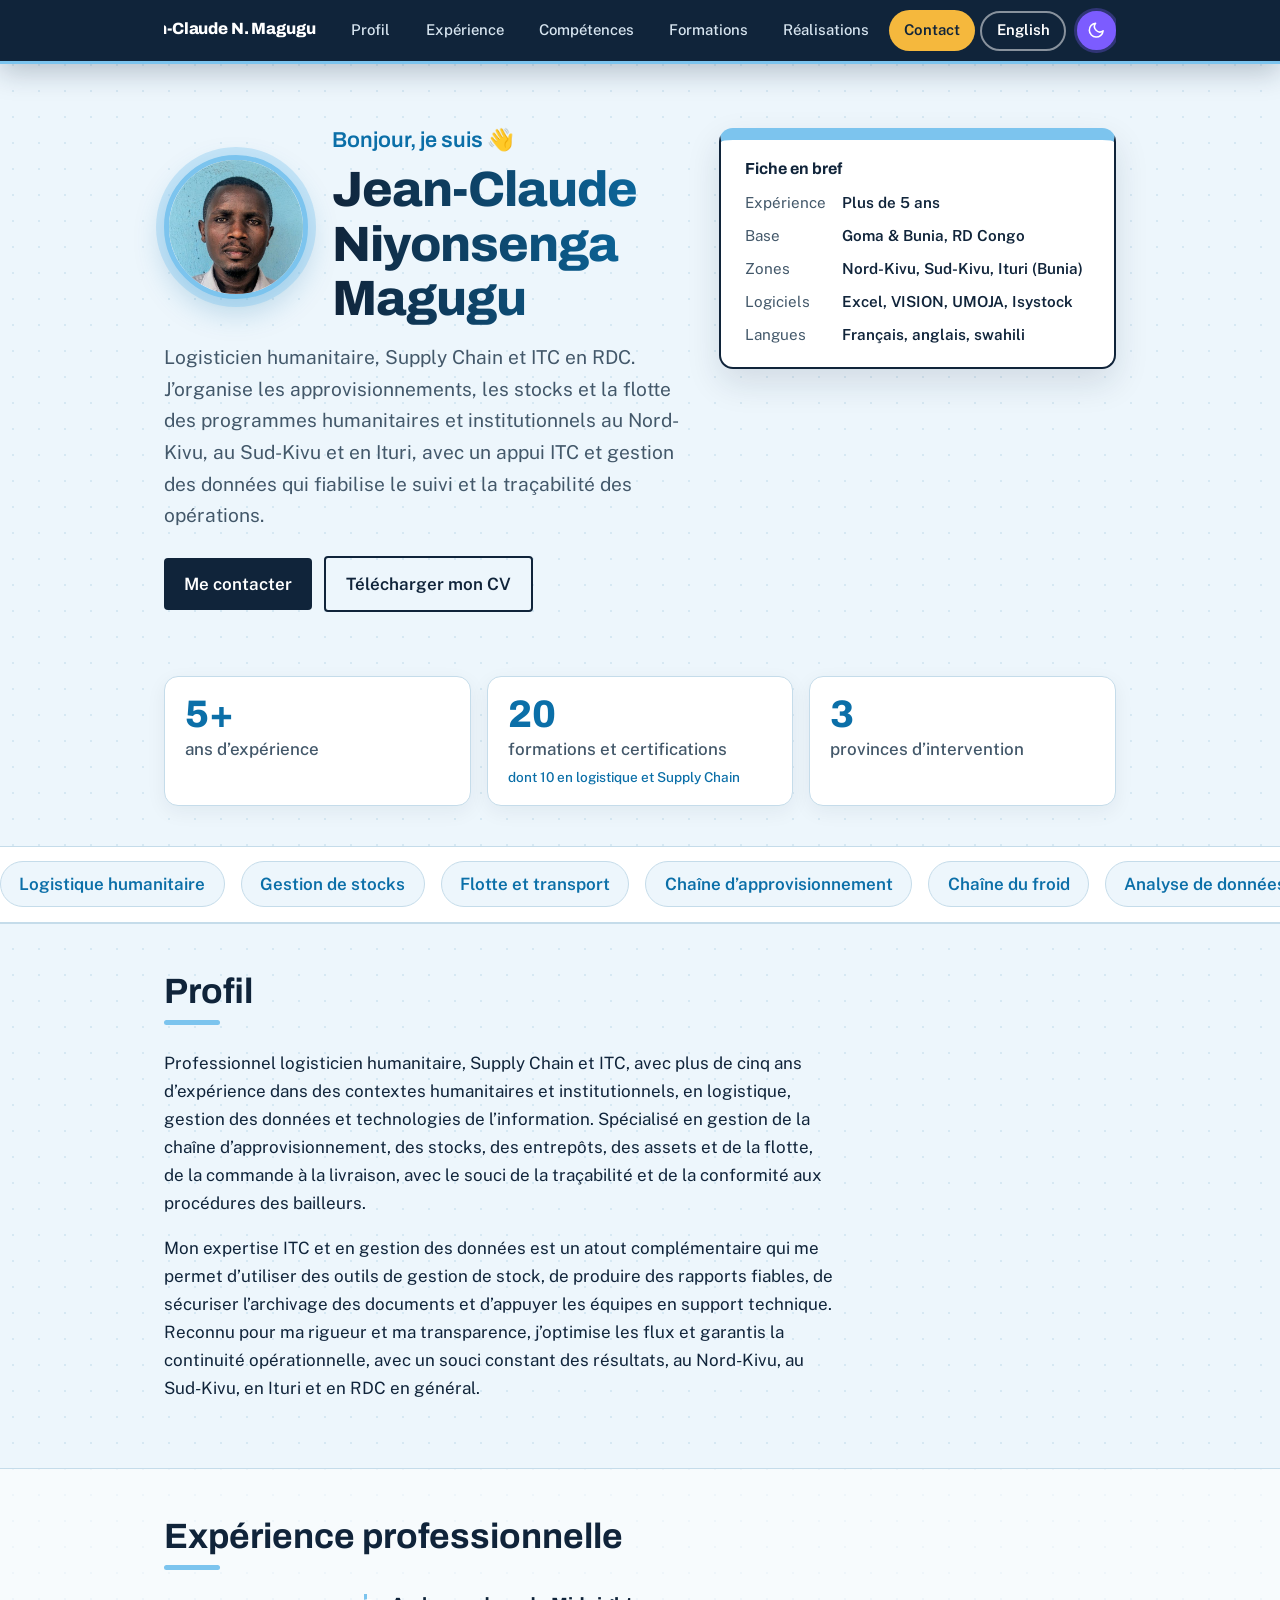
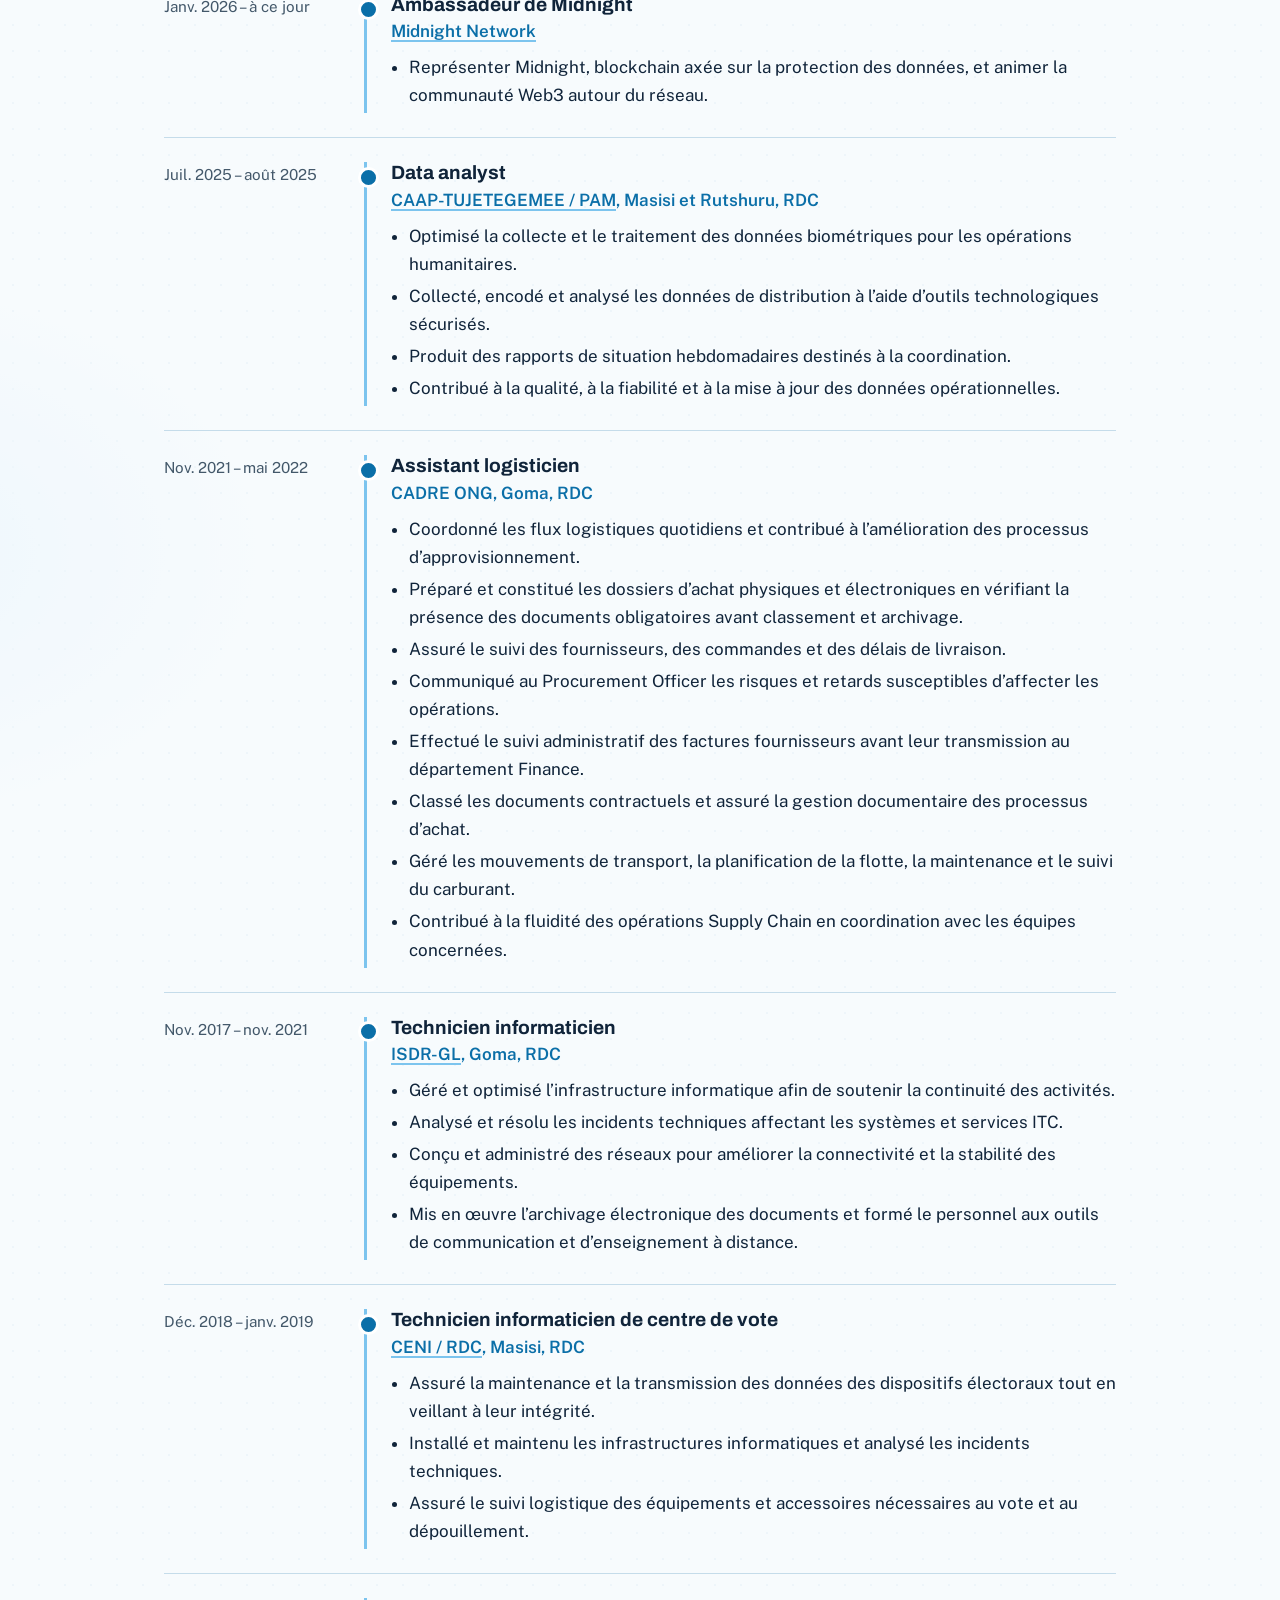
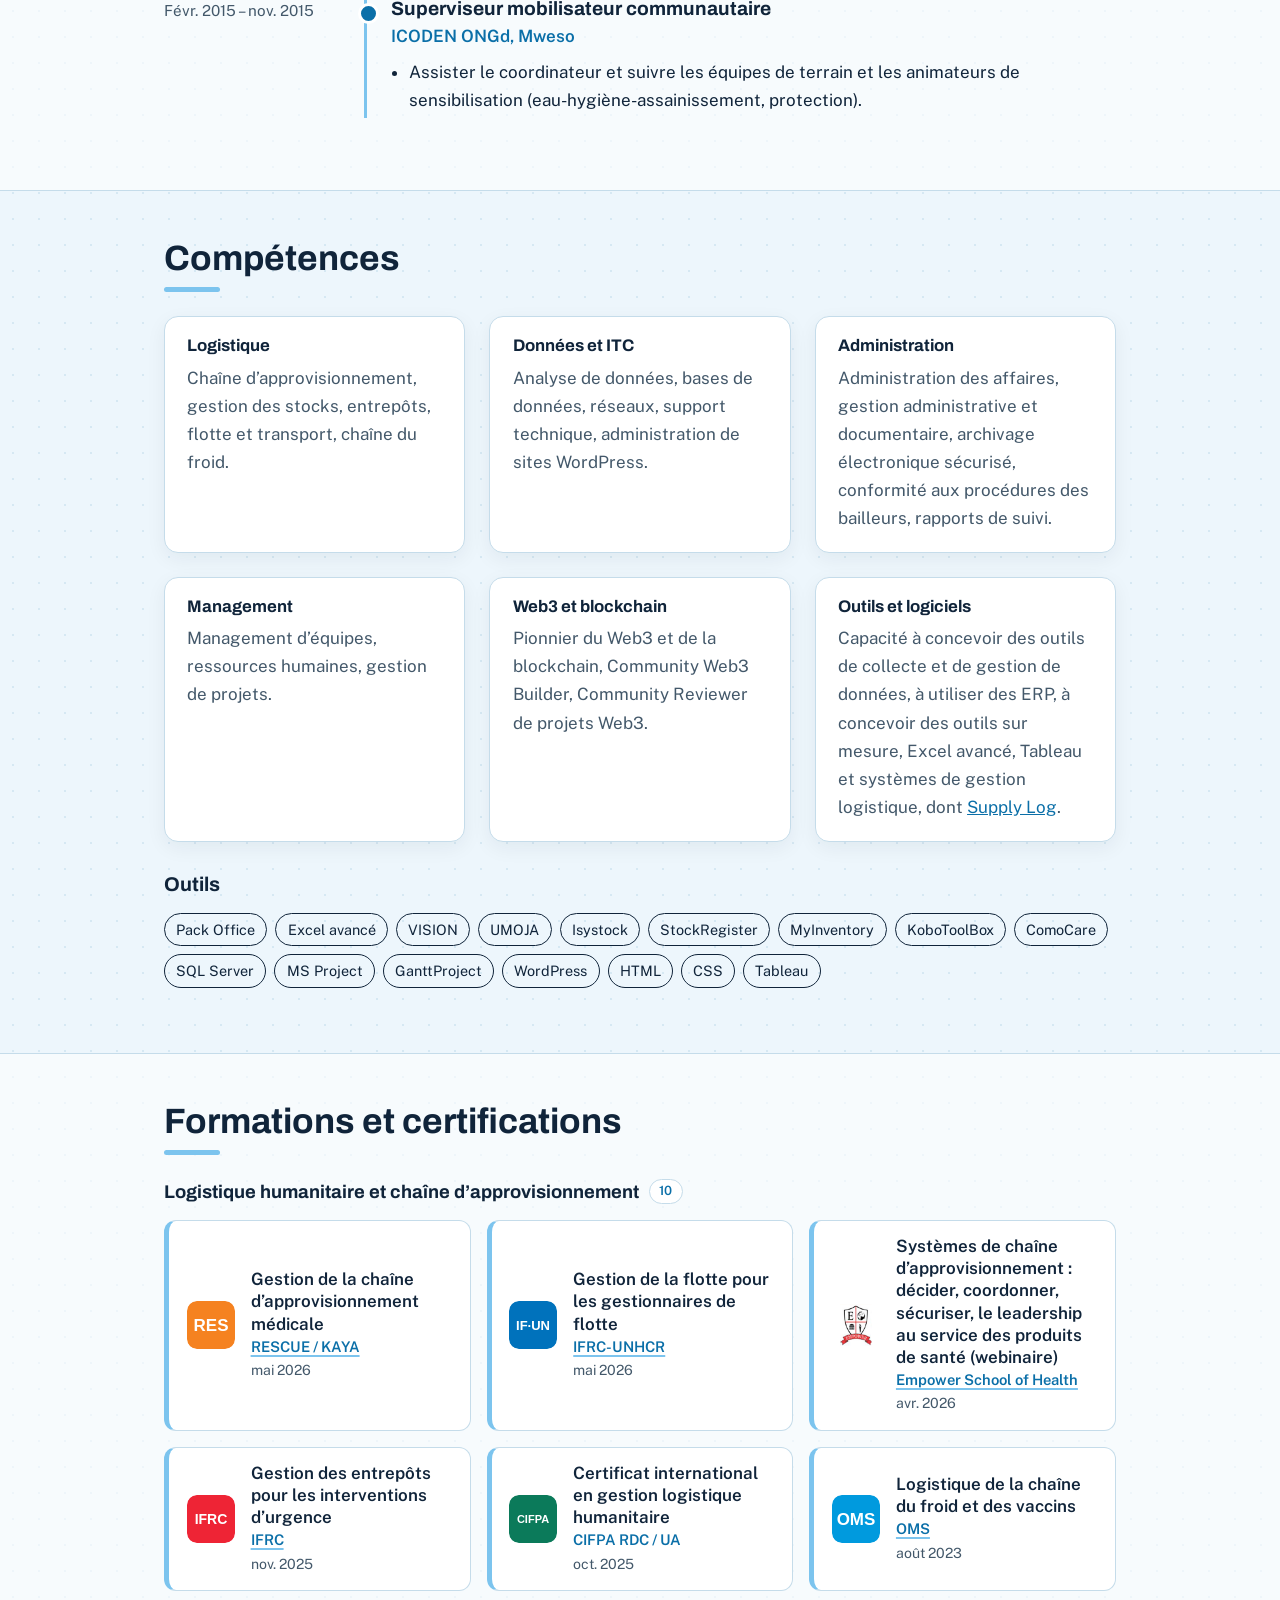
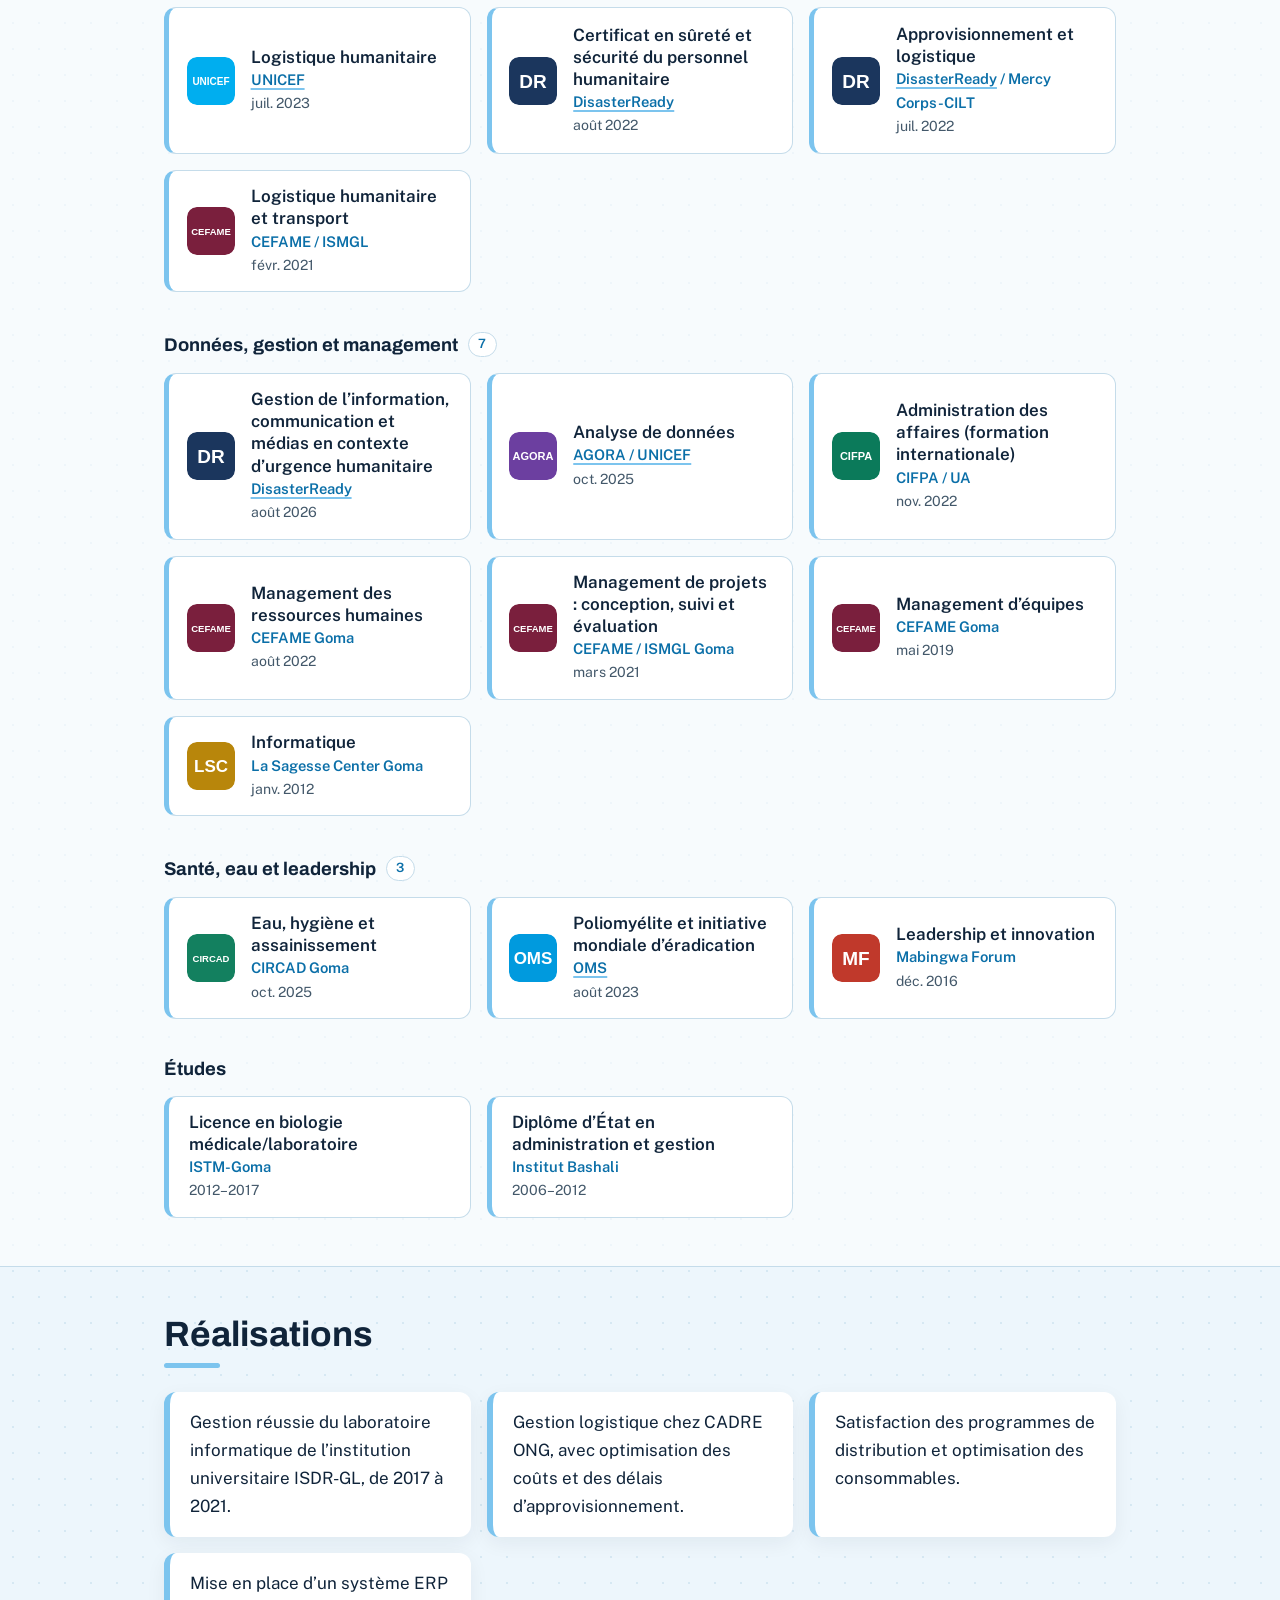
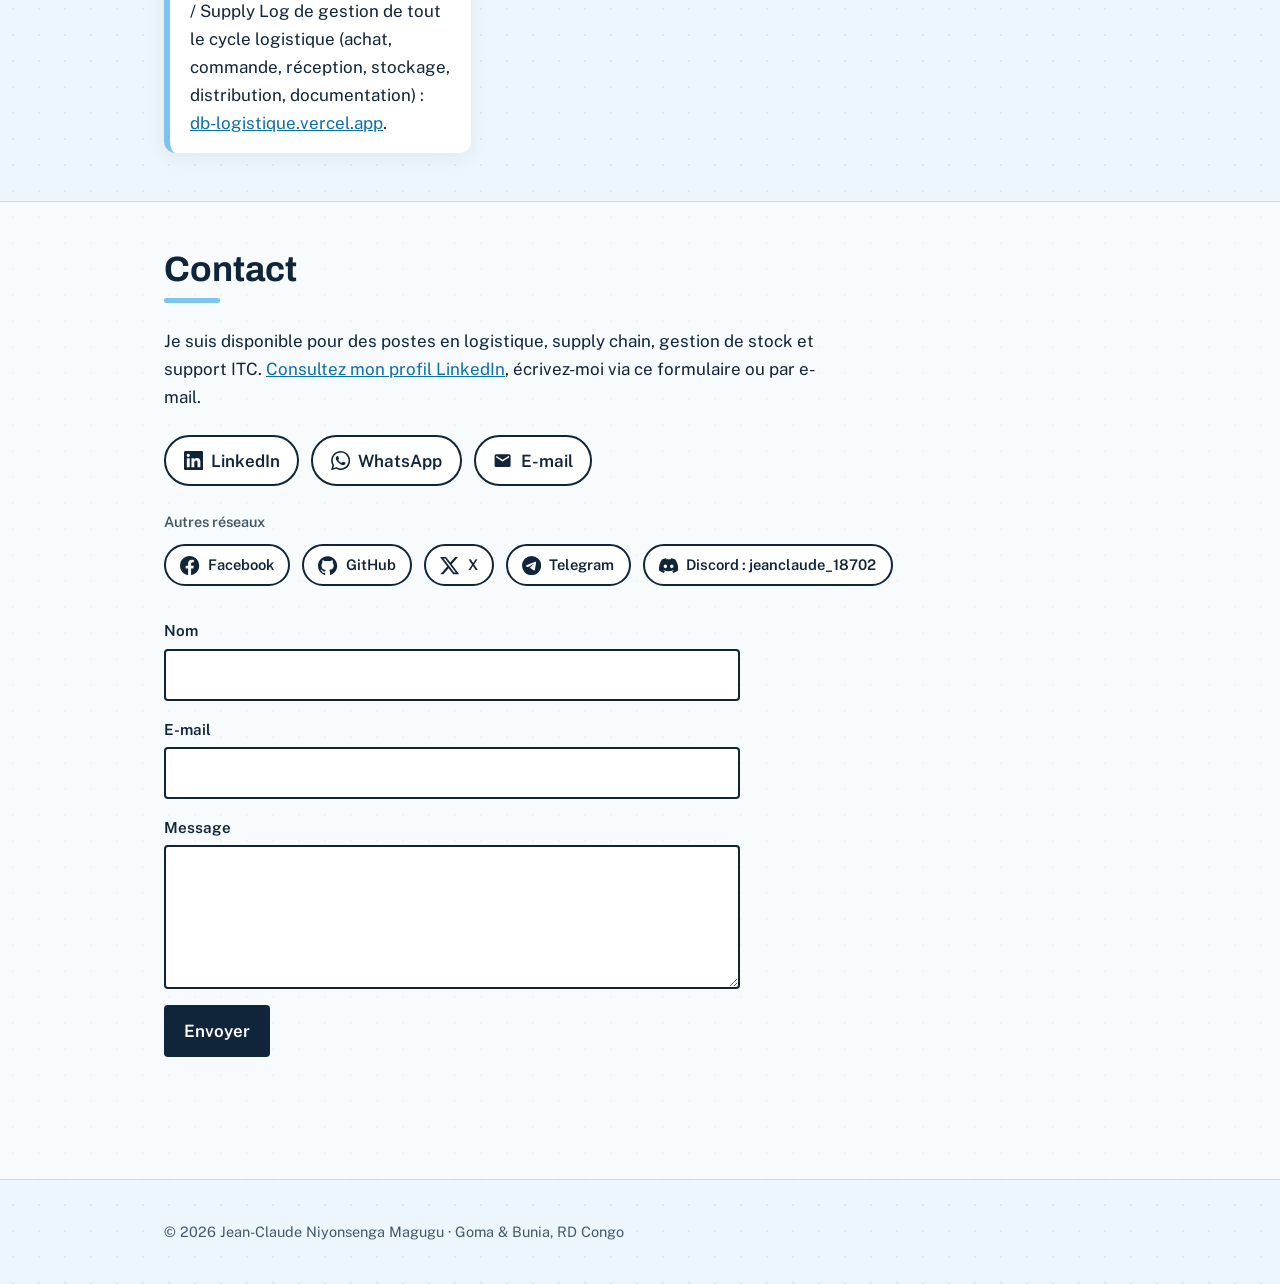
==== commit 3e63878c: "Add files via upload" ====
--- a/index.html
+++ b/index.html
@@ -21,7 +21,7 @@
 <div class="wrap hero"><div><div class="idrow"><img class="photo" src="photo.jpg" alt="Portrait de Jean-Claude Niyonsenga Magugu" width="144" height="144"><div><p class="hello">Bonjour, je suis <span aria-hidden="true">👋</span></p><h1>Jean-Claude Niyonsenga Magugu</h1></div></div><p class="role">Logisticien humanitaire, Supply Chain et ITC en RDC. J’organise les approvisionnements, les stocks et la flotte des programmes humanitaires et institutionnels au Nord-Kivu, au Sud-Kivu et en Ituri, avec un appui ITC et gestion des données qui fiabilise le suivi et la traçabilité des opérations.</p><a class="btn" href="#contact">Me contacter</a>
 <a class="btn alt" href="CV_Jean-Claude_Niyonsenga_Magugu.pdf" download>Télécharger mon CV</a></div>
 <aside class="card" aria-labelledby="fiche"><h2 id="fiche">Fiche en bref</h2><dl><dt>Expérience</dt><dd>Plus de 5 ans</dd><dt>Base</dt><dd>Goma &amp; Bunia, RD Congo</dd><dt>Zones</dt><dd>Nord-Kivu, Sud-Kivu, Ituri (Bunia)</dd><dt>Logiciels</dt><dd>Excel, VISION, UMOJA, Isystock</dd><dt>Langues</dt><dd>Français, anglais, swahili</dd></dl></aside></div>
-<div class="wrap stats"><div class="stat"><b>5+</b>ans d’expérience</div><div class="stat"><b>19</b>formations et certifications<span class="sub">dont 10 en logistique et Supply Chain</span></div><div class="stat"><b>3</b>provinces d’intervention</div></div>
+<div class="wrap stats"><div class="stat"><b>5+</b>ans d’expérience</div><div class="stat"><b>20</b>formations et certifications<span class="sub">dont 10 en logistique et Supply Chain</span></div><div class="stat"><b>3</b>provinces d’intervention</div></div>
 <div class="marquee" aria-hidden="true"><div class="track"><span class="chip">Logistique humanitaire</span><span class="chip">Gestion de stocks</span><span class="chip">Flotte et transport</span><span class="chip">Chaîne d’approvisionnement</span><span class="chip">Chaîne du froid</span><span class="chip">Analyse de données</span><span class="chip">Support ITC</span><span class="chip">Administration</span><span class="chip">Archivage électronique</span><span class="chip">Web3 et blockchain</span><span class="chip">Nord-Kivu · Sud-Kivu · Ituri</span><span class="chip">Logistique humanitaire</span><span class="chip">Gestion de stocks</span><span class="chip">Flotte et transport</span><span class="chip">Chaîne d’approvisionnement</span><span class="chip">Chaîne du froid</span><span class="chip">Analyse de données</span><span class="chip">Support ITC</span><span class="chip">Administration</span><span class="chip">Archivage électronique</span><span class="chip">Web3 et blockchain</span><span class="chip">Nord-Kivu · Sud-Kivu · Ituri</span></div></div>
 <section id="profil"><div class="wrap"><h2>Profil</h2><div class="prose"><p>Professionnel logisticien humanitaire, Supply Chain et ITC, avec plus de cinq ans d’expérience dans des contextes humanitaires et institutionnels, en logistique, gestion des données et technologies de l’information. Spécialisé en gestion de la chaîne d’approvisionnement, des stocks, des entrepôts, des assets et de la flotte, de la commande à la livraison, avec le souci de la traçabilité et de la conformité aux procédures des bailleurs.</p><p>Mon expertise ITC et en gestion des données est un atout complémentaire qui me permet d’utiliser des outils de gestion de stock, de produire des rapports fiables, de sécuriser l’archivage des documents et d’appuyer les équipes en support technique. Reconnu pour ma rigueur et ma transparence, j’optimise les flux et garantis la continuité opérationnelle, avec un souci constant des résultats, au Nord-Kivu, au Sud-Kivu, en Ituri et en RDC en général.</p></div></div></section>
 <section id="experience"><div class="wrap"><h2>Expérience professionnelle</h2><article class="job"><div class="when">Janv. 2026 – à ce jour</div><div><h3>Ambassadeur de Midnight</h3><p class="org"><a href="https://midnight.network/" target="_blank" rel="noopener noreferrer">Midnight Network</a></p><ul><li>Représenter Midnight, blockchain axée sur la protection des données, et animer la communauté Web3 autour du réseau.</li></ul></div></article><article class="job"><div class="when">Juil. 2025 – août 2025</div><div><h3>Data analyst</h3><p class="org"><a href="https://caap-tujitegemee.org/fr/" target="_blank" rel="noopener noreferrer">CAAP-TUJETEGEMEE / PAM</a>, Masisi et Rutshuru, RDC</p><ul><li>Optimisé la collecte et le traitement des données biométriques pour les opérations humanitaires.</li><li>Collecté, encodé et analysé les données de distribution à l’aide d’outils technologiques sécurisés.</li><li>Produit des rapports de situation hebdomadaires destinés à la coordination.</li><li>Contribué à la qualité, à la fiabilité et à la mise à jour des données opérationnelles.</li></ul></div></article><article class="job"><div class="when">Nov. 2021 – mai 2022</div><div><h3>Assistant logisticien</h3><p class="org">CADRE ONG, Goma, RDC</p><ul><li>Coordonné les flux logistiques quotidiens et contribué à l’amélioration des processus d’approvisionnement.</li><li>Préparé et constitué les dossiers d’achat physiques et électroniques en vérifiant la présence des documents obligatoires avant classement et archivage.</li><li>Assuré le suivi des fournisseurs, des commandes et des délais de livraison.</li><li>Communiqué au Procurement Officer les risques et retards susceptibles d’affecter les opérations.</li><li>Effectué le suivi administratif des factures fournisseurs avant leur transmission au département Finance.</li><li>Classé les documents contractuels et assuré la gestion documentaire des processus d’achat.</li><li>Géré les mouvements de transport, la planification de la flotte, la maintenance et le suivi du carburant.</li><li>Contribué à la fluidité des opérations Supply Chain en coordination avec les équipes concernées.</li></ul></div></article><article class="job"><div class="when">Nov. 2017 – nov. 2021</div><div><h3>Technicien informaticien</h3><p class="org"><a href="https://isdrgl.org/" target="_blank" rel="noopener noreferrer">ISDR-GL</a>, Goma, RDC</p><ul><li>Géré et optimisé l’infrastructure informatique afin de soutenir la continuité des activités.</li><li>Analysé et résolu les incidents techniques affectant les systèmes et services ITC.</li><li>Conçu et administré des réseaux pour améliorer la connectivité et la stabilité des équipements.</li><li>Mis en œuvre l’archivage électronique des documents et formé le personnel aux outils de communication et d’enseignement à distance.</li></ul></div></article><article class="job"><div class="when">Déc. 2018 – janv. 2019</div><div><h3>Technicien informaticien de centre de vote</h3><p class="org"><a href="https://www.ceni.cd/" target="_blank" rel="noopener noreferrer">CENI / RDC</a>, Masisi, RDC</p><ul><li>Assuré la maintenance et la transmission des données des dispositifs électoraux tout en veillant à leur intégrité.</li><li>Installé et maintenu les infrastructures informatiques et analysé les incidents techniques.</li><li>Assuré le suivi logistique des équipements et accessoires nécessaires au vote et au dépouillement.</li></ul></div></article><article class="job"><div class="when">Févr. 2015 – nov. 2015</div><div><h3>Superviseur mobilisateur communautaire</h3><p class="org">ICODEN ONGd, Mweso</p><ul><li>Assister le coordinateur et suivre les équipes de terrain et les animateurs de sensibilisation (eau-hygiène-assainissement, protection).</li></ul></div></article></div></section>
@@ -39,7 +39,8 @@
 <li class="cert"><img src="[data-uri]" alt="" width="48" height="48" loading="lazy"><div><b>Approvisionnement et logistique</b><span><a href="https://www.linkedin.com/company/disasterready/" target="_blank" rel="noopener noreferrer">DisasterReady</a> / Mercy Corps-CILT</span><time>juil. 2022</time></div></li>
 <li class="cert"><img src="[data-uri]" alt="" width="48" height="48" loading="lazy"><div><b>Logistique humanitaire et transport</b><span>CEFAME / ISMGL</span><time>févr. 2021</time></div></li>
 </ul></div>
-<div class="cat"><h3>Données, gestion et management <span class="count">6</span></h3><ul class="certs">
+<div class="cat"><h3>Données, gestion et management <span class="count">7</span></h3><ul class="certs">
+<li class="cert"><img src="[data-uri]" alt="" width="48" height="48" loading="lazy"><div><b>Gestion de l’information, communication et médias en contexte d’urgence humanitaire</b><span><a href="https://www.linkedin.com/company/disasterready/" target="_blank" rel="noopener noreferrer">DisasterReady</a></span><time>août 2026</time></div></li>
 <li class="cert"><img src="[data-uri]" alt="" width="48" height="48" loading="lazy"><div><b>Analyse de données</b><span><a href="https://agora.unicef.org/?lang=fr_wp" target="_blank" rel="noopener noreferrer">AGORA / UNICEF</a></span><time>oct. 2025</time></div></li>
 <li class="cert"><img src="[data-uri]" alt="" width="48" height="48" loading="lazy"><div><b>Administration des affaires (formation internationale)</b><span>CIFPA / UA</span><time>nov. 2022</time></div></li>
 <li class="cert"><img src="[data-uri]" alt="" width="48" height="48" loading="lazy"><div><b>Management des ressources humaines</b><span>CEFAME Goma</span><time>août 2022</time></div></li>
@@ -75,7 +76,7 @@
 <div class="wrap hero"><div><div class="idrow"><img class="photo" src="photo.jpg" alt="Portrait of Jean-Claude Niyonsenga Magugu" width="144" height="144"><div><p class="hello">Hello, I’m <span aria-hidden="true">👋</span></p><h1>Jean-Claude Niyonsenga Magugu</h1></div></div><p class="role">Humanitarian, Supply Chain and ITC logistician in the DRC. I organize procurement, stock and fleet for humanitarian and institutional programs in North Kivu, South Kivu and Ituri, with ITC and data management support that makes the tracking and traceability of operations reliable.</p><a class="btn" href="#en-contact">Contact me</a>
 <a class="btn alt" href="CV_Jean-Claude_Niyonsenga_Magugu.pdf" download>Download my CV (in French)</a></div>
 <aside class="card" aria-labelledby="en-fiche"><h2 id="en-fiche">At a glance</h2><dl><dt>Experience</dt><dd>Over 5 years</dd><dt>Base</dt><dd>Goma &amp; Bunia, DR Congo</dd><dt>Areas</dt><dd>North Kivu, South Kivu, Ituri (Bunia)</dd><dt>Software</dt><dd>Excel, VISION, UMOJA, Isystock</dd><dt>Languages</dt><dd>French, English, Swahili</dd></dl></aside></div>
-<div class="wrap stats"><div class="stat"><b>5+</b>years of experience</div><div class="stat"><b>19</b>trainings and certifications<span class="sub">including 10 in logistics and Supply Chain</span></div><div class="stat"><b>3</b>provinces of operation</div></div>
+<div class="wrap stats"><div class="stat"><b>5+</b>years of experience</div><div class="stat"><b>20</b>trainings and certifications<span class="sub">including 10 in logistics and Supply Chain</span></div><div class="stat"><b>3</b>provinces of operation</div></div>
 <div class="marquee" aria-hidden="true"><div class="track"><span class="chip">Humanitarian logistics</span><span class="chip">Stock management</span><span class="chip">Fleet and transport</span><span class="chip">Supply chain</span><span class="chip">Cold chain</span><span class="chip">Data analysis</span><span class="chip">ITC support</span><span class="chip">Administration</span><span class="chip">Electronic archiving</span><span class="chip">Web3 and blockchain</span><span class="chip">North Kivu · South Kivu · Ituri</span><span class="chip">Humanitarian logistics</span><span class="chip">Stock management</span><span class="chip">Fleet and transport</span><span class="chip">Supply chain</span><span class="chip">Cold chain</span><span class="chip">Data analysis</span><span class="chip">ITC support</span><span class="chip">Administration</span><span class="chip">Electronic archiving</span><span class="chip">Web3 and blockchain</span><span class="chip">North Kivu · South Kivu · Ituri</span></div></div>
 <section id="en-profil"><div class="wrap"><h2>Profile</h2><div class="prose"><p>Humanitarian logistics, Supply Chain and ITC professional with more than five years of experience in humanitarian and institutional settings, in logistics, data management and information technology. Specialized in supply chain, stock, warehouse, asset and fleet management, from order to delivery, with a focus on traceability and compliance with donor procedures.</p><p>My ITC and data management expertise is a complementary strength that allows me to use stock management tools, produce reliable reports, secure the archiving of documents and support teams with technical assistance. Known for my rigor and transparency, I optimize flows and ensure operational continuity, with a constant focus on results, in North Kivu, South Kivu, Ituri and the DRC in general.</p></div></div></section>
 <section id="en-experience"><div class="wrap"><h2>Professional experience</h2><article class="job"><div class="when">Jan. 2026 – present</div><div><h3>Midnight Ambassador</h3><p class="org"><a href="https://midnight.network/" target="_blank" rel="noopener noreferrer">Midnight Network</a></p><ul><li>Represent Midnight, a data-protection-focused blockchain, and engage the Web3 community around the network.</li></ul></div></article><article class="job"><div class="when">Jul. 2025 – Aug. 2025</div><div><h3>Data analyst</h3><p class="org"><a href="https://caap-tujitegemee.org/fr/" target="_blank" rel="noopener noreferrer">CAAP-TUJETEGEMEE / PAM</a>, Masisi and Rutshuru, DRC</p><ul><li>Optimized the collection and processing of biometric data for humanitarian operations.</li><li>Collected, encoded and analyzed distribution data using secure technology tools.</li><li>Produced weekly situation reports for the coordination team.</li><li>Contributed to the quality, reliability and updating of operational data.</li></ul></div></article><article class="job"><div class="when">Nov. 2021 – May 2022</div><div><h3>Logistics assistant</h3><p class="org">CADRE NGO, Goma, DRC</p><ul><li>Coordinated daily logistics flows and contributed to improving procurement processes.</li><li>Prepared and compiled physical and electronic procurement files, checking that all mandatory documents were present before filing and archiving.</li><li>Monitored suppliers, orders and delivery lead times.</li><li>Reported to the Procurement Officer any risks and delays likely to affect operations.</li><li>Handled the administrative follow-up of supplier invoices before sending them to the Finance department.</li><li>Filed contractual documents and managed the documentation of procurement processes.</li><li>Managed transport movements, fleet planning, maintenance and fuel monitoring.</li><li>Helped keep Supply Chain operations running smoothly in coordination with the teams involved.</li></ul></div></article><article class="job"><div class="when">Nov. 2017 – Nov. 2021</div><div><h3>IT technician</h3><p class="org"><a href="https://isdrgl.org/" target="_blank" rel="noopener noreferrer">ISDR-GL</a>, Goma, DRC</p><ul><li>Managed and optimized the IT infrastructure to support business continuity.</li><li>Analyzed and resolved technical incidents affecting ITC systems and services.</li><li>Designed and administered networks to improve connectivity and equipment stability.</li><li>Implemented electronic document archiving and trained staff in communication and distance-learning tools.</li></ul></div></article><article class="job"><div class="when">Dec. 2018 – Jan. 2019</div><div><h3>Polling center IT technician</h3><p class="org"><a href="https://www.ceni.cd/" target="_blank" rel="noopener noreferrer">CENI / DRC</a>, Masisi, DRC</p><ul><li>Maintained electoral devices and transmitted their data while ensuring data integrity.</li><li>Installed and maintained IT infrastructure and analyzed technical incidents.</li><li>Tracked the logistics of the equipment and accessories needed for voting and counting.</li></ul></div></article><article class="job"><div class="when">Feb. 2015 – Nov. 2015</div><div><h3>Community mobilization supervisor</h3><p class="org">ICODEN NGO, Mweso</p><ul><li>Assisted the coordinator and monitored field teams and awareness-session facilitators (water-sanitation-hygiene, protection).</li></ul></div></article></div></section>
@@ -93,7 +94,8 @@
 <li class="cert"><img src="[data-uri]" alt="" width="48" height="48" loading="lazy"><div><b>Procurement and logistics</b><span><a href="https://www.linkedin.com/company/disasterready/" target="_blank" rel="noopener noreferrer">DisasterReady</a> / Mercy Corps-CILT</span><time>Jul. 2022</time></div></li>
 <li class="cert"><img src="[data-uri]" alt="" width="48" height="48" loading="lazy"><div><b>Humanitarian logistics and transport</b><span>CEFAME / ISMGL</span><time>Feb. 2021</time></div></li>
 </ul></div>
-<div class="cat"><h3>Data, management and administration <span class="count">6</span></h3><ul class="certs">
+<div class="cat"><h3>Data, management and administration <span class="count">7</span></h3><ul class="certs">
+<li class="cert"><img src="[data-uri]" alt="" width="48" height="48" loading="lazy"><div><b>Information management, communication and media in humanitarian emergencies</b><span><a href="https://www.linkedin.com/company/disasterready/" target="_blank" rel="noopener noreferrer">DisasterReady</a></span><time>Aug. 2026</time></div></li>
 <li class="cert"><img src="[data-uri]" alt="" width="48" height="48" loading="lazy"><div><b>Data analysis</b><span><a href="https://agora.unicef.org/?lang=en" target="_blank" rel="noopener noreferrer">AGORA / UNICEF</a></span><time>Oct. 2025</time></div></li>
 <li class="cert"><img src="[data-uri]" alt="" width="48" height="48" loading="lazy"><div><b>Business administration (international training)</b><span>CIFPA / UA</span><time>Nov. 2022</time></div></li>
 <li class="cert"><img src="[data-uri]" alt="" width="48" height="48" loading="lazy"><div><b>Human resources management</b><span>CEFAME Goma</span><time>Aug. 2022</time></div></li>
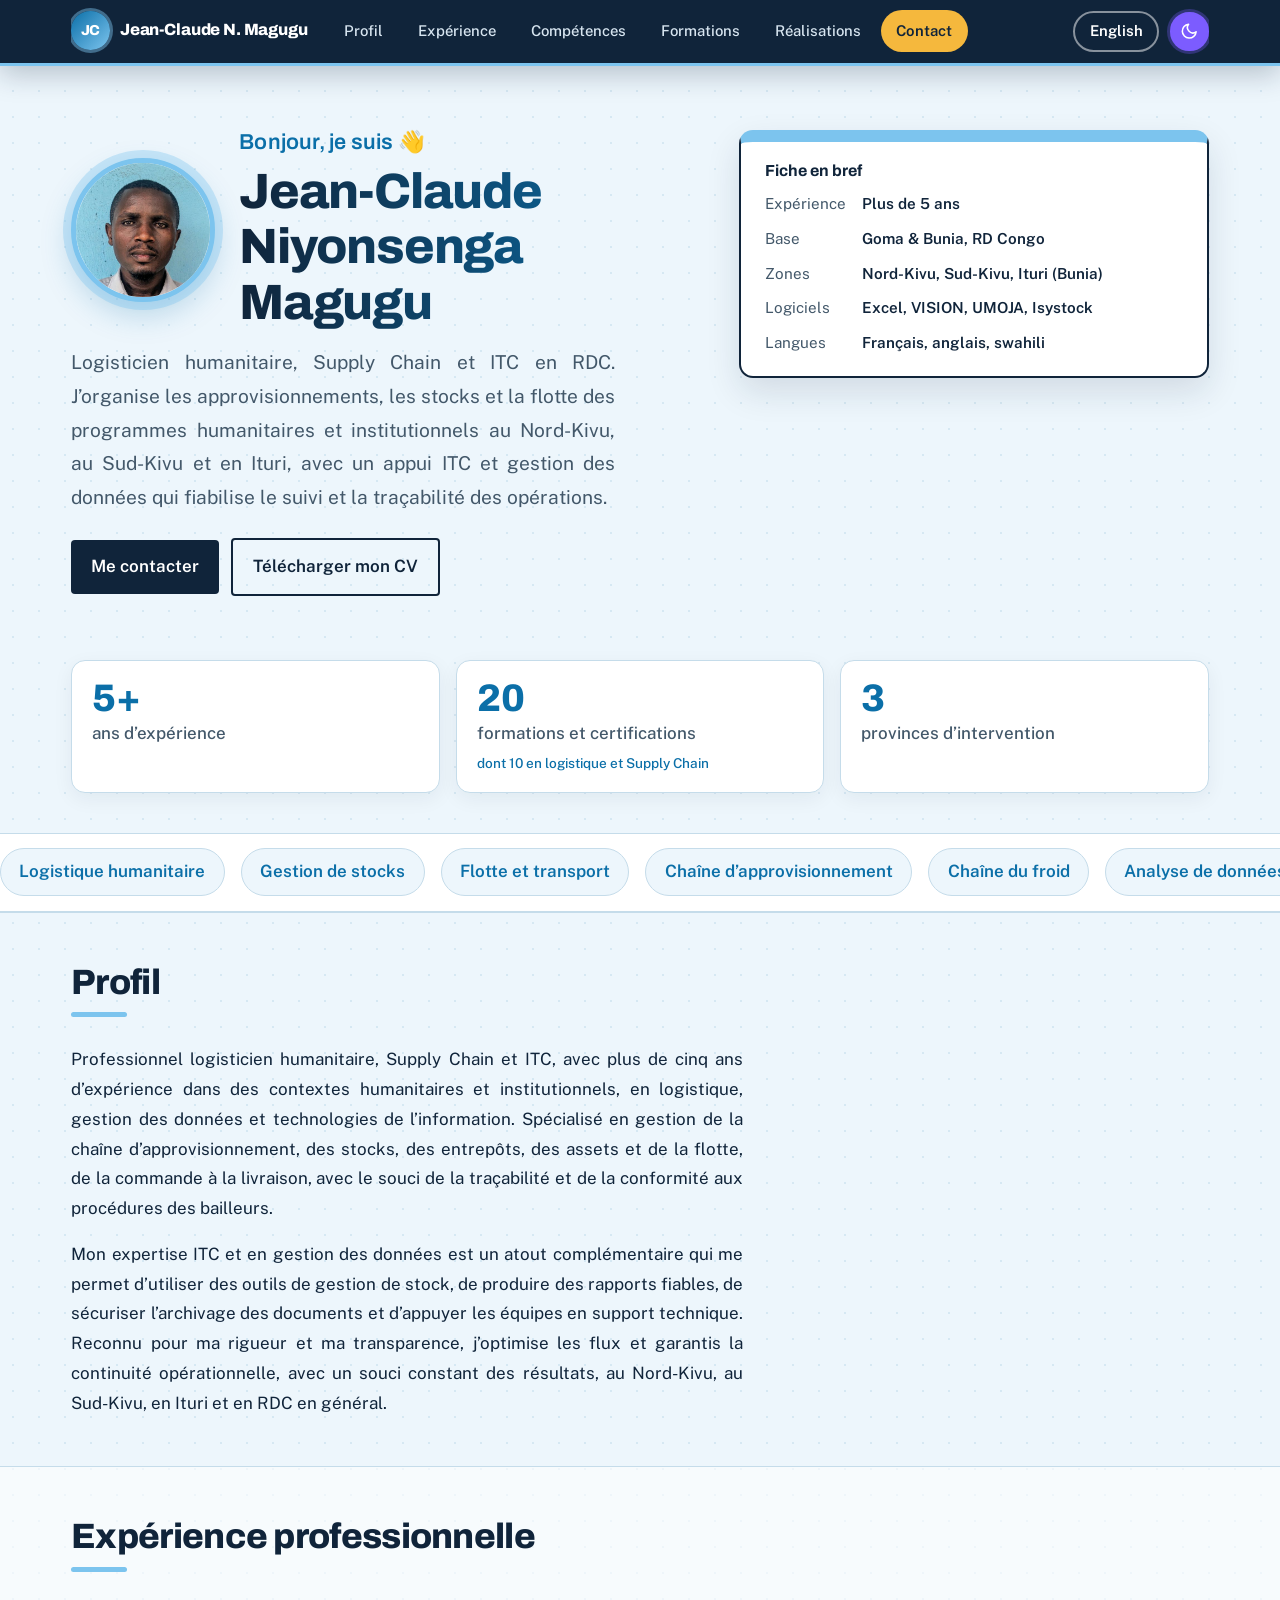
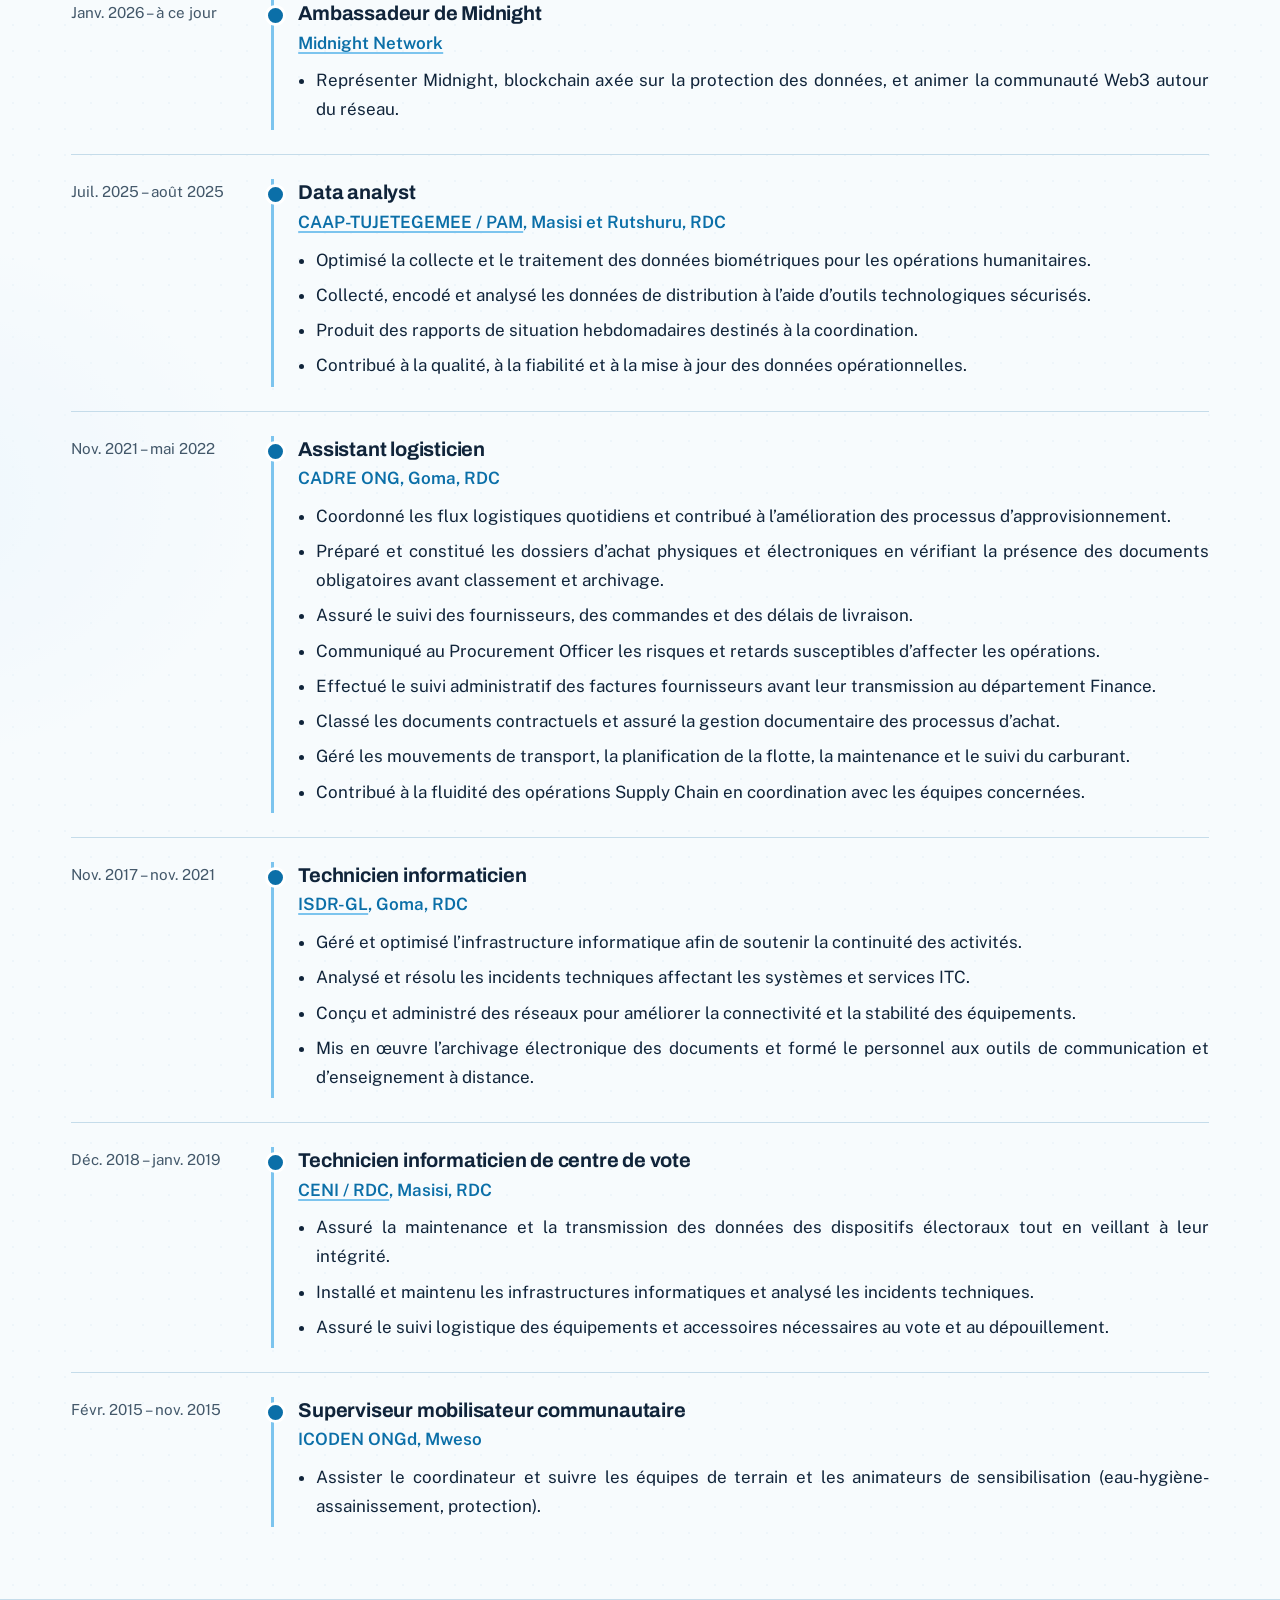
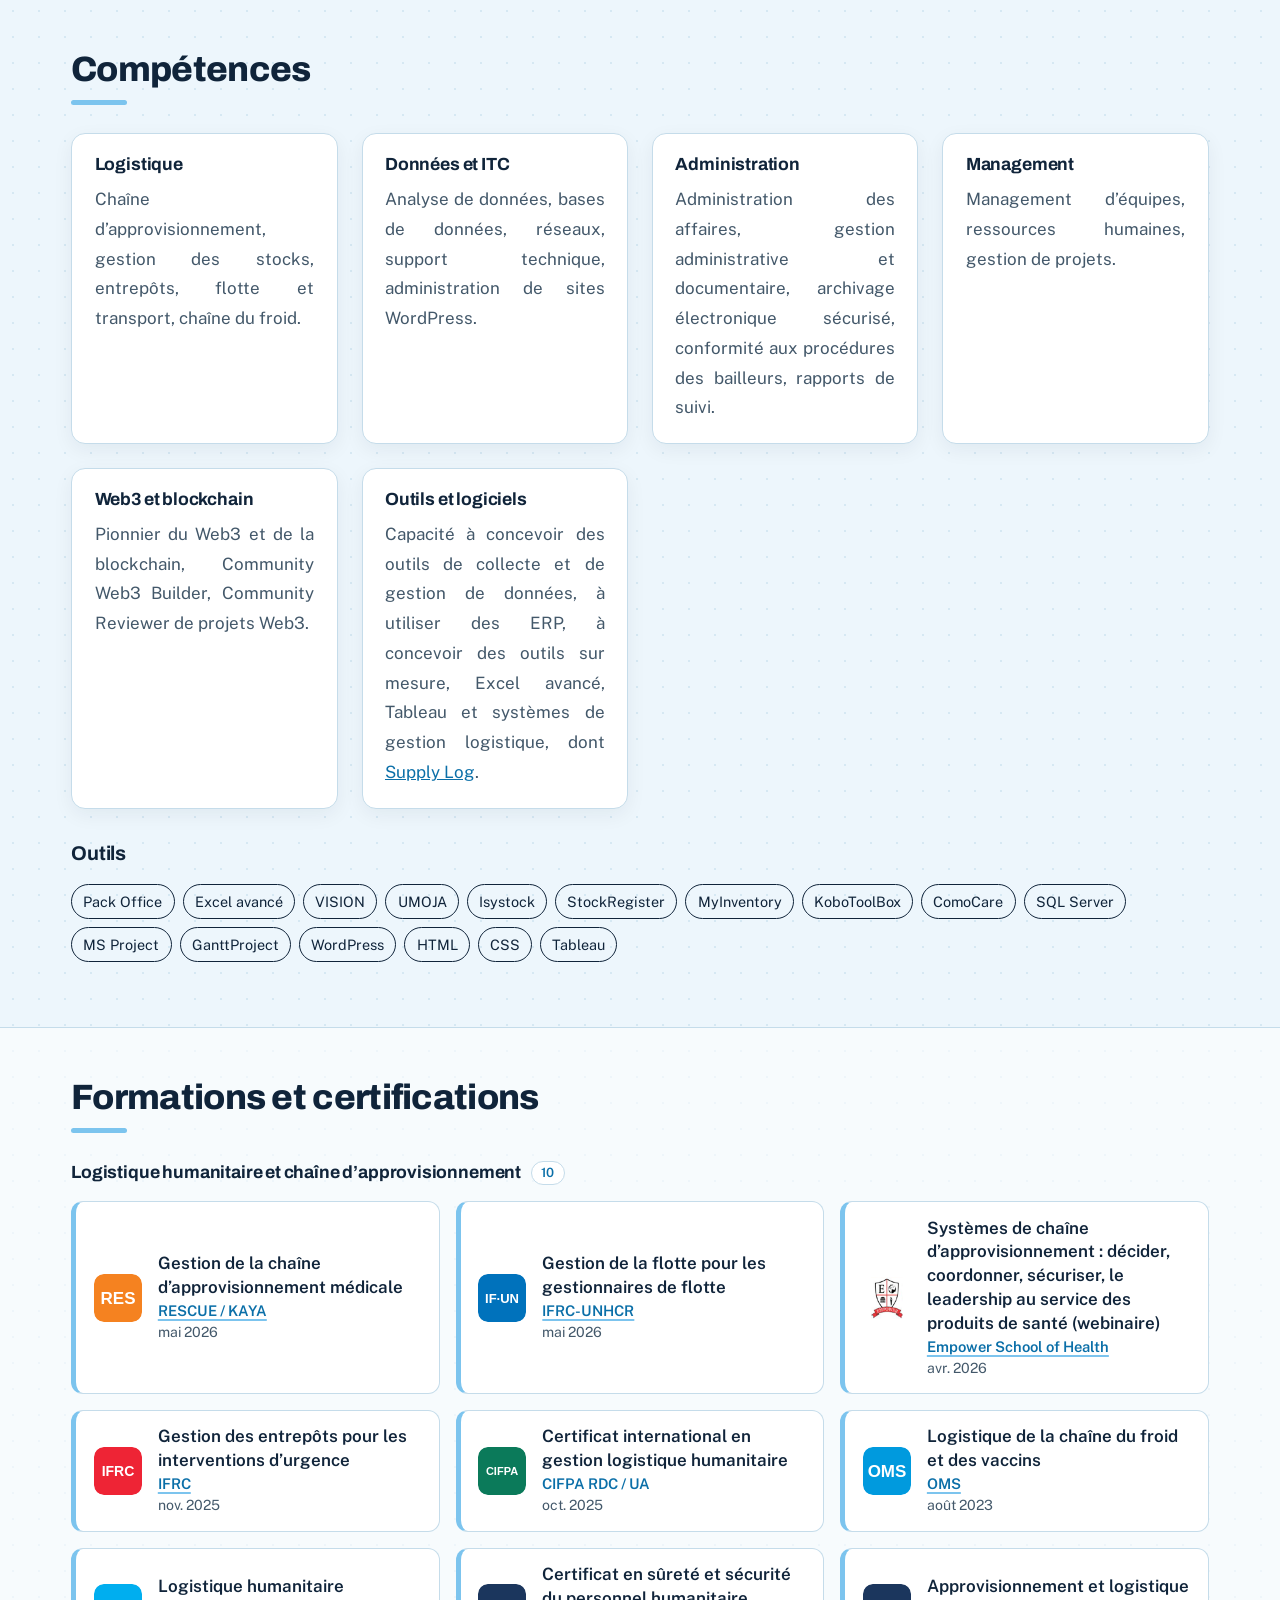
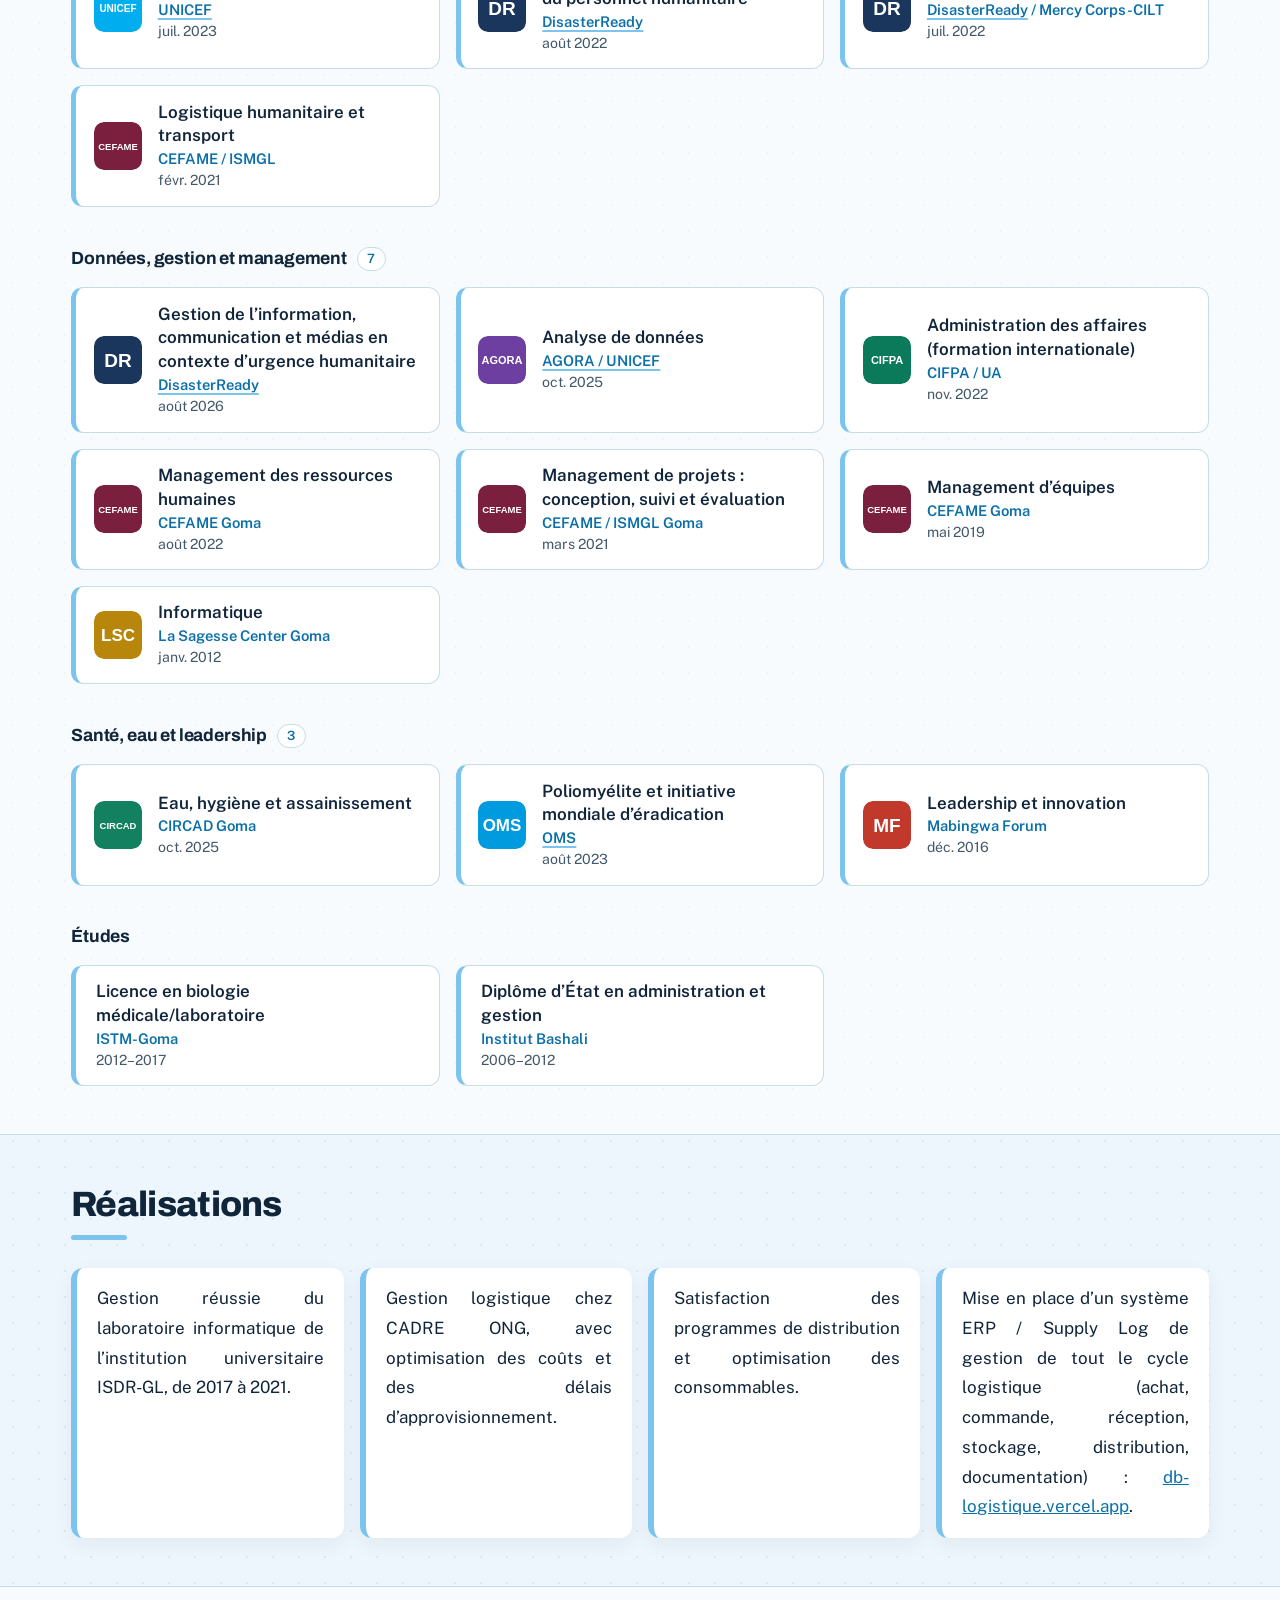
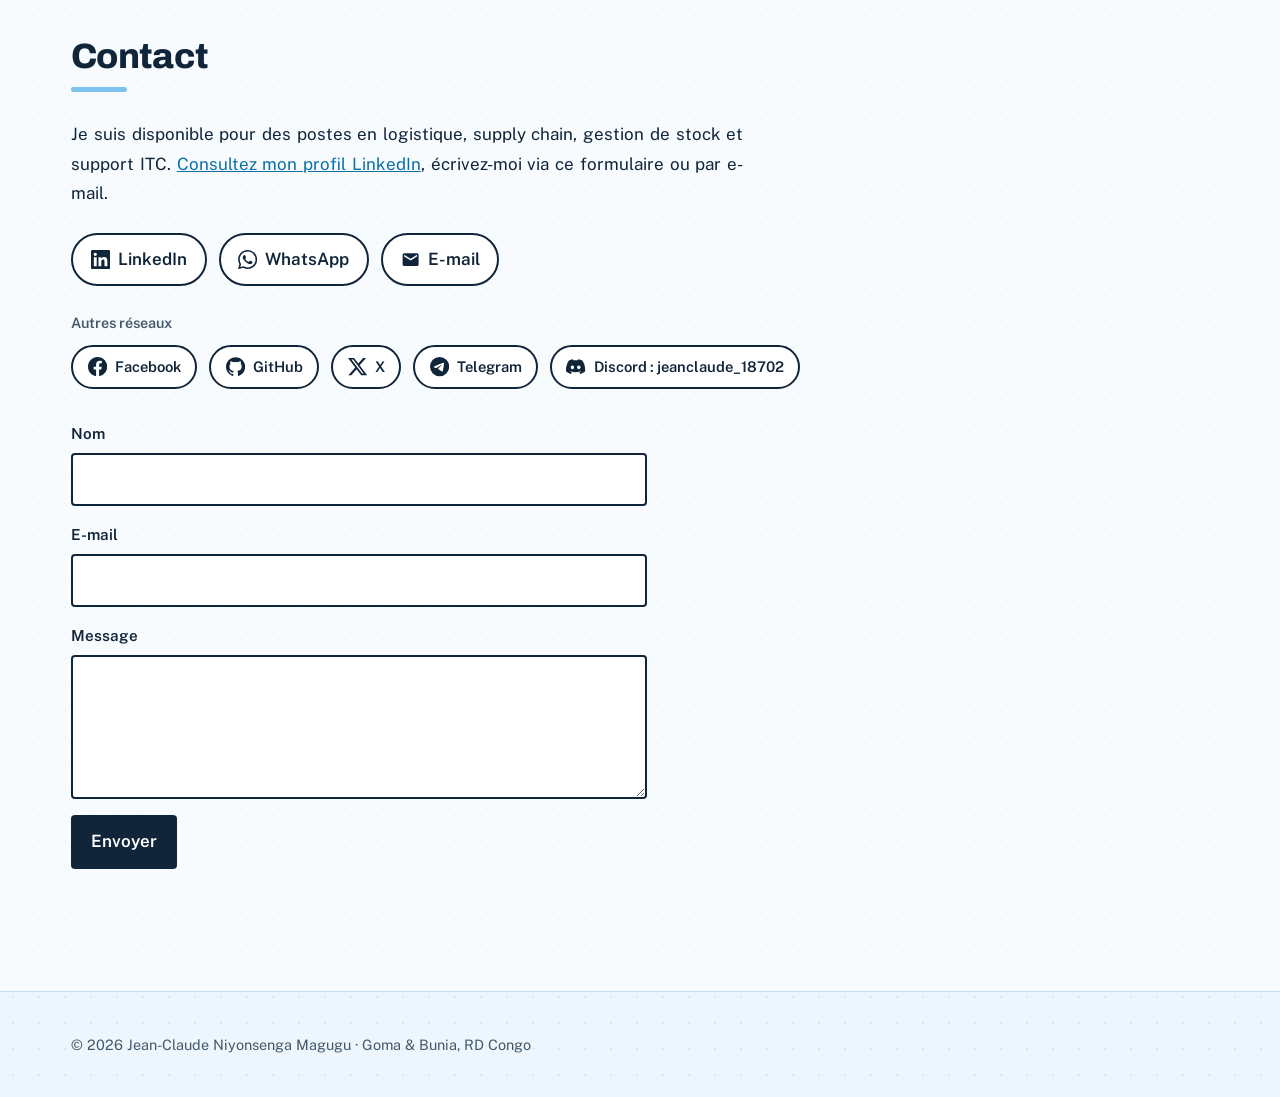
==== commit 871fd130: "Add files via upload" ====
--- a/index.html
+++ b/index.html
@@ -13,6 +13,8 @@
 if(l!=="en")l="fr";r.dataset.lang=l;r.lang=l;
 if(!t)t=matchMedia("(prefers-color-scheme: dark)").matches?"dark":"light";r.dataset.theme=t})();</script>
 
+<script>window.va=window.va||function(){(window.vaq=window.vaq||[]).push(arguments)};</script>
+<script defer src="/_vercel/insights/script.js"></script>
 </head>
 <body>
 <div data-l="fr">
--- a/styles.css
+++ b/styles.css
@@ -198,3 +198,67 @@
 
 /* ---- Synthèse : sous-ligne ---- */
 .stat .sub{display:block;margin-top:.2rem;font-size:.85rem;font-weight:500;color:var(--teal)}
+
+/* ---- Affichage adaptatif : grand écran, écran normal, mobile ---- */
+:root{--max:clamp(62rem,92vw,92rem)}
+html{-webkit-text-size-adjust:100%;text-size-adjust:100%}
+body{overflow-x:clip;overflow-wrap:break-word}
+img,svg{max-width:100%}
+.certs{grid-template-columns:repeat(auto-fill,minmax(min(19rem,100%),1fr))}
+.wins{grid-template-columns:repeat(auto-fit,minmax(min(16rem,100%),1fr))}
+.grid{grid-template-columns:repeat(auto-fit,minmax(min(15rem,100%),1fr))}
+.social button{max-width:100%;text-align:left}
+.social button span{overflow-wrap:anywhere}
+
+/* Grands écrans : texte et espacements plus généreux */
+@media(min-width:90rem){html{font-size:106%}.prose{max-width:48rem}}
+@media(min-width:120rem){html{font-size:118%}}
+@media(min-width:64rem){.hero{gap:3.5rem}}
+
+/* Tablettes */
+@media(max-width:64rem){.hero{grid-template-columns:1fr 1fr}}
+
+/* Mobiles */
+@media(max-width:44rem){
+.hero{grid-template-columns:1fr;gap:2rem;padding:2rem 0 2.5rem}
+.idrow{flex-direction:column;align-items:flex-start;gap:1rem}
+.photo{width:7.5rem;height:7.5rem}
+h1{font-size:clamp(1.9rem,8vw,2.6rem)}
+.role{font-size:1.05rem}
+.hero .btn{display:block;width:100%;text-align:center;margin-right:0}
+section{padding:2.25rem 0}
+.wrap{padding-left:1rem;padding-right:1rem}
+.wrap.hero{padding-left:1rem;padding-right:1rem}
+.stats{grid-template-columns:1fr 1fr;gap:.75rem}
+.stat b{font-size:2rem}
+.job{padding:1.25rem 0}
+.job>div:last-child{padding-left:1.1rem}
+.cert{padding:.8rem .9rem}
+.reach{gap:1.25rem}
+.social{gap:.6rem}
+.social a,.social button{padding:.6rem .95rem}
+form{max-width:100%}
+nav a:not(.brand){padding:.6rem 1rem}
+.theme{width:2.75rem;height:2.75rem}
+footer{font-size:.85rem}
+}
+@media(max-width:26rem){.stats{grid-template-columns:1fr}.photo{width:6.5rem;height:6.5rem}}
+
+/* ---- Typographie : justification, interligne, titres ---- */
+body{line-height:1.75}
+.role,.prose p,.job li,.grid p,.win,p.prose{text-align:justify;text-justify:inter-word;hyphens:auto;-webkit-hyphens:auto}
+.prose p{margin:0 0 1rem}
+.prose p:last-child{margin-bottom:0}
+.role{line-height:1.75}
+.job li{margin:.4rem 0;line-height:1.7}
+.grid p,.win{line-height:1.75}
+.cert b{line-height:1.4}
+.cert span,.cert time{line-height:1.5}
+h1,h2,h3{font-family:Archivo,system-ui,sans-serif;text-wrap:balance}
+h1{line-height:1.12;letter-spacing:-.025em;font-weight:800}
+section>.wrap>h2{line-height:1.2;letter-spacing:-.02em;font-weight:800;margin-bottom:1.75rem}
+h3{line-height:1.3;letter-spacing:-.01em;font-weight:700}
+.job h3{font-size:1.25rem}
+.grid h3,.cat>h3{font-size:1.1rem}
+.hello{letter-spacing:.01em}
+@media(max-width:30rem){.role,.prose p,.job li,.grid p,.win,p.prose{text-align:left;hyphens:manual}}
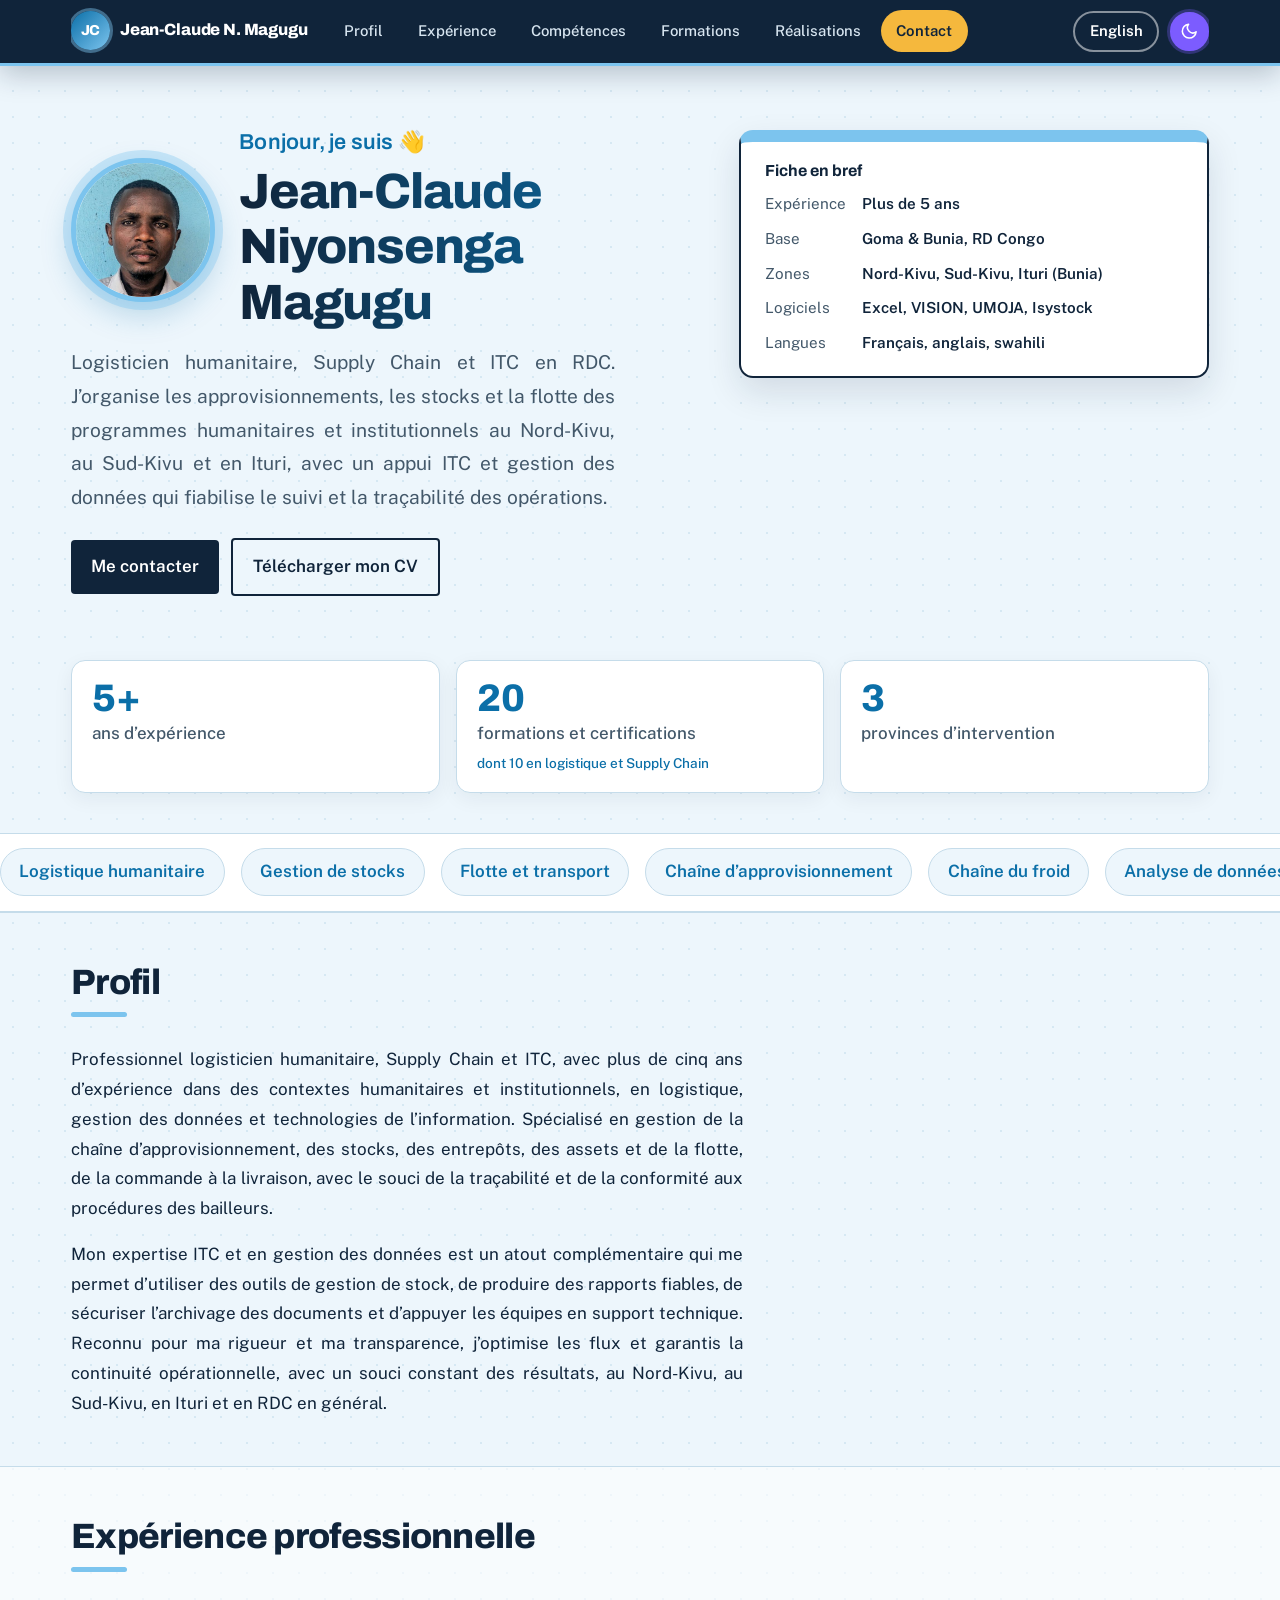
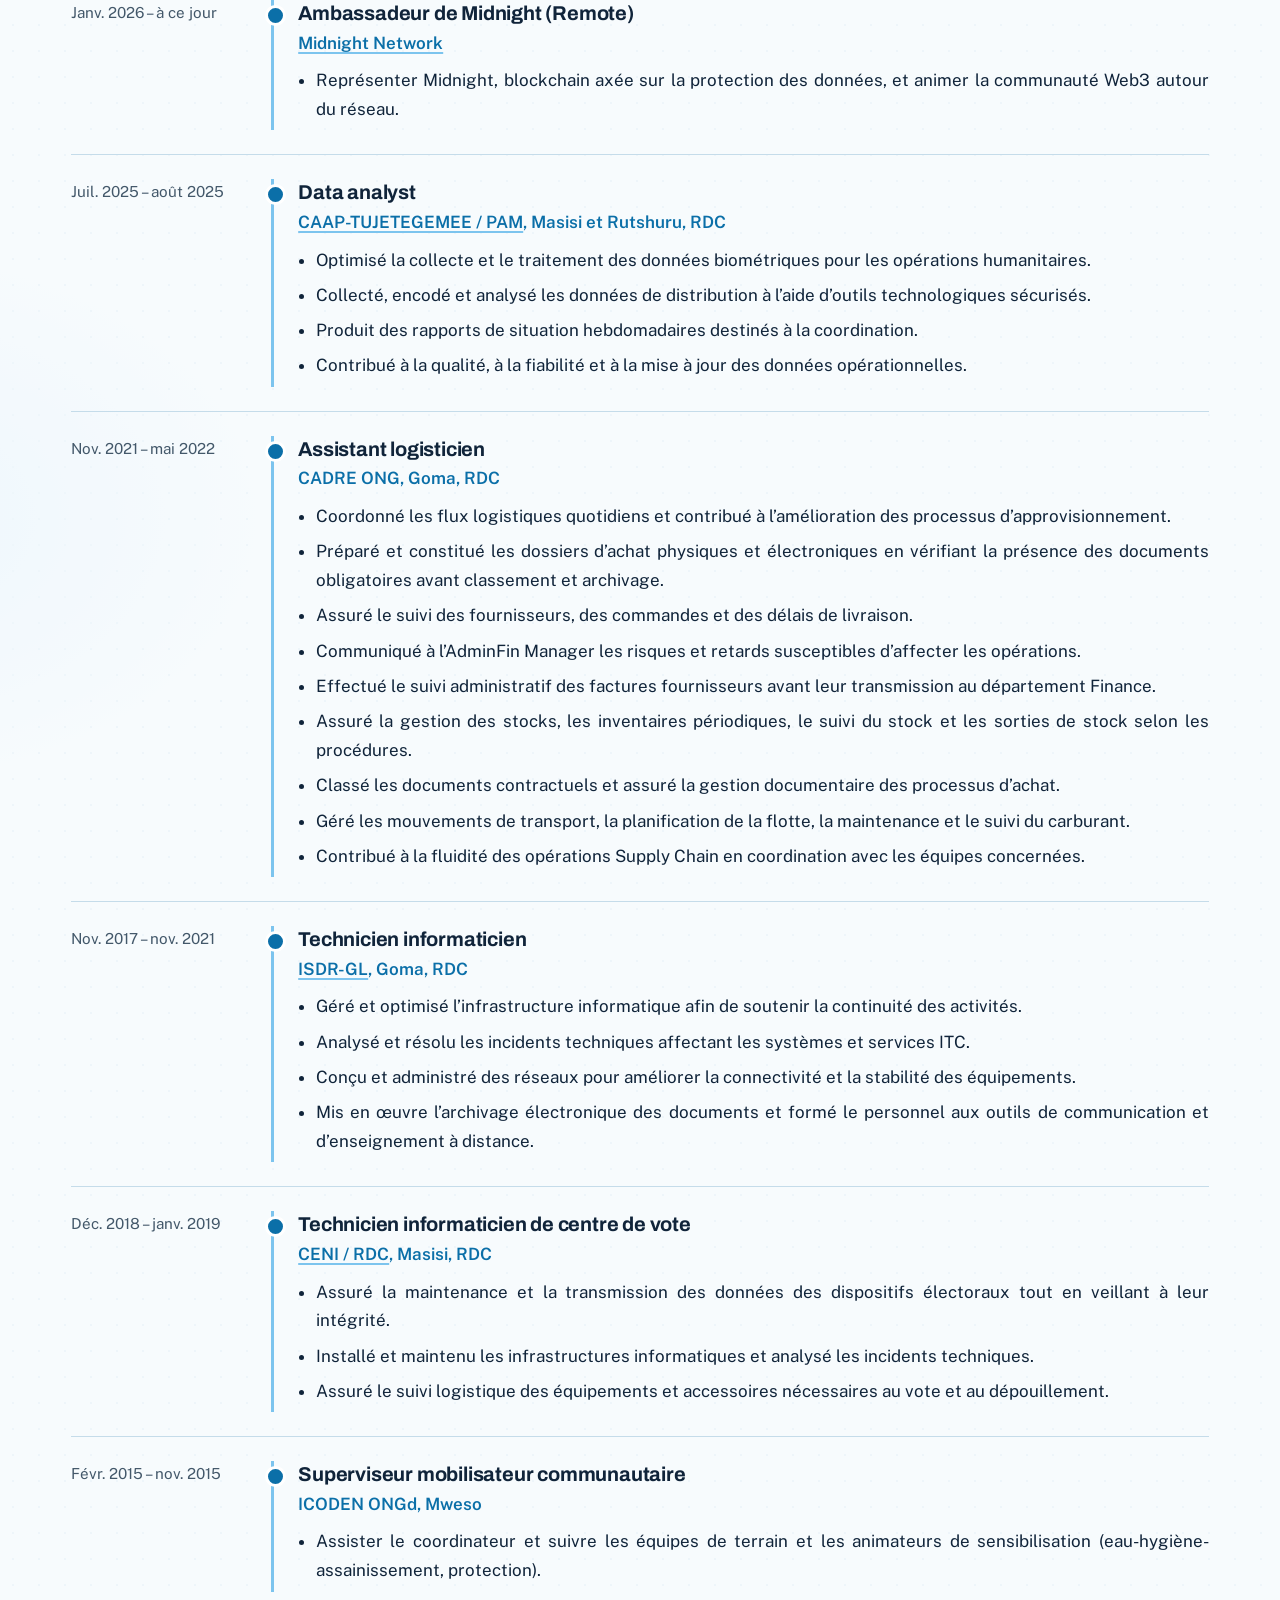
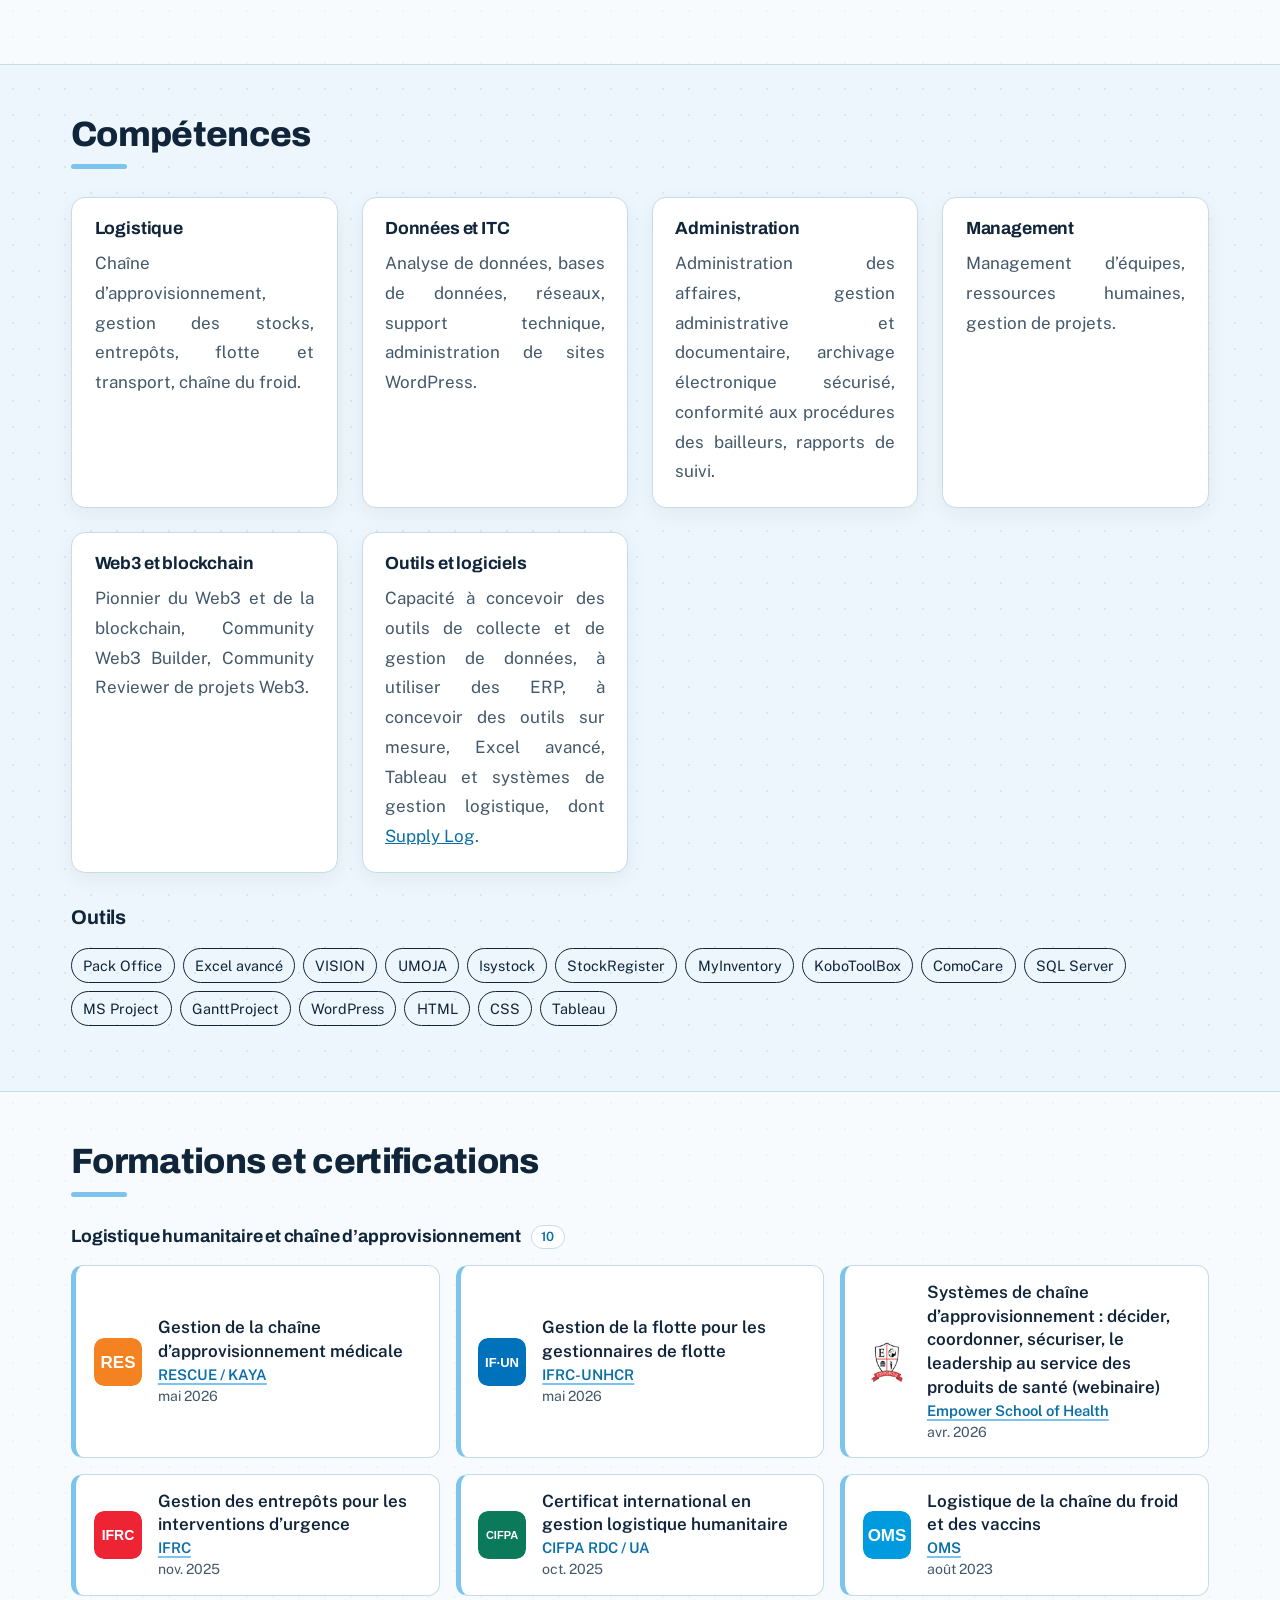
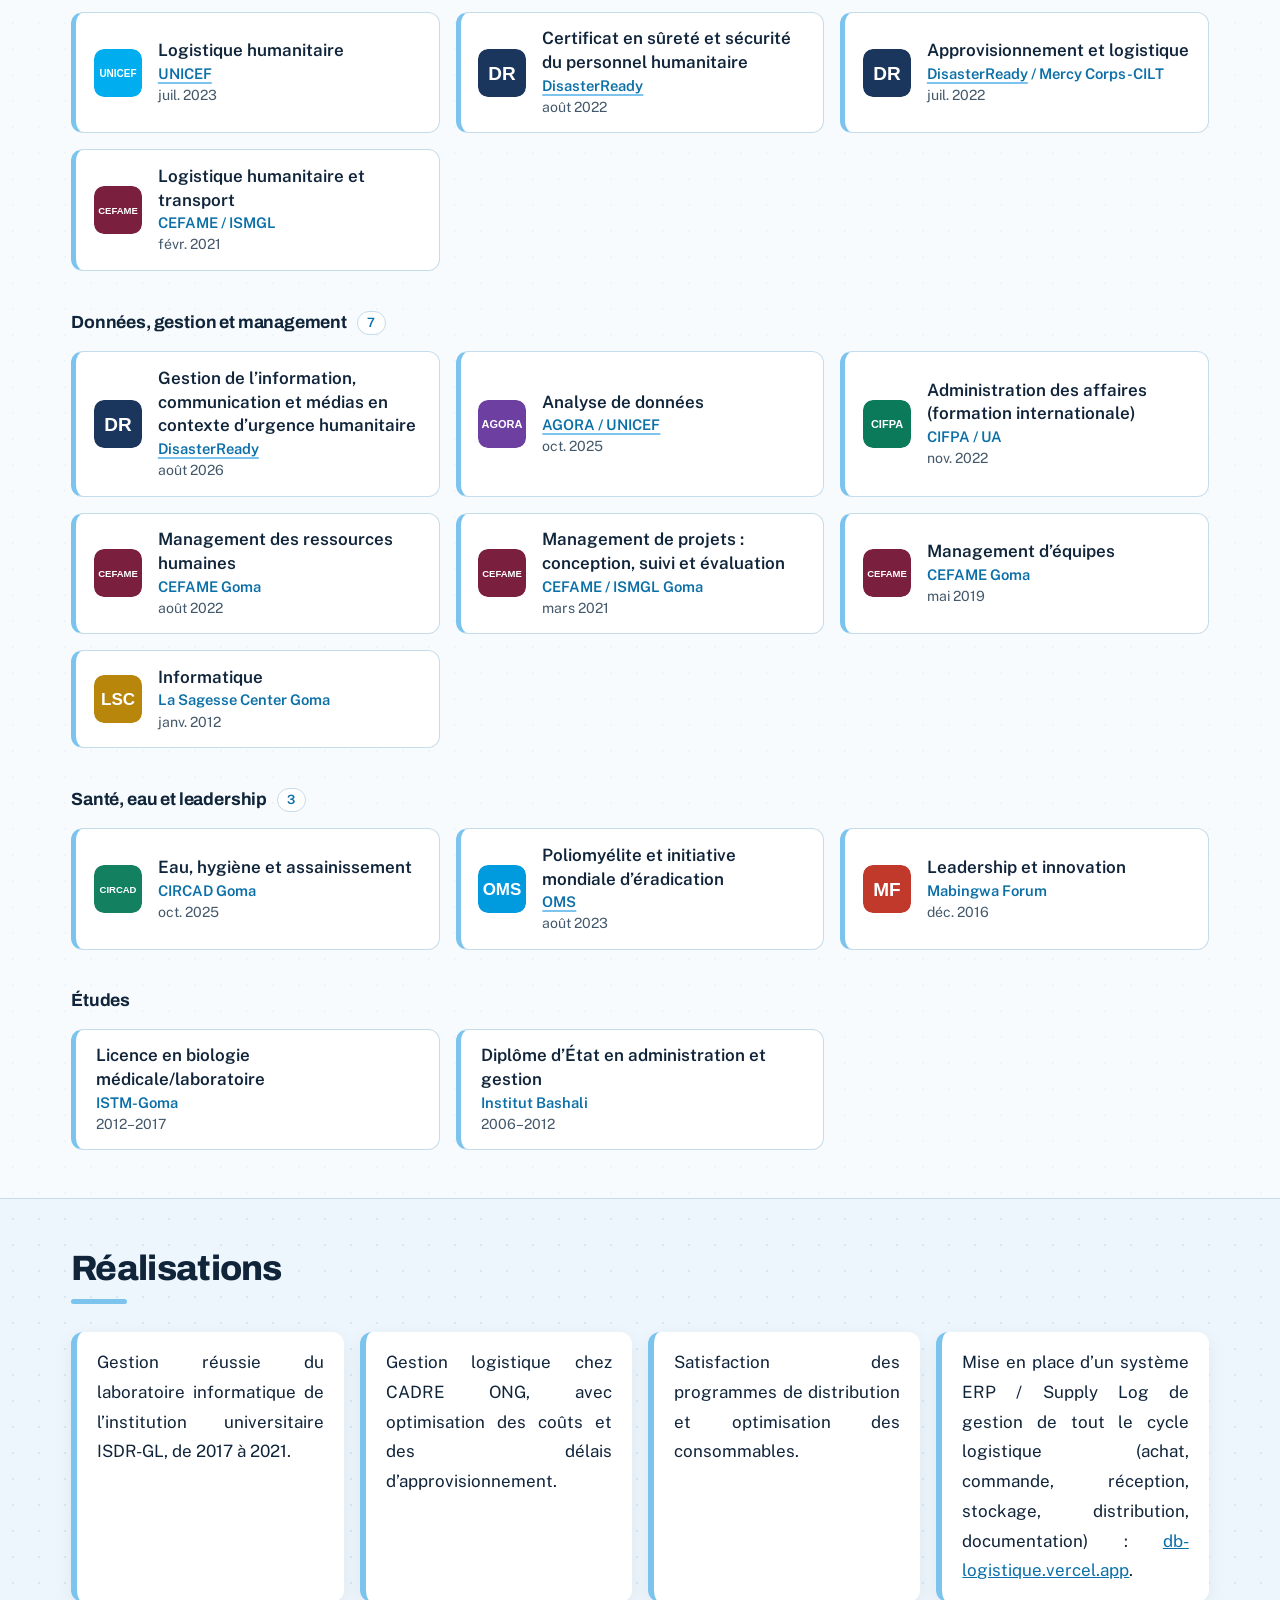
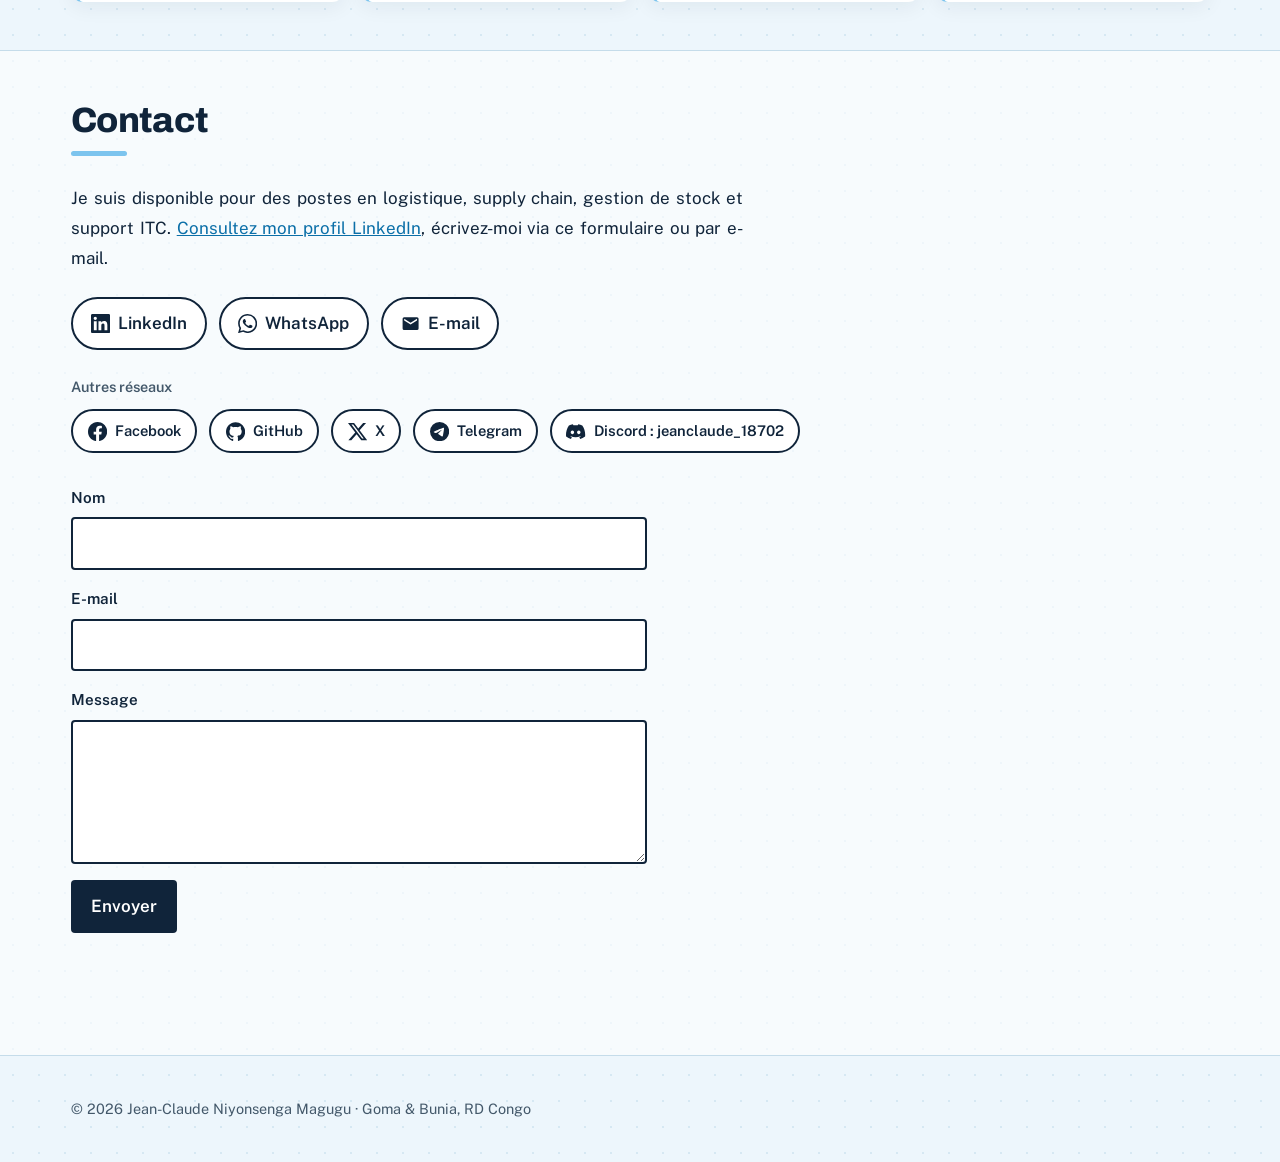
==== commit e3b60892: "Add files via upload" ====
--- a/index.html
+++ b/index.html
@@ -26,7 +26,7 @@
 <div class="wrap stats"><div class="stat"><b>5+</b>ans d’expérience</div><div class="stat"><b>20</b>formations et certifications<span class="sub">dont 10 en logistique et Supply Chain</span></div><div class="stat"><b>3</b>provinces d’intervention</div></div>
 <div class="marquee" aria-hidden="true"><div class="track"><span class="chip">Logistique humanitaire</span><span class="chip">Gestion de stocks</span><span class="chip">Flotte et transport</span><span class="chip">Chaîne d’approvisionnement</span><span class="chip">Chaîne du froid</span><span class="chip">Analyse de données</span><span class="chip">Support ITC</span><span class="chip">Administration</span><span class="chip">Archivage électronique</span><span class="chip">Web3 et blockchain</span><span class="chip">Nord-Kivu · Sud-Kivu · Ituri</span><span class="chip">Logistique humanitaire</span><span class="chip">Gestion de stocks</span><span class="chip">Flotte et transport</span><span class="chip">Chaîne d’approvisionnement</span><span class="chip">Chaîne du froid</span><span class="chip">Analyse de données</span><span class="chip">Support ITC</span><span class="chip">Administration</span><span class="chip">Archivage électronique</span><span class="chip">Web3 et blockchain</span><span class="chip">Nord-Kivu · Sud-Kivu · Ituri</span></div></div>
 <section id="profil"><div class="wrap"><h2>Profil</h2><div class="prose"><p>Professionnel logisticien humanitaire, Supply Chain et ITC, avec plus de cinq ans d’expérience dans des contextes humanitaires et institutionnels, en logistique, gestion des données et technologies de l’information. Spécialisé en gestion de la chaîne d’approvisionnement, des stocks, des entrepôts, des assets et de la flotte, de la commande à la livraison, avec le souci de la traçabilité et de la conformité aux procédures des bailleurs.</p><p>Mon expertise ITC et en gestion des données est un atout complémentaire qui me permet d’utiliser des outils de gestion de stock, de produire des rapports fiables, de sécuriser l’archivage des documents et d’appuyer les équipes en support technique. Reconnu pour ma rigueur et ma transparence, j’optimise les flux et garantis la continuité opérationnelle, avec un souci constant des résultats, au Nord-Kivu, au Sud-Kivu, en Ituri et en RDC en général.</p></div></div></section>
-<section id="experience"><div class="wrap"><h2>Expérience professionnelle</h2><article class="job"><div class="when">Janv. 2026 – à ce jour</div><div><h3>Ambassadeur de Midnight</h3><p class="org"><a href="https://midnight.network/" target="_blank" rel="noopener noreferrer">Midnight Network</a></p><ul><li>Représenter Midnight, blockchain axée sur la protection des données, et animer la communauté Web3 autour du réseau.</li></ul></div></article><article class="job"><div class="when">Juil. 2025 – août 2025</div><div><h3>Data analyst</h3><p class="org"><a href="https://caap-tujitegemee.org/fr/" target="_blank" rel="noopener noreferrer">CAAP-TUJETEGEMEE / PAM</a>, Masisi et Rutshuru, RDC</p><ul><li>Optimisé la collecte et le traitement des données biométriques pour les opérations humanitaires.</li><li>Collecté, encodé et analysé les données de distribution à l’aide d’outils technologiques sécurisés.</li><li>Produit des rapports de situation hebdomadaires destinés à la coordination.</li><li>Contribué à la qualité, à la fiabilité et à la mise à jour des données opérationnelles.</li></ul></div></article><article class="job"><div class="when">Nov. 2021 – mai 2022</div><div><h3>Assistant logisticien</h3><p class="org">CADRE ONG, Goma, RDC</p><ul><li>Coordonné les flux logistiques quotidiens et contribué à l’amélioration des processus d’approvisionnement.</li><li>Préparé et constitué les dossiers d’achat physiques et électroniques en vérifiant la présence des documents obligatoires avant classement et archivage.</li><li>Assuré le suivi des fournisseurs, des commandes et des délais de livraison.</li><li>Communiqué au Procurement Officer les risques et retards susceptibles d’affecter les opérations.</li><li>Effectué le suivi administratif des factures fournisseurs avant leur transmission au département Finance.</li><li>Classé les documents contractuels et assuré la gestion documentaire des processus d’achat.</li><li>Géré les mouvements de transport, la planification de la flotte, la maintenance et le suivi du carburant.</li><li>Contribué à la fluidité des opérations Supply Chain en coordination avec les équipes concernées.</li></ul></div></article><article class="job"><div class="when">Nov. 2017 – nov. 2021</div><div><h3>Technicien informaticien</h3><p class="org"><a href="https://isdrgl.org/" target="_blank" rel="noopener noreferrer">ISDR-GL</a>, Goma, RDC</p><ul><li>Géré et optimisé l’infrastructure informatique afin de soutenir la continuité des activités.</li><li>Analysé et résolu les incidents techniques affectant les systèmes et services ITC.</li><li>Conçu et administré des réseaux pour améliorer la connectivité et la stabilité des équipements.</li><li>Mis en œuvre l’archivage électronique des documents et formé le personnel aux outils de communication et d’enseignement à distance.</li></ul></div></article><article class="job"><div class="when">Déc. 2018 – janv. 2019</div><div><h3>Technicien informaticien de centre de vote</h3><p class="org"><a href="https://www.ceni.cd/" target="_blank" rel="noopener noreferrer">CENI / RDC</a>, Masisi, RDC</p><ul><li>Assuré la maintenance et la transmission des données des dispositifs électoraux tout en veillant à leur intégrité.</li><li>Installé et maintenu les infrastructures informatiques et analysé les incidents techniques.</li><li>Assuré le suivi logistique des équipements et accessoires nécessaires au vote et au dépouillement.</li></ul></div></article><article class="job"><div class="when">Févr. 2015 – nov. 2015</div><div><h3>Superviseur mobilisateur communautaire</h3><p class="org">ICODEN ONGd, Mweso</p><ul><li>Assister le coordinateur et suivre les équipes de terrain et les animateurs de sensibilisation (eau-hygiène-assainissement, protection).</li></ul></div></article></div></section>
+<section id="experience"><div class="wrap"><h2>Expérience professionnelle</h2><article class="job"><div class="when">Janv. 2026 – à ce jour</div><div><h3>Ambassadeur de Midnight (Remote)</h3><p class="org"><a href="https://midnight.network/" target="_blank" rel="noopener noreferrer">Midnight Network</a></p><ul><li>Représenter Midnight, blockchain axée sur la protection des données, et animer la communauté Web3 autour du réseau.</li></ul></div></article><article class="job"><div class="when">Juil. 2025 – août 2025</div><div><h3>Data analyst</h3><p class="org"><a href="https://caap-tujitegemee.org/fr/" target="_blank" rel="noopener noreferrer">CAAP-TUJETEGEMEE / PAM</a>, Masisi et Rutshuru, RDC</p><ul><li>Optimisé la collecte et le traitement des données biométriques pour les opérations humanitaires.</li><li>Collecté, encodé et analysé les données de distribution à l’aide d’outils technologiques sécurisés.</li><li>Produit des rapports de situation hebdomadaires destinés à la coordination.</li><li>Contribué à la qualité, à la fiabilité et à la mise à jour des données opérationnelles.</li></ul></div></article><article class="job"><div class="when">Nov. 2021 – mai 2022</div><div><h3>Assistant logisticien</h3><p class="org">CADRE ONG, Goma, RDC</p><ul><li>Coordonné les flux logistiques quotidiens et contribué à l’amélioration des processus d’approvisionnement.</li><li>Préparé et constitué les dossiers d’achat physiques et électroniques en vérifiant la présence des documents obligatoires avant classement et archivage.</li><li>Assuré le suivi des fournisseurs, des commandes et des délais de livraison.</li><li>Communiqué à l’AdminFin Manager les risques et retards susceptibles d’affecter les opérations.</li><li>Effectué le suivi administratif des factures fournisseurs avant leur transmission au département Finance.</li><li>Assuré la gestion des stocks, les inventaires périodiques, le suivi du stock et les sorties de stock selon les procédures.</li><li>Classé les documents contractuels et assuré la gestion documentaire des processus d’achat.</li><li>Géré les mouvements de transport, la planification de la flotte, la maintenance et le suivi du carburant.</li><li>Contribué à la fluidité des opérations Supply Chain en coordination avec les équipes concernées.</li></ul></div></article><article class="job"><div class="when">Nov. 2017 – nov. 2021</div><div><h3>Technicien informaticien</h3><p class="org"><a href="https://isdrgl.org/" target="_blank" rel="noopener noreferrer">ISDR-GL</a>, Goma, RDC</p><ul><li>Géré et optimisé l’infrastructure informatique afin de soutenir la continuité des activités.</li><li>Analysé et résolu les incidents techniques affectant les systèmes et services ITC.</li><li>Conçu et administré des réseaux pour améliorer la connectivité et la stabilité des équipements.</li><li>Mis en œuvre l’archivage électronique des documents et formé le personnel aux outils de communication et d’enseignement à distance.</li></ul></div></article><article class="job"><div class="when">Déc. 2018 – janv. 2019</div><div><h3>Technicien informaticien de centre de vote</h3><p class="org"><a href="https://www.ceni.cd/" target="_blank" rel="noopener noreferrer">CENI / RDC</a>, Masisi, RDC</p><ul><li>Assuré la maintenance et la transmission des données des dispositifs électoraux tout en veillant à leur intégrité.</li><li>Installé et maintenu les infrastructures informatiques et analysé les incidents techniques.</li><li>Assuré le suivi logistique des équipements et accessoires nécessaires au vote et au dépouillement.</li></ul></div></article><article class="job"><div class="when">Févr. 2015 – nov. 2015</div><div><h3>Superviseur mobilisateur communautaire</h3><p class="org">ICODEN ONGd, Mweso</p><ul><li>Assister le coordinateur et suivre les équipes de terrain et les animateurs de sensibilisation (eau-hygiène-assainissement, protection).</li></ul></div></article></div></section>
 <section id="competences"><div class="wrap"><h2>Compétences</h2><div class="grid"><div><h3>Logistique</h3><p>Chaîne d’approvisionnement, gestion des stocks, entrepôts, flotte et transport, chaîne du froid.</p></div><div><h3>Données et ITC</h3><p>Analyse de données, bases de données, réseaux, support technique, administration de sites WordPress.</p></div><div><h3>Administration</h3><p>Administration des affaires, gestion administrative et documentaire, archivage électronique sécurisé, conformité aux procédures des bailleurs, rapports de suivi.</p></div><div><h3>Management</h3><p>Management d’équipes, ressources humaines, gestion de projets.</p></div><div><h3>Web3 et blockchain</h3><p>Pionnier du Web3 et de la blockchain, Community Web3 Builder, Community Reviewer de projets Web3.</p></div><div><h3>Outils et logiciels</h3><p>Capacité à concevoir des outils de collecte et de gestion de données, à utiliser des ERP, à concevoir des outils sur mesure, Excel avancé, Tableau et systèmes de gestion logistique, dont <a href="https://db-logistique.vercel.app/" target="_blank" rel="noopener noreferrer">Supply Log</a>.</p></div></div><h3 style="margin:2rem 0 .75rem">Outils</h3><ul class="tags"><li>Pack Office</li><li>Excel avancé</li><li>VISION</li><li>UMOJA</li><li>Isystock</li><li>StockRegister</li><li>MyInventory</li><li>KoboToolBox</li><li>ComoCare</li><li>SQL Server</li><li>MS Project</li><li>GanttProject</li><li>WordPress</li><li>HTML</li><li>CSS</li><li>Tableau</li></ul></div></section>
 <section id="formations"><div class="wrap"><h2>Formations et certifications</h2>
 <div class="cat"><h3>Logistique humanitaire et chaîne d’approvisionnement <span class="count">10</span></h3><ul class="certs">
@@ -70,7 +70,7 @@
 </form>
 </div></section>
 </main>
-<footer><div class="wrap">© 2026 Jean-Claude Niyonsenga Magugu · Goma &amp; Bunia, RD Congo</div></footer>
+<footer><div class="wrap">© 2026 Jean-Claude Niyonsenga Magugu · Goma &amp; Bunia, RD Congo<p class="visits" hidden>Visites du portfolio : <b class="vcount"></b></p></div></footer>
 </div>
 <div data-l="en">
 <header class="top"><div class="wrap"><nav aria-label="Main navigation"><a class="brand" href="#" aria-label="Top of page"><span class="mono" aria-hidden="true">JC</span><span class="bname">Jean-Claude N. Magugu</span></a><a href="#en-profil">Profile</a><a href="#en-experience">Experience</a><a href="#en-competences">Skills</a><a href="#en-formations">Training</a><a href="#en-realisations">Achievements</a><a href="#en-contact">Contact</a><a class="lang" href="?lang=fr" data-setlang="fr" hreflang="fr" lang="fr">Français</a><button class="theme" type="button" aria-pressed="false" aria-label="Dark mode" title="Dark / light mode"><svg class="moon" viewBox="0 0 24 24" aria-hidden="true"><path d="M21 12.8A9 9 0 1111.2 3a7 7 0 009.8 9.8z"/></svg><svg class="sun" viewBox="0 0 24 24" aria-hidden="true"><circle cx="12" cy="12" r="4.5"/><path d="M12 2v2.5M12 19.5V22M4.2 4.2l1.8 1.8M18 18l1.8 1.8M2 12h2.5M19.5 12H22M4.2 19.8L6 18M18 6l1.8-1.8"/></svg></button></nav></div></header>
@@ -81,7 +81,7 @@
 <div class="wrap stats"><div class="stat"><b>5+</b>years of experience</div><div class="stat"><b>20</b>trainings and certifications<span class="sub">including 10 in logistics and Supply Chain</span></div><div class="stat"><b>3</b>provinces of operation</div></div>
 <div class="marquee" aria-hidden="true"><div class="track"><span class="chip">Humanitarian logistics</span><span class="chip">Stock management</span><span class="chip">Fleet and transport</span><span class="chip">Supply chain</span><span class="chip">Cold chain</span><span class="chip">Data analysis</span><span class="chip">ITC support</span><span class="chip">Administration</span><span class="chip">Electronic archiving</span><span class="chip">Web3 and blockchain</span><span class="chip">North Kivu · South Kivu · Ituri</span><span class="chip">Humanitarian logistics</span><span class="chip">Stock management</span><span class="chip">Fleet and transport</span><span class="chip">Supply chain</span><span class="chip">Cold chain</span><span class="chip">Data analysis</span><span class="chip">ITC support</span><span class="chip">Administration</span><span class="chip">Electronic archiving</span><span class="chip">Web3 and blockchain</span><span class="chip">North Kivu · South Kivu · Ituri</span></div></div>
 <section id="en-profil"><div class="wrap"><h2>Profile</h2><div class="prose"><p>Humanitarian logistics, Supply Chain and ITC professional with more than five years of experience in humanitarian and institutional settings, in logistics, data management and information technology. Specialized in supply chain, stock, warehouse, asset and fleet management, from order to delivery, with a focus on traceability and compliance with donor procedures.</p><p>My ITC and data management expertise is a complementary strength that allows me to use stock management tools, produce reliable reports, secure the archiving of documents and support teams with technical assistance. Known for my rigor and transparency, I optimize flows and ensure operational continuity, with a constant focus on results, in North Kivu, South Kivu, Ituri and the DRC in general.</p></div></div></section>
-<section id="en-experience"><div class="wrap"><h2>Professional experience</h2><article class="job"><div class="when">Jan. 2026 – present</div><div><h3>Midnight Ambassador</h3><p class="org"><a href="https://midnight.network/" target="_blank" rel="noopener noreferrer">Midnight Network</a></p><ul><li>Represent Midnight, a data-protection-focused blockchain, and engage the Web3 community around the network.</li></ul></div></article><article class="job"><div class="when">Jul. 2025 – Aug. 2025</div><div><h3>Data analyst</h3><p class="org"><a href="https://caap-tujitegemee.org/fr/" target="_blank" rel="noopener noreferrer">CAAP-TUJETEGEMEE / PAM</a>, Masisi and Rutshuru, DRC</p><ul><li>Optimized the collection and processing of biometric data for humanitarian operations.</li><li>Collected, encoded and analyzed distribution data using secure technology tools.</li><li>Produced weekly situation reports for the coordination team.</li><li>Contributed to the quality, reliability and updating of operational data.</li></ul></div></article><article class="job"><div class="when">Nov. 2021 – May 2022</div><div><h3>Logistics assistant</h3><p class="org">CADRE NGO, Goma, DRC</p><ul><li>Coordinated daily logistics flows and contributed to improving procurement processes.</li><li>Prepared and compiled physical and electronic procurement files, checking that all mandatory documents were present before filing and archiving.</li><li>Monitored suppliers, orders and delivery lead times.</li><li>Reported to the Procurement Officer any risks and delays likely to affect operations.</li><li>Handled the administrative follow-up of supplier invoices before sending them to the Finance department.</li><li>Filed contractual documents and managed the documentation of procurement processes.</li><li>Managed transport movements, fleet planning, maintenance and fuel monitoring.</li><li>Helped keep Supply Chain operations running smoothly in coordination with the teams involved.</li></ul></div></article><article class="job"><div class="when">Nov. 2017 – Nov. 2021</div><div><h3>IT technician</h3><p class="org"><a href="https://isdrgl.org/" target="_blank" rel="noopener noreferrer">ISDR-GL</a>, Goma, DRC</p><ul><li>Managed and optimized the IT infrastructure to support business continuity.</li><li>Analyzed and resolved technical incidents affecting ITC systems and services.</li><li>Designed and administered networks to improve connectivity and equipment stability.</li><li>Implemented electronic document archiving and trained staff in communication and distance-learning tools.</li></ul></div></article><article class="job"><div class="when">Dec. 2018 – Jan. 2019</div><div><h3>Polling center IT technician</h3><p class="org"><a href="https://www.ceni.cd/" target="_blank" rel="noopener noreferrer">CENI / DRC</a>, Masisi, DRC</p><ul><li>Maintained electoral devices and transmitted their data while ensuring data integrity.</li><li>Installed and maintained IT infrastructure and analyzed technical incidents.</li><li>Tracked the logistics of the equipment and accessories needed for voting and counting.</li></ul></div></article><article class="job"><div class="when">Feb. 2015 – Nov. 2015</div><div><h3>Community mobilization supervisor</h3><p class="org">ICODEN NGO, Mweso</p><ul><li>Assisted the coordinator and monitored field teams and awareness-session facilitators (water-sanitation-hygiene, protection).</li></ul></div></article></div></section>
+<section id="en-experience"><div class="wrap"><h2>Professional experience</h2><article class="job"><div class="when">Jan. 2026 – present</div><div><h3>Midnight Ambassador (Remote)</h3><p class="org"><a href="https://midnight.network/" target="_blank" rel="noopener noreferrer">Midnight Network</a></p><ul><li>Represent Midnight, a data-protection-focused blockchain, and engage the Web3 community around the network.</li></ul></div></article><article class="job"><div class="when">Jul. 2025 – Aug. 2025</div><div><h3>Data analyst</h3><p class="org"><a href="https://caap-tujitegemee.org/fr/" target="_blank" rel="noopener noreferrer">CAAP-TUJETEGEMEE / PAM</a>, Masisi and Rutshuru, DRC</p><ul><li>Optimized the collection and processing of biometric data for humanitarian operations.</li><li>Collected, encoded and analyzed distribution data using secure technology tools.</li><li>Produced weekly situation reports for the coordination team.</li><li>Contributed to the quality, reliability and updating of operational data.</li></ul></div></article><article class="job"><div class="when">Nov. 2021 – May 2022</div><div><h3>Logistics assistant</h3><p class="org">CADRE NGO, Goma, DRC</p><ul><li>Coordinated daily logistics flows and contributed to improving procurement processes.</li><li>Prepared and compiled physical and electronic procurement files, checking that all mandatory documents were present before filing and archiving.</li><li>Monitored suppliers, orders and delivery lead times.</li><li>Reported to the AdminFin Manager any risks and delays likely to affect operations.</li><li>Handled the administrative follow-up of supplier invoices before sending them to the Finance department.</li><li>Managed stock, periodic inventories, stock monitoring and stock issues according to procedures.</li><li>Filed contractual documents and managed the documentation of procurement processes.</li><li>Managed transport movements, fleet planning, maintenance and fuel monitoring.</li><li>Helped keep Supply Chain operations running smoothly in coordination with the teams involved.</li></ul></div></article><article class="job"><div class="when">Nov. 2017 – Nov. 2021</div><div><h3>IT technician</h3><p class="org"><a href="https://isdrgl.org/" target="_blank" rel="noopener noreferrer">ISDR-GL</a>, Goma, DRC</p><ul><li>Managed and optimized the IT infrastructure to support business continuity.</li><li>Analyzed and resolved technical incidents affecting ITC systems and services.</li><li>Designed and administered networks to improve connectivity and equipment stability.</li><li>Implemented electronic document archiving and trained staff in communication and distance-learning tools.</li></ul></div></article><article class="job"><div class="when">Dec. 2018 – Jan. 2019</div><div><h3>Polling center IT technician</h3><p class="org"><a href="https://www.ceni.cd/" target="_blank" rel="noopener noreferrer">CENI / DRC</a>, Masisi, DRC</p><ul><li>Maintained electoral devices and transmitted their data while ensuring data integrity.</li><li>Installed and maintained IT infrastructure and analyzed technical incidents.</li><li>Tracked the logistics of the equipment and accessories needed for voting and counting.</li></ul></div></article><article class="job"><div class="when">Feb. 2015 – Nov. 2015</div><div><h3>Community mobilization supervisor</h3><p class="org">ICODEN NGO, Mweso</p><ul><li>Assisted the coordinator and monitored field teams and awareness-session facilitators (water-sanitation-hygiene, protection).</li></ul></div></article></div></section>
 <section id="en-competences"><div class="wrap"><h2>Skills</h2><div class="grid"><div><h3>Logistics</h3><p>Supply chain, stock management, warehouses, fleet and transport, cold chain.</p></div><div><h3>Data and ITC</h3><p>Data analysis, databases, networks, technical support, WordPress site administration.</p></div><div><h3>Administration</h3><p>Business administration, administrative and document management, secure electronic archiving, compliance with donor procedures, monitoring reports.</p></div><div><h3>Management</h3><p>Team management, human resources, project management.</p></div><div><h3>Web3 and blockchain</h3><p>Web3 and blockchain pioneer, Community Web3 Builder, Community Reviewer of Web3 projects.</p></div><div><h3>Tools and software</h3><p>Ability to design data collection and data management tools, use ERP systems, build custom tools, advanced Excel, Tableau and logistics management systems, such as <a href="https://db-logistique.vercel.app/" target="_blank" rel="noopener noreferrer">Supply Log</a>.</p></div></div><h3 style="margin:2rem 0 .75rem">Tools</h3><ul class="tags"><li>Office suite</li><li>Advanced Excel</li><li>VISION</li><li>UMOJA</li><li>Isystock</li><li>StockRegister</li><li>MyInventory</li><li>KoboToolBox</li><li>ComoCare</li><li>SQL Server</li><li>MS Project</li><li>GanttProject</li><li>WordPress</li><li>HTML</li><li>CSS</li><li>Tableau</li></ul></div></section>
 <section id="en-formations"><div class="wrap"><h2>Training and certifications</h2>
 <div class="cat"><h3>Humanitarian logistics and supply chain <span class="count">10</span></h3><ul class="certs">
@@ -125,7 +125,7 @@
 </form>
 </div></section>
 </main>
-<footer><div class="wrap">© 2026 Jean-Claude Niyonsenga Magugu · Goma &amp; Bunia, DR Congo</div></footer>
+<footer><div class="wrap">© 2026 Jean-Claude Niyonsenga Magugu · Goma &amp; Bunia, DR Congo<p class="visits" hidden>Portfolio visits : <b class="vcount"></b></p></div></footer>
 </div>
 <script>
 (function(){
@@ -151,6 +151,13 @@
 document.querySelectorAll("[data-copy]").forEach(b=>b.addEventListener("click",async()=>{const t=b.dataset.copy,sp=b.querySelector("span"),o=sp.textContent;
 try{await navigator.clipboard.writeText(t)}catch(_){const i=document.createElement("input");i.value=t;document.body.appendChild(i);i.select();try{document.execCommand("copy")}catch(e){}i.remove()}
 sp.textContent=b.dataset.copied;setTimeout(()=>sp.textContent=o,1800)}));
+(function(){const els=document.querySelectorAll(".visits");if(!els.length)return;
+const B="https://api.counterapi.dev/v1/jcmagugu-portfolio/visites";let skip=false,seen=null;
+try{if(/[?&]notrack/.test(location.search))localStorage.setItem("notrack","1");skip=localStorage.getItem("notrack")==="1";seen=localStorage.getItem("lastVisit")}catch(e){}
+const today=new Date().toISOString().slice(0,10),inc=!skip&&seen!==today;
+fetch(B+(inc?"/up":""),{cache:"no-store"}).then(r=>r.json()).then(d=>{const n=d&&(d.count!==undefined?d.count:d.value);if(typeof n!=="number")throw 0;
+if(inc){try{localStorage.setItem("lastVisit",today)}catch(e){}}
+els.forEach(el=>{const l=el.closest("[data-l]").dataset.l;el.querySelector(".vcount").textContent=n.toLocaleString(l==="fr"?"fr-FR":"en-US");el.hidden=false})}).catch(()=>{});})();
 })();
 </script>
 </body>
--- a/styles.css
+++ b/styles.css
@@ -262,3 +262,7 @@
 .grid h3,.cat>h3{font-size:1.1rem}
 .hello{letter-spacing:.01em}
 @media(max-width:30rem){.role,.prose p,.job li,.grid p,.win,p.prose{text-align:left;hyphens:manual}}
+
+/* ---- Compteur de visites ---- */
+.visits{margin:.6rem 0 0;font-size:.9rem}
+.vcount{font-weight:700;color:var(--teal)}
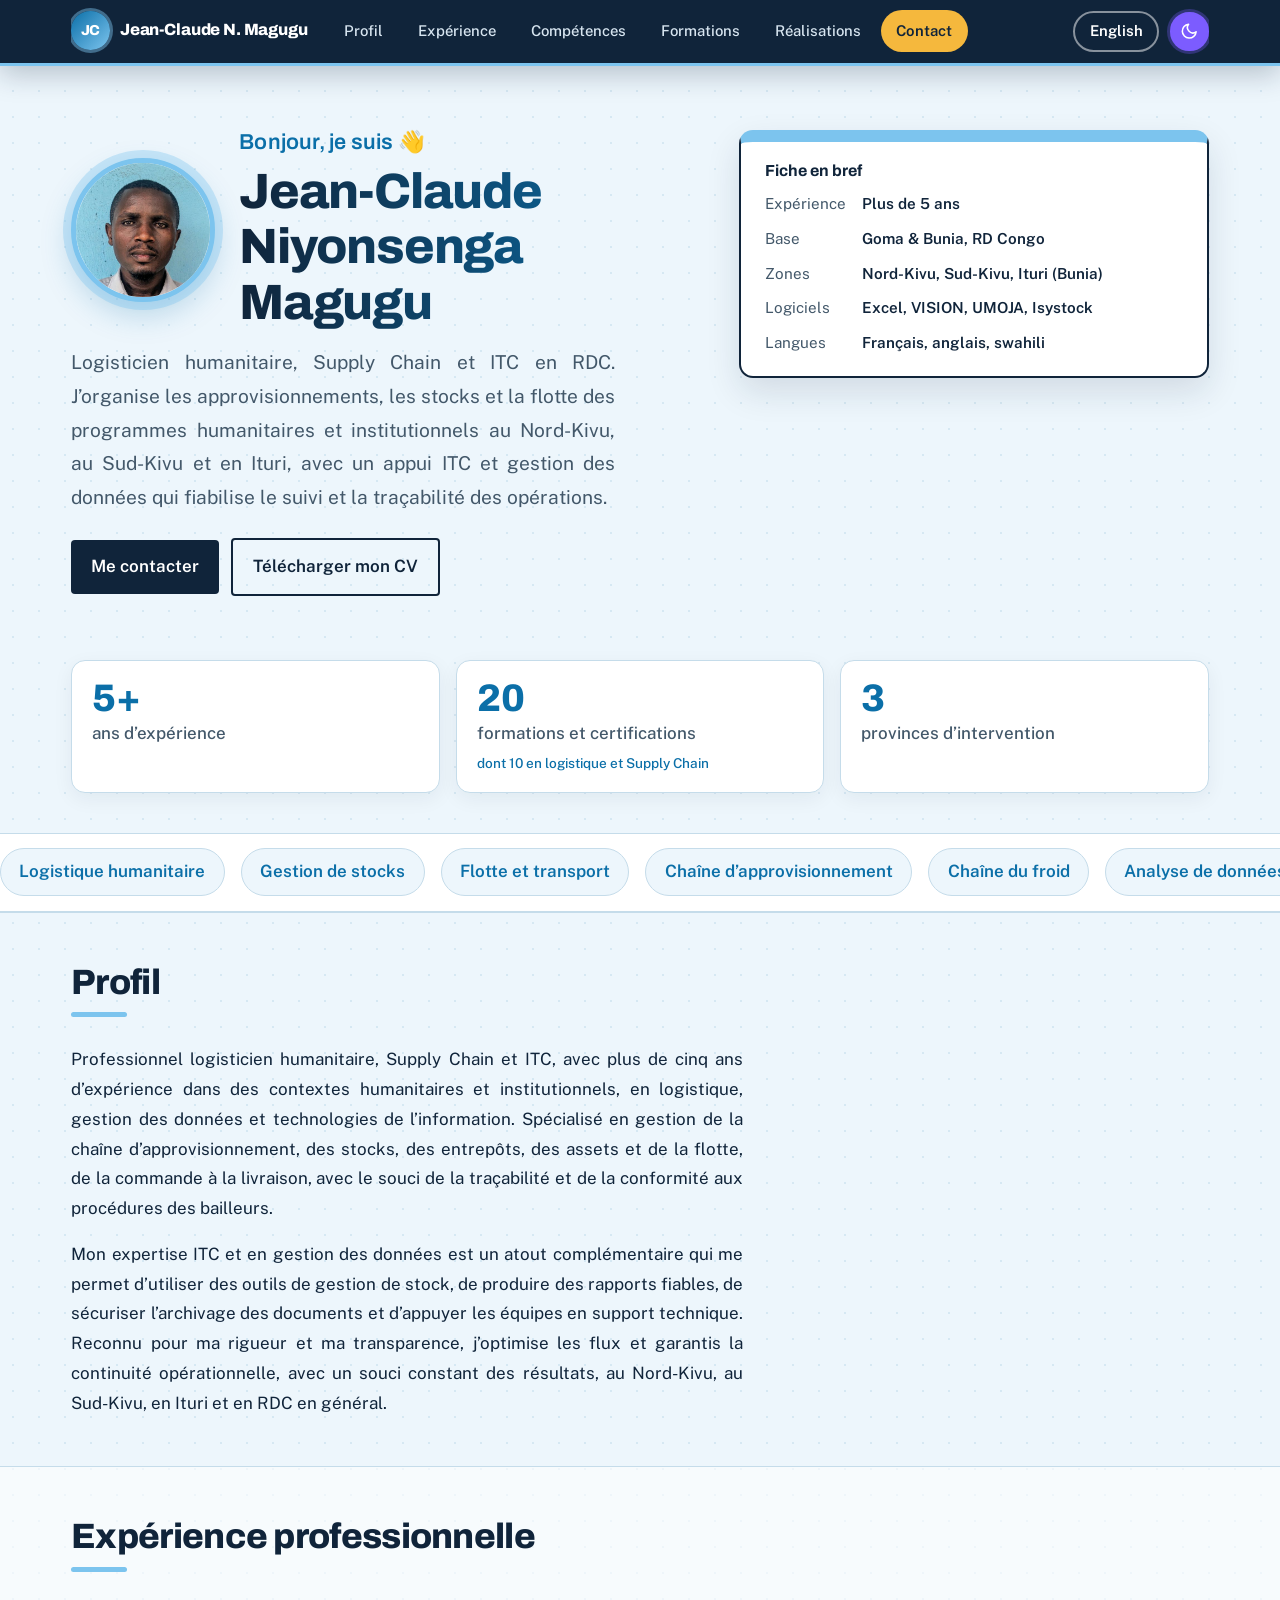
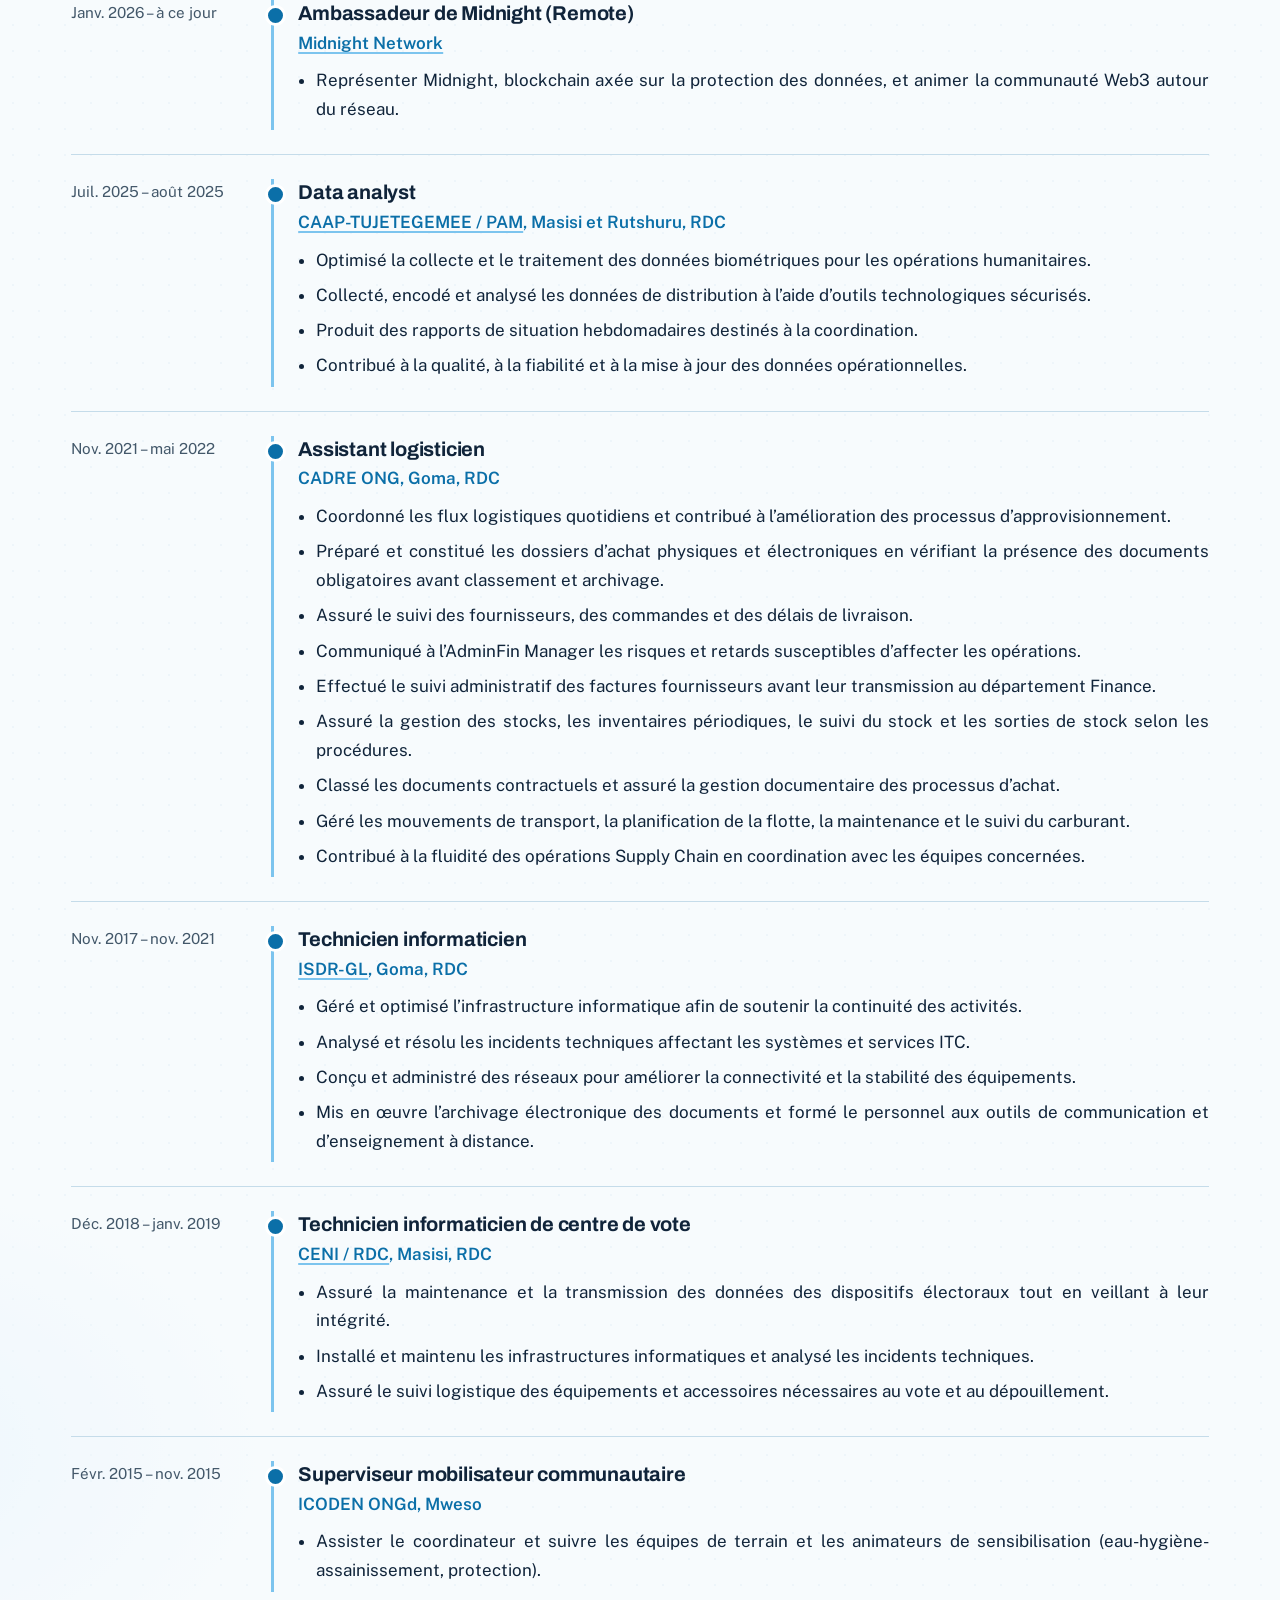
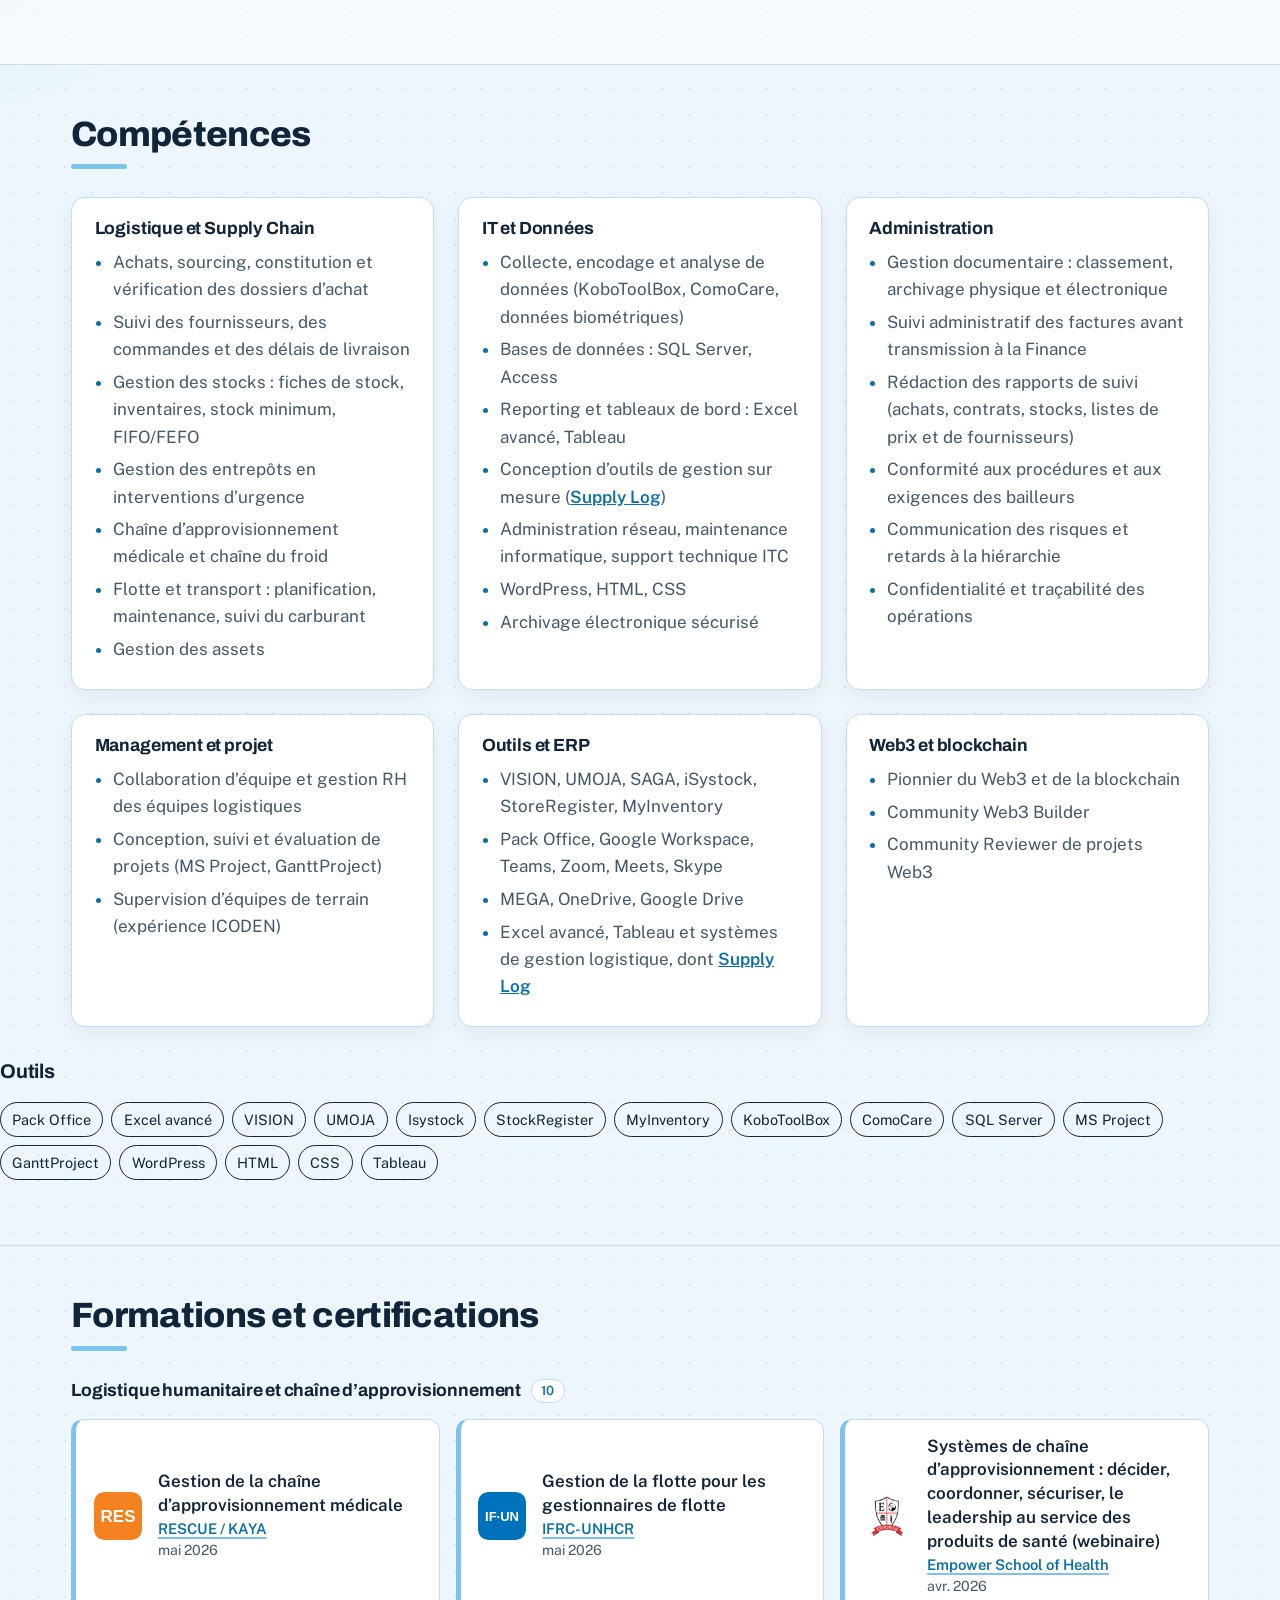
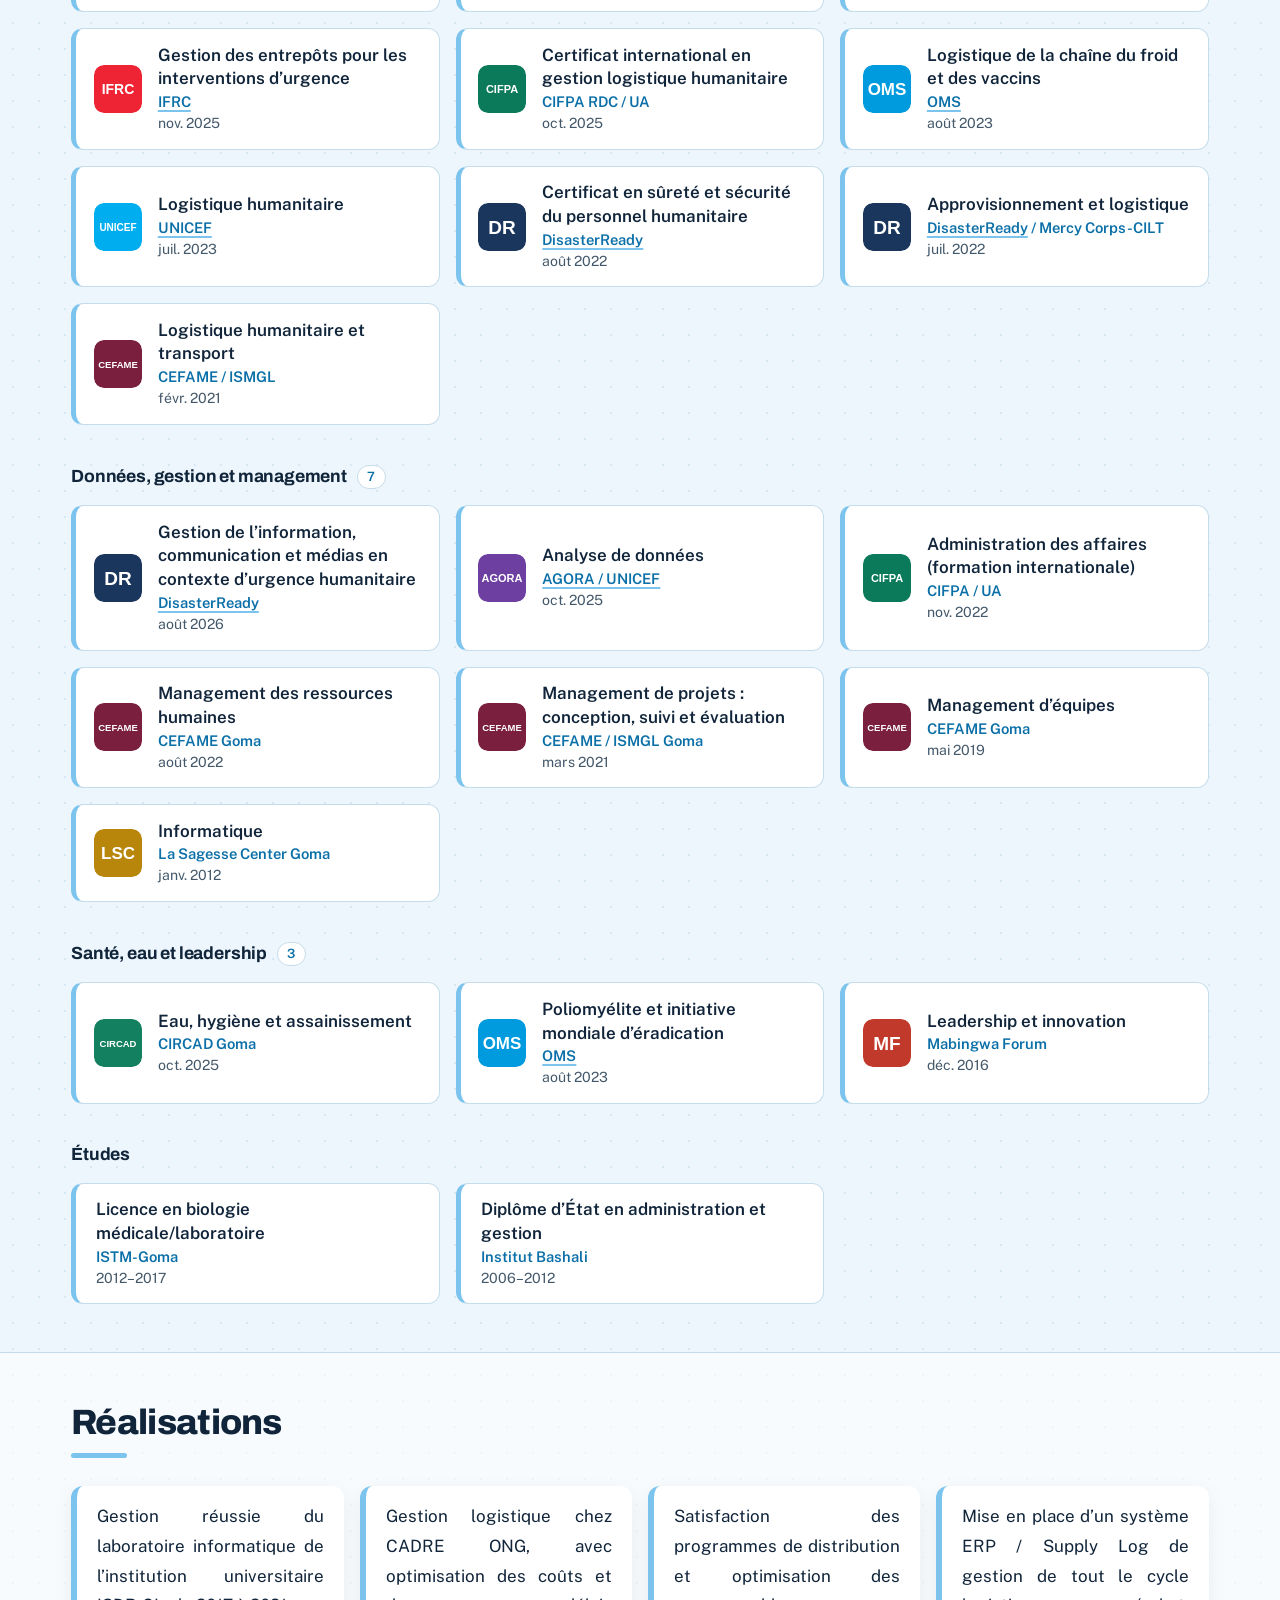
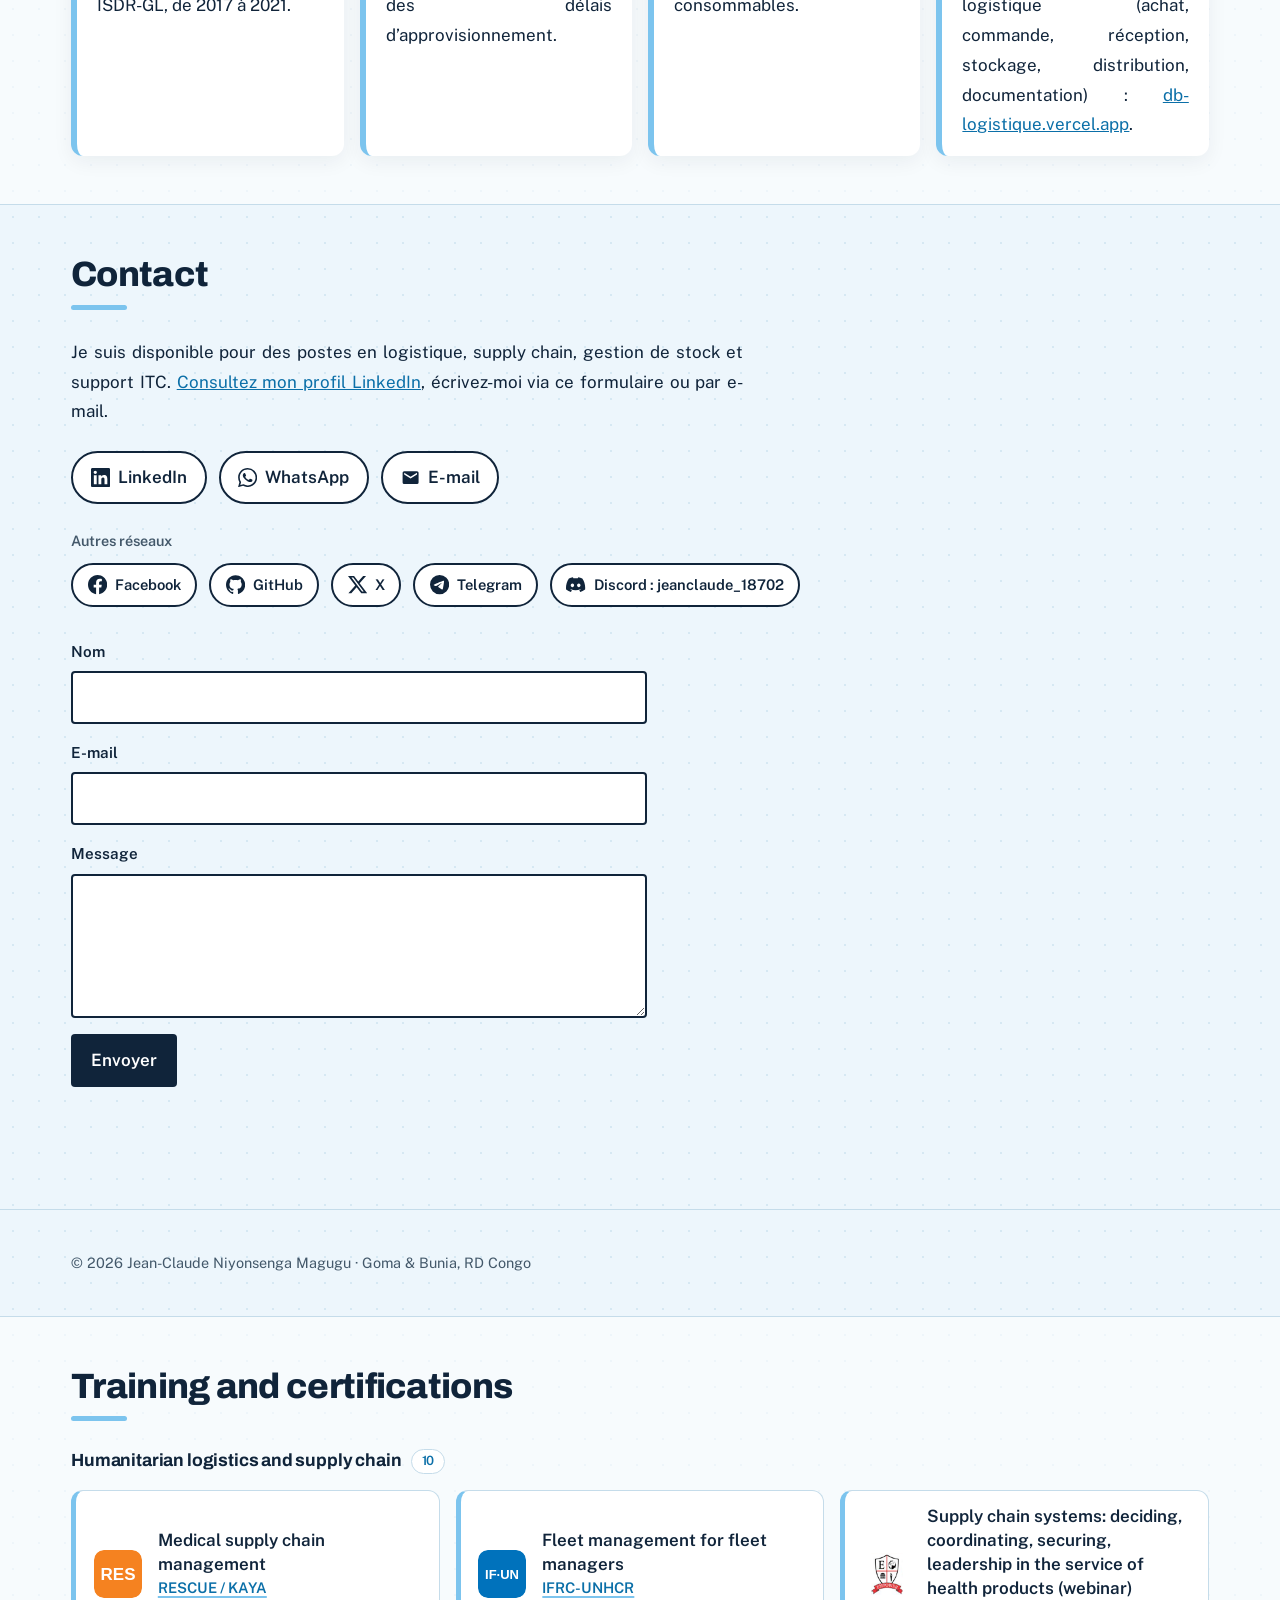
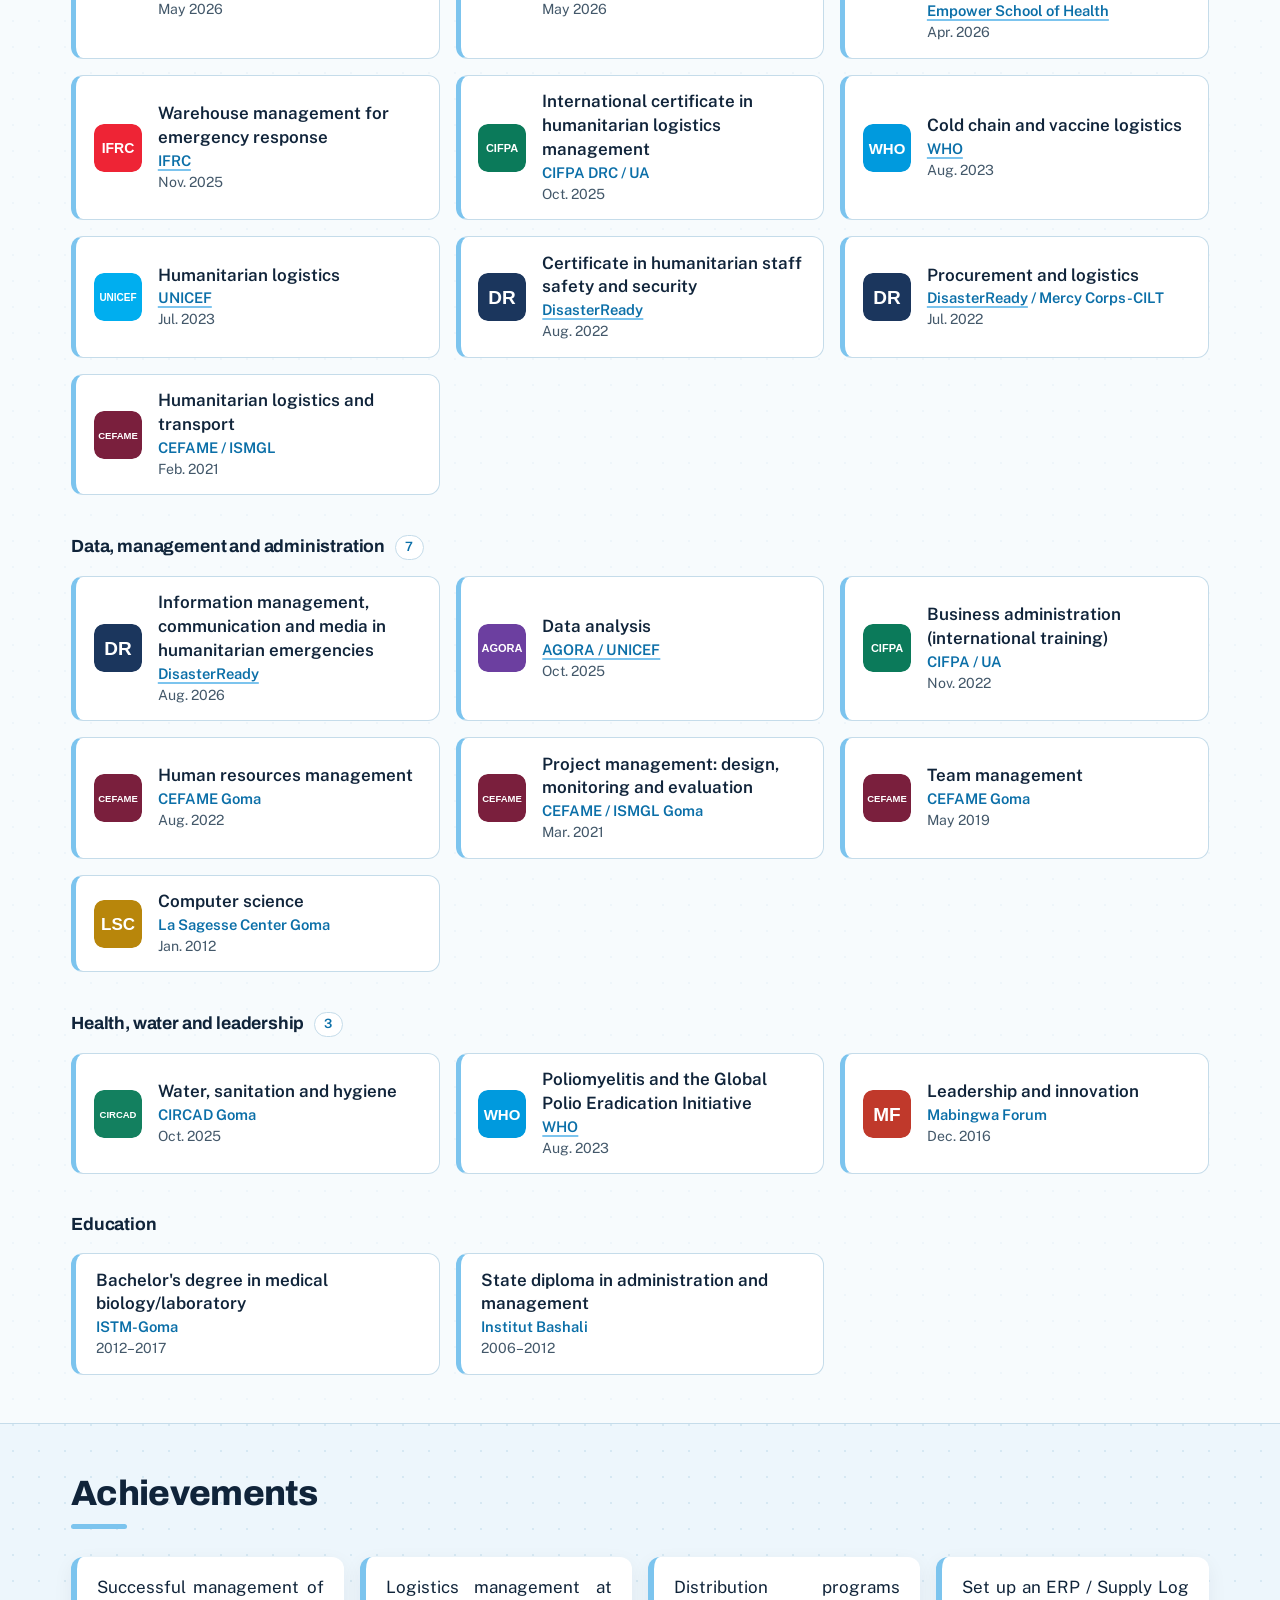
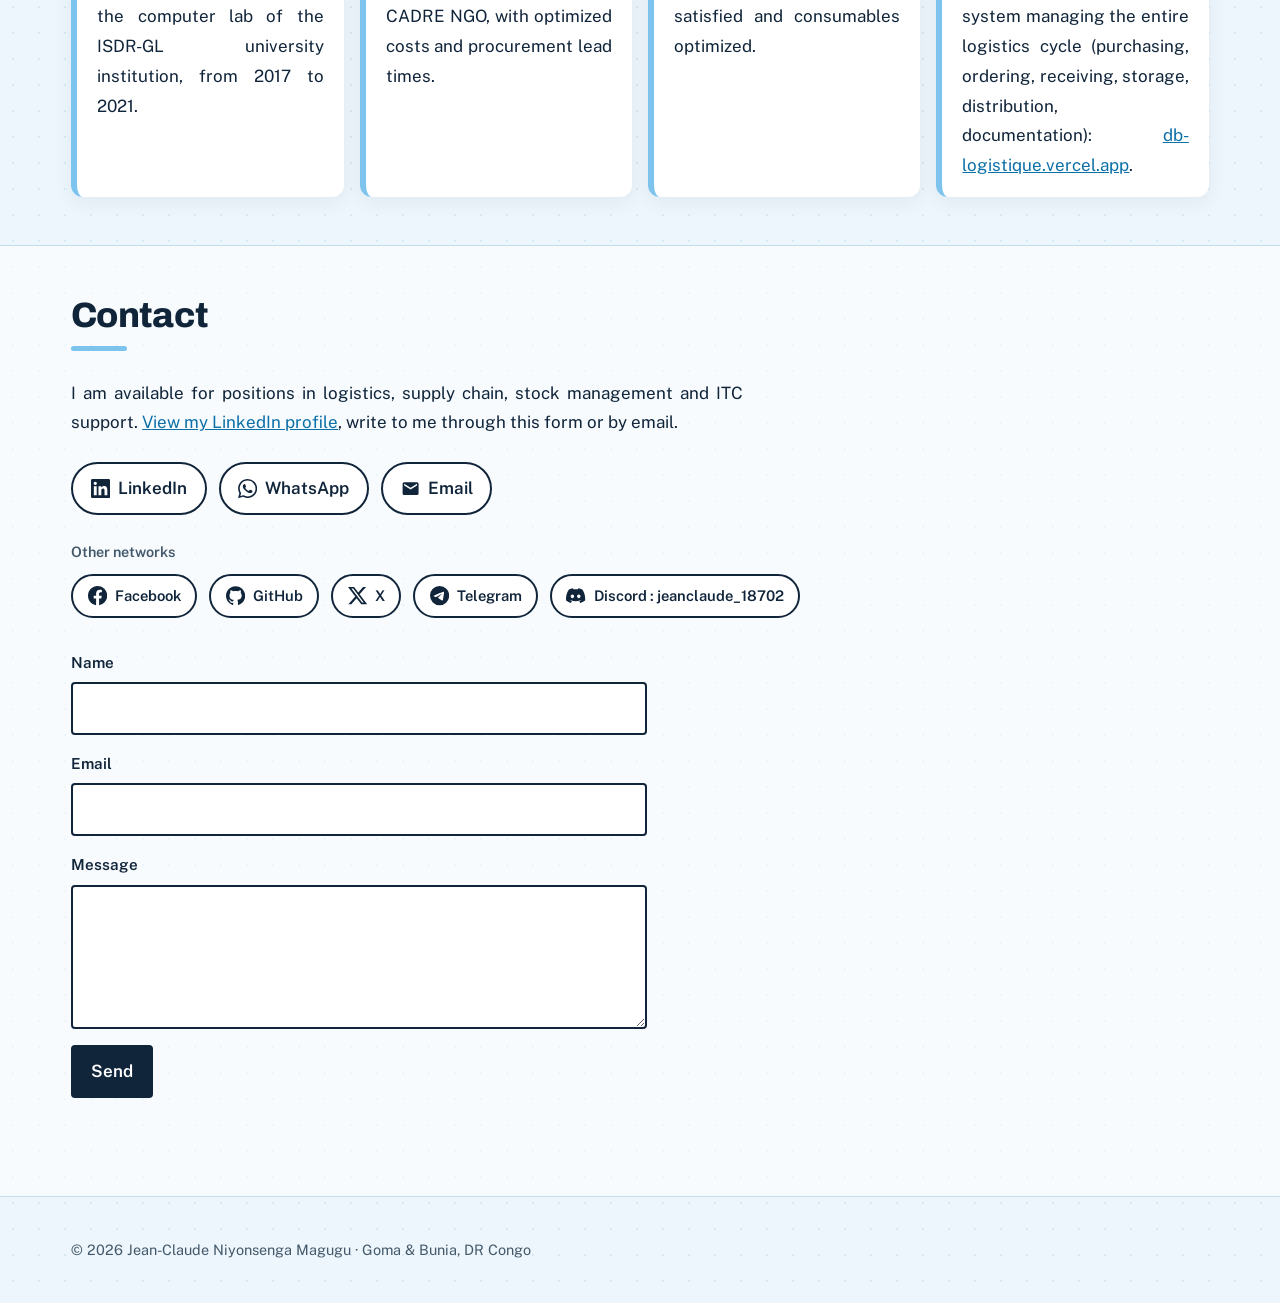
==== commit 037dfb7c: "Add files via upload" ====
--- a/index.html
+++ b/index.html
@@ -27,7 +27,7 @@
 <div class="marquee" aria-hidden="true"><div class="track"><span class="chip">Logistique humanitaire</span><span class="chip">Gestion de stocks</span><span class="chip">Flotte et transport</span><span class="chip">Chaîne d’approvisionnement</span><span class="chip">Chaîne du froid</span><span class="chip">Analyse de données</span><span class="chip">Support ITC</span><span class="chip">Administration</span><span class="chip">Archivage électronique</span><span class="chip">Web3 et blockchain</span><span class="chip">Nord-Kivu · Sud-Kivu · Ituri</span><span class="chip">Logistique humanitaire</span><span class="chip">Gestion de stocks</span><span class="chip">Flotte et transport</span><span class="chip">Chaîne d’approvisionnement</span><span class="chip">Chaîne du froid</span><span class="chip">Analyse de données</span><span class="chip">Support ITC</span><span class="chip">Administration</span><span class="chip">Archivage électronique</span><span class="chip">Web3 et blockchain</span><span class="chip">Nord-Kivu · Sud-Kivu · Ituri</span></div></div>
 <section id="profil"><div class="wrap"><h2>Profil</h2><div class="prose"><p>Professionnel logisticien humanitaire, Supply Chain et ITC, avec plus de cinq ans d’expérience dans des contextes humanitaires et institutionnels, en logistique, gestion des données et technologies de l’information. Spécialisé en gestion de la chaîne d’approvisionnement, des stocks, des entrepôts, des assets et de la flotte, de la commande à la livraison, avec le souci de la traçabilité et de la conformité aux procédures des bailleurs.</p><p>Mon expertise ITC et en gestion des données est un atout complémentaire qui me permet d’utiliser des outils de gestion de stock, de produire des rapports fiables, de sécuriser l’archivage des documents et d’appuyer les équipes en support technique. Reconnu pour ma rigueur et ma transparence, j’optimise les flux et garantis la continuité opérationnelle, avec un souci constant des résultats, au Nord-Kivu, au Sud-Kivu, en Ituri et en RDC en général.</p></div></div></section>
 <section id="experience"><div class="wrap"><h2>Expérience professionnelle</h2><article class="job"><div class="when">Janv. 2026 – à ce jour</div><div><h3>Ambassadeur de Midnight (Remote)</h3><p class="org"><a href="https://midnight.network/" target="_blank" rel="noopener noreferrer">Midnight Network</a></p><ul><li>Représenter Midnight, blockchain axée sur la protection des données, et animer la communauté Web3 autour du réseau.</li></ul></div></article><article class="job"><div class="when">Juil. 2025 – août 2025</div><div><h3>Data analyst</h3><p class="org"><a href="https://caap-tujitegemee.org/fr/" target="_blank" rel="noopener noreferrer">CAAP-TUJETEGEMEE / PAM</a>, Masisi et Rutshuru, RDC</p><ul><li>Optimisé la collecte et le traitement des données biométriques pour les opérations humanitaires.</li><li>Collecté, encodé et analysé les données de distribution à l’aide d’outils technologiques sécurisés.</li><li>Produit des rapports de situation hebdomadaires destinés à la coordination.</li><li>Contribué à la qualité, à la fiabilité et à la mise à jour des données opérationnelles.</li></ul></div></article><article class="job"><div class="when">Nov. 2021 – mai 2022</div><div><h3>Assistant logisticien</h3><p class="org">CADRE ONG, Goma, RDC</p><ul><li>Coordonné les flux logistiques quotidiens et contribué à l’amélioration des processus d’approvisionnement.</li><li>Préparé et constitué les dossiers d’achat physiques et électroniques en vérifiant la présence des documents obligatoires avant classement et archivage.</li><li>Assuré le suivi des fournisseurs, des commandes et des délais de livraison.</li><li>Communiqué à l’AdminFin Manager les risques et retards susceptibles d’affecter les opérations.</li><li>Effectué le suivi administratif des factures fournisseurs avant leur transmission au département Finance.</li><li>Assuré la gestion des stocks, les inventaires périodiques, le suivi du stock et les sorties de stock selon les procédures.</li><li>Classé les documents contractuels et assuré la gestion documentaire des processus d’achat.</li><li>Géré les mouvements de transport, la planification de la flotte, la maintenance et le suivi du carburant.</li><li>Contribué à la fluidité des opérations Supply Chain en coordination avec les équipes concernées.</li></ul></div></article><article class="job"><div class="when">Nov. 2017 – nov. 2021</div><div><h3>Technicien informaticien</h3><p class="org"><a href="https://isdrgl.org/" target="_blank" rel="noopener noreferrer">ISDR-GL</a>, Goma, RDC</p><ul><li>Géré et optimisé l’infrastructure informatique afin de soutenir la continuité des activités.</li><li>Analysé et résolu les incidents techniques affectant les systèmes et services ITC.</li><li>Conçu et administré des réseaux pour améliorer la connectivité et la stabilité des équipements.</li><li>Mis en œuvre l’archivage électronique des documents et formé le personnel aux outils de communication et d’enseignement à distance.</li></ul></div></article><article class="job"><div class="when">Déc. 2018 – janv. 2019</div><div><h3>Technicien informaticien de centre de vote</h3><p class="org"><a href="https://www.ceni.cd/" target="_blank" rel="noopener noreferrer">CENI / RDC</a>, Masisi, RDC</p><ul><li>Assuré la maintenance et la transmission des données des dispositifs électoraux tout en veillant à leur intégrité.</li><li>Installé et maintenu les infrastructures informatiques et analysé les incidents techniques.</li><li>Assuré le suivi logistique des équipements et accessoires nécessaires au vote et au dépouillement.</li></ul></div></article><article class="job"><div class="when">Févr. 2015 – nov. 2015</div><div><h3>Superviseur mobilisateur communautaire</h3><p class="org">ICODEN ONGd, Mweso</p><ul><li>Assister le coordinateur et suivre les équipes de terrain et les animateurs de sensibilisation (eau-hygiène-assainissement, protection).</li></ul></div></article></div></section>
-<section id="competences"><div class="wrap"><h2>Compétences</h2><div class="grid"><div><h3>Logistique</h3><p>Chaîne d’approvisionnement, gestion des stocks, entrepôts, flotte et transport, chaîne du froid.</p></div><div><h3>Données et ITC</h3><p>Analyse de données, bases de données, réseaux, support technique, administration de sites WordPress.</p></div><div><h3>Administration</h3><p>Administration des affaires, gestion administrative et documentaire, archivage électronique sécurisé, conformité aux procédures des bailleurs, rapports de suivi.</p></div><div><h3>Management</h3><p>Management d’équipes, ressources humaines, gestion de projets.</p></div><div><h3>Web3 et blockchain</h3><p>Pionnier du Web3 et de la blockchain, Community Web3 Builder, Community Reviewer de projets Web3.</p></div><div><h3>Outils et logiciels</h3><p>Capacité à concevoir des outils de collecte et de gestion de données, à utiliser des ERP, à concevoir des outils sur mesure, Excel avancé, Tableau et systèmes de gestion logistique, dont <a href="https://db-logistique.vercel.app/" target="_blank" rel="noopener noreferrer">Supply Log</a>.</p></div></div><h3 style="margin:2rem 0 .75rem">Outils</h3><ul class="tags"><li>Pack Office</li><li>Excel avancé</li><li>VISION</li><li>UMOJA</li><li>Isystock</li><li>StockRegister</li><li>MyInventory</li><li>KoboToolBox</li><li>ComoCare</li><li>SQL Server</li><li>MS Project</li><li>GanttProject</li><li>WordPress</li><li>HTML</li><li>CSS</li><li>Tableau</li></ul></div></section>
+<section id="competences"><div class="wrap"><h2>Compétences</h2><div class="grid"><div><h3>Logistique et Supply Chain</h3><ul><li>Achats, sourcing, constitution et vérification des dossiers d’achat</li><li>Suivi des fournisseurs, des commandes et des délais de livraison</li><li>Gestion des stocks : fiches de stock, inventaires, stock minimum, FIFO/FEFO</li><li>Gestion des entrepôts en interventions d’urgence</li><li>Chaîne d’approvisionnement médicale et chaîne du froid</li><li>Flotte et transport : planification, maintenance, suivi du carburant</li><li>Gestion des assets</li></ul></div><div><h3>IT et Données</h3><ul><li>Collecte, encodage et analyse de données (KoboToolBox, ComoCare, données biométriques)</li><li>Bases de données : SQL Server, Access</li><li>Reporting et tableaux de bord : Excel avancé, Tableau</li><li>Conception d’outils de gestion sur mesure (<a href="https://db-logistique.vercel.app/" target="_blank" rel="noopener noreferrer">Supply Log</a>)</li><li>Administration réseau, maintenance informatique, support technique ITC</li><li>WordPress, HTML, CSS</li><li>Archivage électronique sécurisé</li></ul></div><div><h3>Administration</h3><ul><li>Gestion documentaire : classement, archivage physique et électronique</li><li>Suivi administratif des factures avant transmission à la Finance</li><li>Rédaction des rapports de suivi (achats, contrats, stocks, listes de prix et de fournisseurs)</li><li>Conformité aux procédures et aux exigences des bailleurs</li><li>Communication des risques et retards à la hiérarchie</li><li>Confidentialité et traçabilité des opérations</li></ul></div><div><h3>Management et projet</h3><ul><li>Collaboration d’équipe et gestion RH des équipes logistiques</li><li>Conception, suivi et évaluation de projets (MS Project, GanttProject)</li><li>Supervision d’équipes de terrain (expérience ICODEN)</li></ul></div><div><h3>Outils et ERP</h3><ul><li>VISION, UMOJA, SAGA, iSystock, StoreRegister, MyInventory</li><li>Pack Office, Google Workspace, Teams, Zoom, Meets, Skype</li><li>MEGA, OneDrive, Google Drive</li><li>Excel avancé, Tableau et systèmes de gestion logistique, dont <a href="https://db-logistique.vercel.app/" target="_blank" rel="noopener noreferrer">Supply Log</a></li></ul></div><div><h3>Web3 et blockchain</h3><ul><li>Pionnier du Web3 et de la blockchain</li><li>Community Web3 Builder</li><li>Community Reviewer de projets Web3</li></ul></div></div></div><h3 style="margin:2rem 0 .75rem">Outils</h3><ul class="tags"><li>Pack Office</li><li>Excel avancé</li><li>VISION</li><li>UMOJA</li><li>Isystock</li><li>StockRegister</li><li>MyInventory</li><li>KoboToolBox</li><li>ComoCare</li><li>SQL Server</li><li>MS Project</li><li>GanttProject</li><li>WordPress</li><li>HTML</li><li>CSS</li><li>Tableau</li></ul></div></section>
 <section id="formations"><div class="wrap"><h2>Formations et certifications</h2>
 <div class="cat"><h3>Logistique humanitaire et chaîne d’approvisionnement <span class="count">10</span></h3><ul class="certs">
 <li class="cert"><img src="[data-uri]" alt="" width="48" height="48" loading="lazy"><div><b>Gestion de la chaîne d’approvisionnement médicale</b><span><a href="https://kayaconnect.org/" target="_blank" rel="noopener noreferrer">RESCUE / KAYA</a></span><time>mai 2026</time></div></li>
@@ -82,7 +82,7 @@
 <div class="marquee" aria-hidden="true"><div class="track"><span class="chip">Humanitarian logistics</span><span class="chip">Stock management</span><span class="chip">Fleet and transport</span><span class="chip">Supply chain</span><span class="chip">Cold chain</span><span class="chip">Data analysis</span><span class="chip">ITC support</span><span class="chip">Administration</span><span class="chip">Electronic archiving</span><span class="chip">Web3 and blockchain</span><span class="chip">North Kivu · South Kivu · Ituri</span><span class="chip">Humanitarian logistics</span><span class="chip">Stock management</span><span class="chip">Fleet and transport</span><span class="chip">Supply chain</span><span class="chip">Cold chain</span><span class="chip">Data analysis</span><span class="chip">ITC support</span><span class="chip">Administration</span><span class="chip">Electronic archiving</span><span class="chip">Web3 and blockchain</span><span class="chip">North Kivu · South Kivu · Ituri</span></div></div>
 <section id="en-profil"><div class="wrap"><h2>Profile</h2><div class="prose"><p>Humanitarian logistics, Supply Chain and ITC professional with more than five years of experience in humanitarian and institutional settings, in logistics, data management and information technology. Specialized in supply chain, stock, warehouse, asset and fleet management, from order to delivery, with a focus on traceability and compliance with donor procedures.</p><p>My ITC and data management expertise is a complementary strength that allows me to use stock management tools, produce reliable reports, secure the archiving of documents and support teams with technical assistance. Known for my rigor and transparency, I optimize flows and ensure operational continuity, with a constant focus on results, in North Kivu, South Kivu, Ituri and the DRC in general.</p></div></div></section>
 <section id="en-experience"><div class="wrap"><h2>Professional experience</h2><article class="job"><div class="when">Jan. 2026 – present</div><div><h3>Midnight Ambassador (Remote)</h3><p class="org"><a href="https://midnight.network/" target="_blank" rel="noopener noreferrer">Midnight Network</a></p><ul><li>Represent Midnight, a data-protection-focused blockchain, and engage the Web3 community around the network.</li></ul></div></article><article class="job"><div class="when">Jul. 2025 – Aug. 2025</div><div><h3>Data analyst</h3><p class="org"><a href="https://caap-tujitegemee.org/fr/" target="_blank" rel="noopener noreferrer">CAAP-TUJETEGEMEE / PAM</a>, Masisi and Rutshuru, DRC</p><ul><li>Optimized the collection and processing of biometric data for humanitarian operations.</li><li>Collected, encoded and analyzed distribution data using secure technology tools.</li><li>Produced weekly situation reports for the coordination team.</li><li>Contributed to the quality, reliability and updating of operational data.</li></ul></div></article><article class="job"><div class="when">Nov. 2021 – May 2022</div><div><h3>Logistics assistant</h3><p class="org">CADRE NGO, Goma, DRC</p><ul><li>Coordinated daily logistics flows and contributed to improving procurement processes.</li><li>Prepared and compiled physical and electronic procurement files, checking that all mandatory documents were present before filing and archiving.</li><li>Monitored suppliers, orders and delivery lead times.</li><li>Reported to the AdminFin Manager any risks and delays likely to affect operations.</li><li>Handled the administrative follow-up of supplier invoices before sending them to the Finance department.</li><li>Managed stock, periodic inventories, stock monitoring and stock issues according to procedures.</li><li>Filed contractual documents and managed the documentation of procurement processes.</li><li>Managed transport movements, fleet planning, maintenance and fuel monitoring.</li><li>Helped keep Supply Chain operations running smoothly in coordination with the teams involved.</li></ul></div></article><article class="job"><div class="when">Nov. 2017 – Nov. 2021</div><div><h3>IT technician</h3><p class="org"><a href="https://isdrgl.org/" target="_blank" rel="noopener noreferrer">ISDR-GL</a>, Goma, DRC</p><ul><li>Managed and optimized the IT infrastructure to support business continuity.</li><li>Analyzed and resolved technical incidents affecting ITC systems and services.</li><li>Designed and administered networks to improve connectivity and equipment stability.</li><li>Implemented electronic document archiving and trained staff in communication and distance-learning tools.</li></ul></div></article><article class="job"><div class="when">Dec. 2018 – Jan. 2019</div><div><h3>Polling center IT technician</h3><p class="org"><a href="https://www.ceni.cd/" target="_blank" rel="noopener noreferrer">CENI / DRC</a>, Masisi, DRC</p><ul><li>Maintained electoral devices and transmitted their data while ensuring data integrity.</li><li>Installed and maintained IT infrastructure and analyzed technical incidents.</li><li>Tracked the logistics of the equipment and accessories needed for voting and counting.</li></ul></div></article><article class="job"><div class="when">Feb. 2015 – Nov. 2015</div><div><h3>Community mobilization supervisor</h3><p class="org">ICODEN NGO, Mweso</p><ul><li>Assisted the coordinator and monitored field teams and awareness-session facilitators (water-sanitation-hygiene, protection).</li></ul></div></article></div></section>
-<section id="en-competences"><div class="wrap"><h2>Skills</h2><div class="grid"><div><h3>Logistics</h3><p>Supply chain, stock management, warehouses, fleet and transport, cold chain.</p></div><div><h3>Data and ITC</h3><p>Data analysis, databases, networks, technical support, WordPress site administration.</p></div><div><h3>Administration</h3><p>Business administration, administrative and document management, secure electronic archiving, compliance with donor procedures, monitoring reports.</p></div><div><h3>Management</h3><p>Team management, human resources, project management.</p></div><div><h3>Web3 and blockchain</h3><p>Web3 and blockchain pioneer, Community Web3 Builder, Community Reviewer of Web3 projects.</p></div><div><h3>Tools and software</h3><p>Ability to design data collection and data management tools, use ERP systems, build custom tools, advanced Excel, Tableau and logistics management systems, such as <a href="https://db-logistique.vercel.app/" target="_blank" rel="noopener noreferrer">Supply Log</a>.</p></div></div><h3 style="margin:2rem 0 .75rem">Tools</h3><ul class="tags"><li>Office suite</li><li>Advanced Excel</li><li>VISION</li><li>UMOJA</li><li>Isystock</li><li>StockRegister</li><li>MyInventory</li><li>KoboToolBox</li><li>ComoCare</li><li>SQL Server</li><li>MS Project</li><li>GanttProject</li><li>WordPress</li><li>HTML</li><li>CSS</li><li>Tableau</li></ul></div></section>
+<section id="en-competences"><div class="wrap"><h2>Skills</h2><div class="grid"><div><h3>Logistics and Supply Chain</h3><ul><li>Procurement, sourcing, preparation and verification of procurement files</li><li>Monitoring of suppliers, orders and delivery lead times</li><li>Stock management: stock cards, inventories, minimum stock, FIFO/FEFO</li><li>Warehouse management in emergency response</li><li>Medical supply chain and cold chain</li><li>Fleet and transport: planning, maintenance, fuel monitoring</li><li>Asset management</li></ul></div><div><h3>IT and Data</h3><ul><li>Data collection, encoding and analysis (KoboToolBox, ComoCare, biometric data)</li><li>Databases: SQL Server, Access</li><li>Reporting and dashboards: advanced Excel, Tableau</li><li>Design of custom management tools (<a href="https://db-logistique.vercel.app/" target="_blank" rel="noopener noreferrer">Supply Log</a>)</li><li>Network administration, IT maintenance, ITC technical support</li><li>WordPress, HTML, CSS</li><li>Secure electronic archiving</li></ul></div><div><h3>Administration</h3><ul><li>Document management: filing, physical and electronic archiving</li><li>Administrative follow-up of invoices before transmission to Finance</li><li>Monitoring reports (procurement, contracts, stock, price and supplier lists)</li><li>Compliance with donor procedures and requirements</li><li>Reporting risks and delays to management</li><li>Confidentiality and traceability of operations</li></ul></div><div><h3>Management and projects</h3><ul><li>Teamwork and HR management of logistics teams</li><li>Project design, monitoring and evaluation (MS Project, GanttProject)</li><li>Field team supervision (ICODEN experience)</li></ul></div><div><h3>Tools and ERP</h3><ul><li>VISION, UMOJA, SAGA, iSystock, StoreRegister, MyInventory</li><li>Office suite, Google Workspace, Teams, Zoom, Meets, Skype</li><li>MEGA, OneDrive, Google Drive</li><li>Advanced Excel, Tableau and logistics management systems, including <a href="https://db-logistique.vercel.app/" target="_blank" rel="noopener noreferrer">Supply Log</a></li></ul></div><div><h3>Web3 and blockchain</h3><ul><li>Web3 and blockchain pioneer</li><li>Community Web3 Builder</li><li>Community Reviewer of Web3 projects</li></ul></div></div></div><h3 style="margin:2rem 0 .75rem">Tools</h3><ul class="tags"><li>Office suite</li><li>Advanced Excel</li><li>VISION</li><li>UMOJA</li><li>Isystock</li><li>StockRegister</li><li>MyInventory</li><li>KoboToolBox</li><li>ComoCare</li><li>SQL Server</li><li>MS Project</li><li>GanttProject</li><li>WordPress</li><li>HTML</li><li>CSS</li><li>Tableau</li></ul></div></section>
 <section id="en-formations"><div class="wrap"><h2>Training and certifications</h2>
 <div class="cat"><h3>Humanitarian logistics and supply chain <span class="count">10</span></h3><ul class="certs">
 <li class="cert"><img src="[data-uri]" alt="" width="48" height="48" loading="lazy"><div><b>Medical supply chain management</b><span><a href="https://kayaconnect.org/" target="_blank" rel="noopener noreferrer">RESCUE / KAYA</a></span><time>May 2026</time></div></li>
--- a/styles.css
+++ b/styles.css
@@ -266,3 +266,10 @@
 /* ---- Compteur de visites ---- */
 .visits{margin:.6rem 0 0;font-size:.9rem}
 .vcount{font-weight:700;color:var(--teal)}
+
+/* ---- Compétences en listes ---- */
+.grid{grid-template-columns:repeat(auto-fit,minmax(min(20rem,100%),1fr))}
+.grid ul{text-align:left;hyphens:manual;padding-left:1.15rem}
+.grid li{margin:.35rem 0;line-height:1.6}
+.grid li::marker{color:var(--teal)}
+.grid li a{color:var(--teal);font-weight:600}
